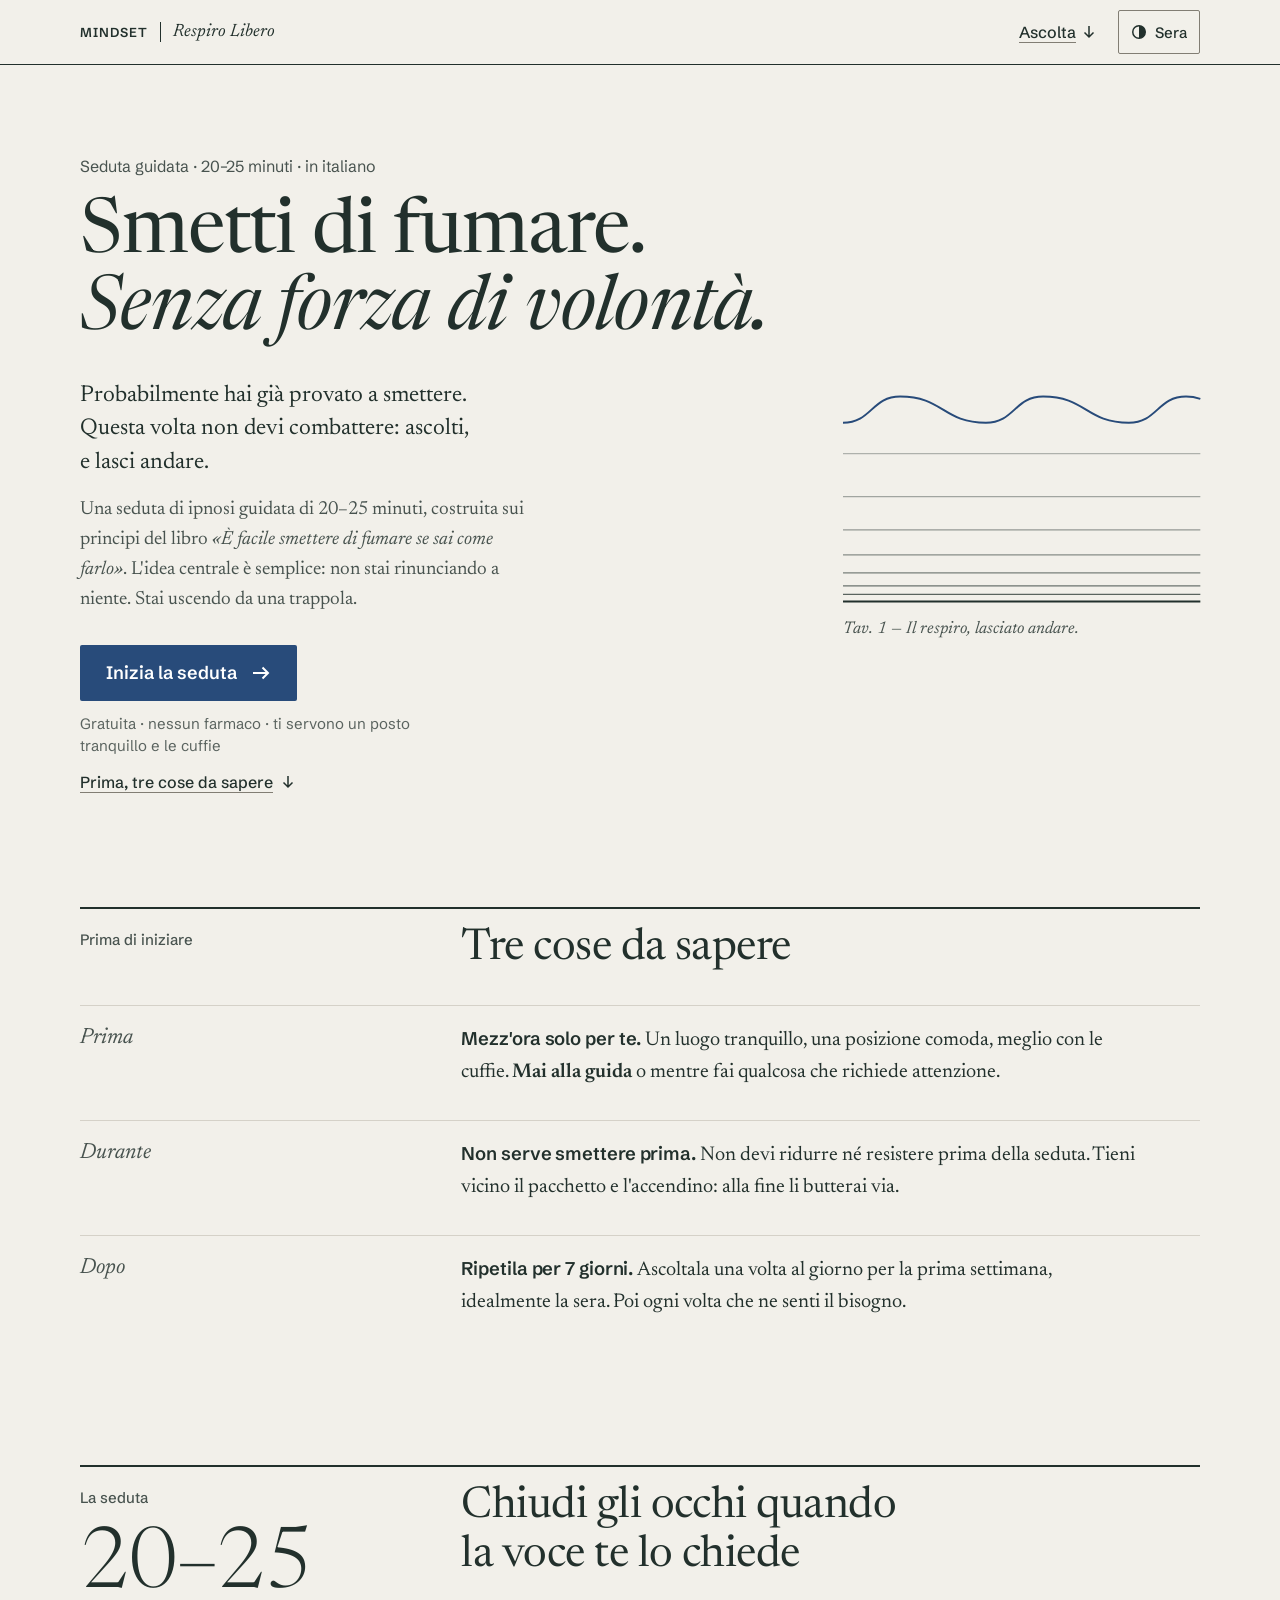
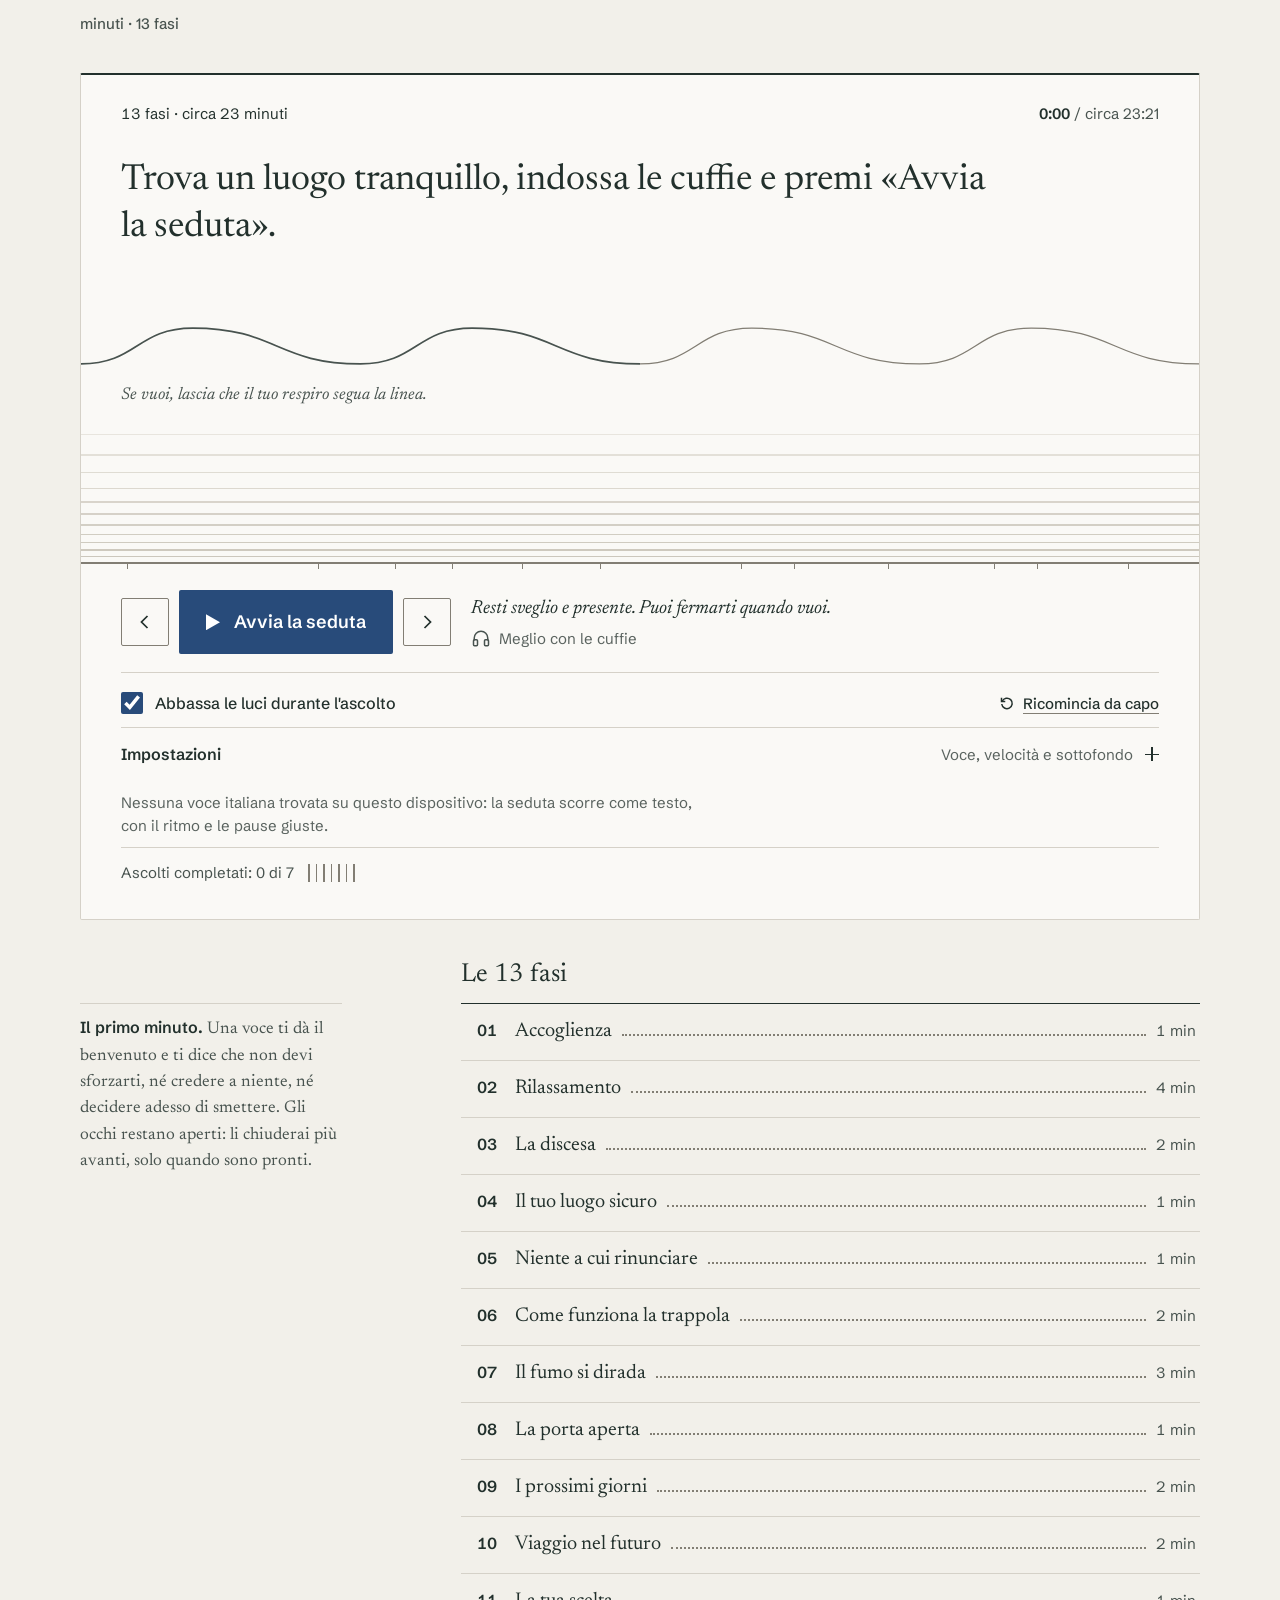
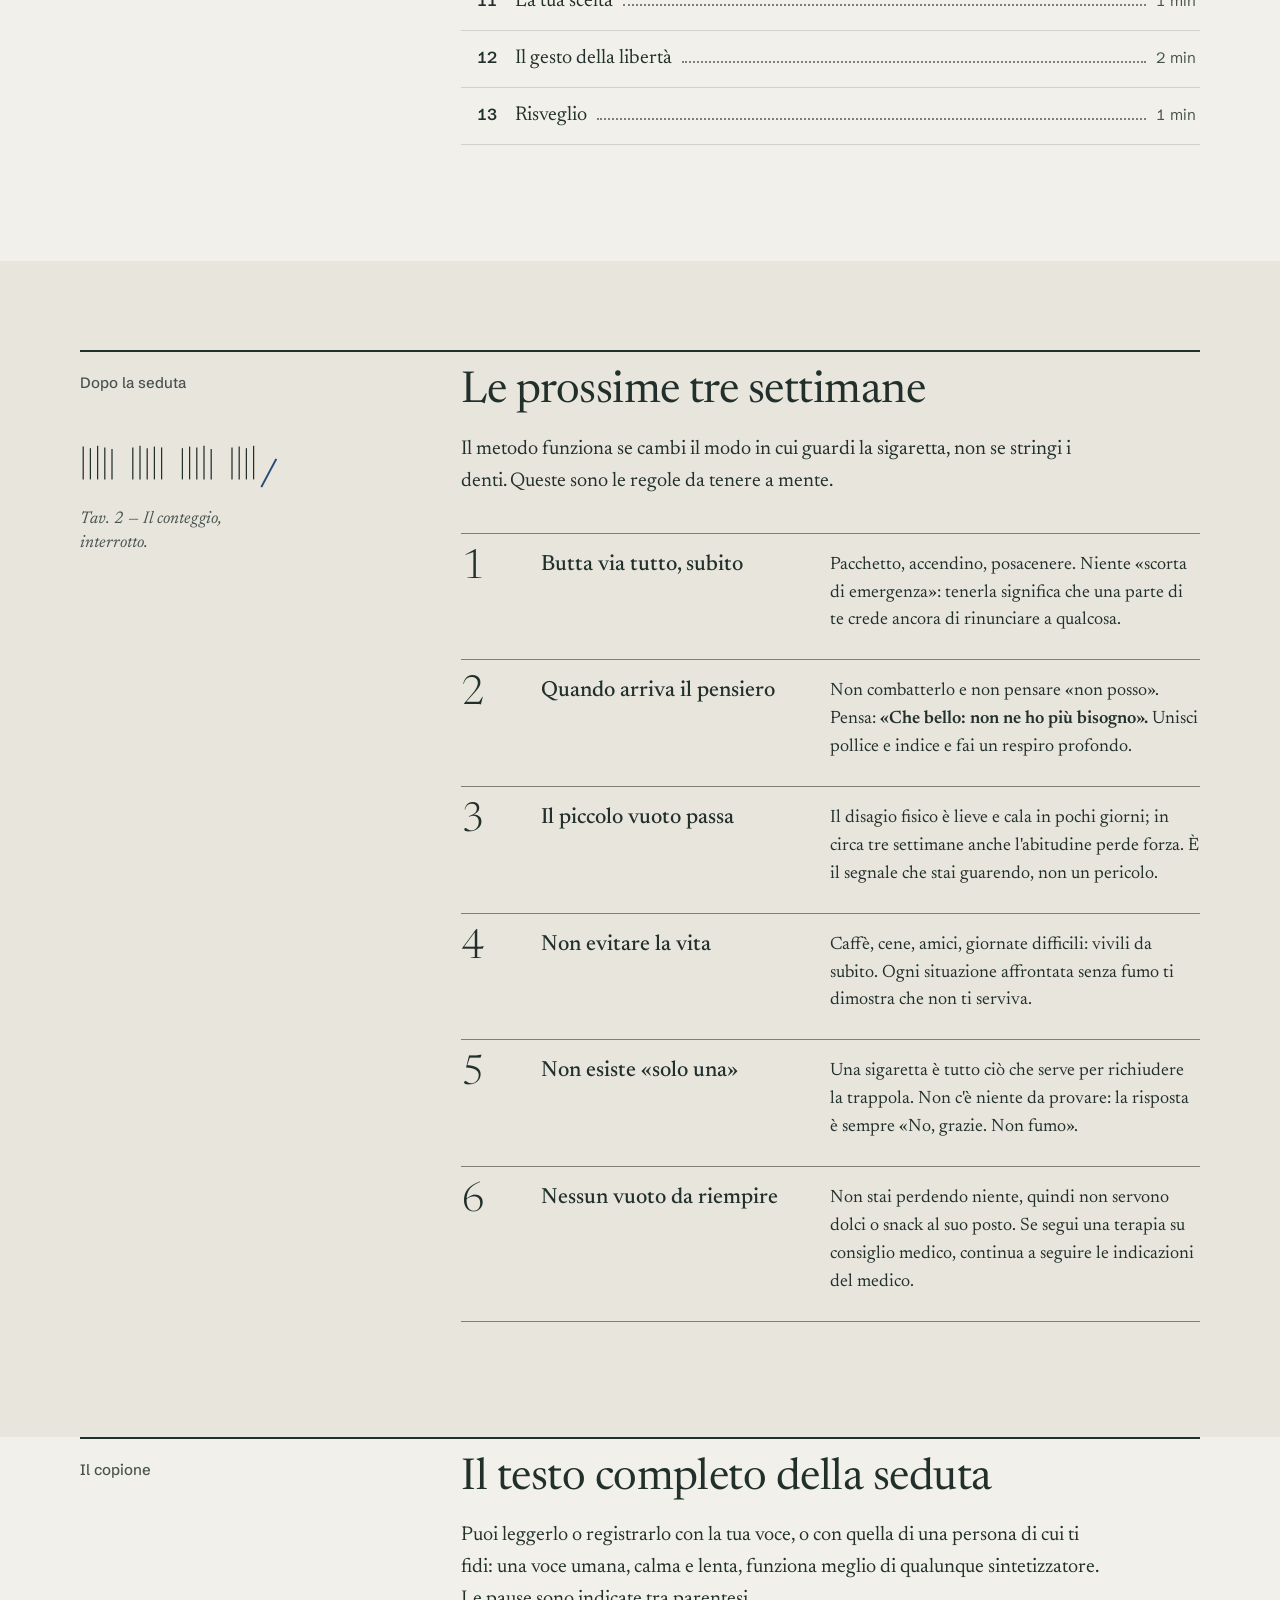
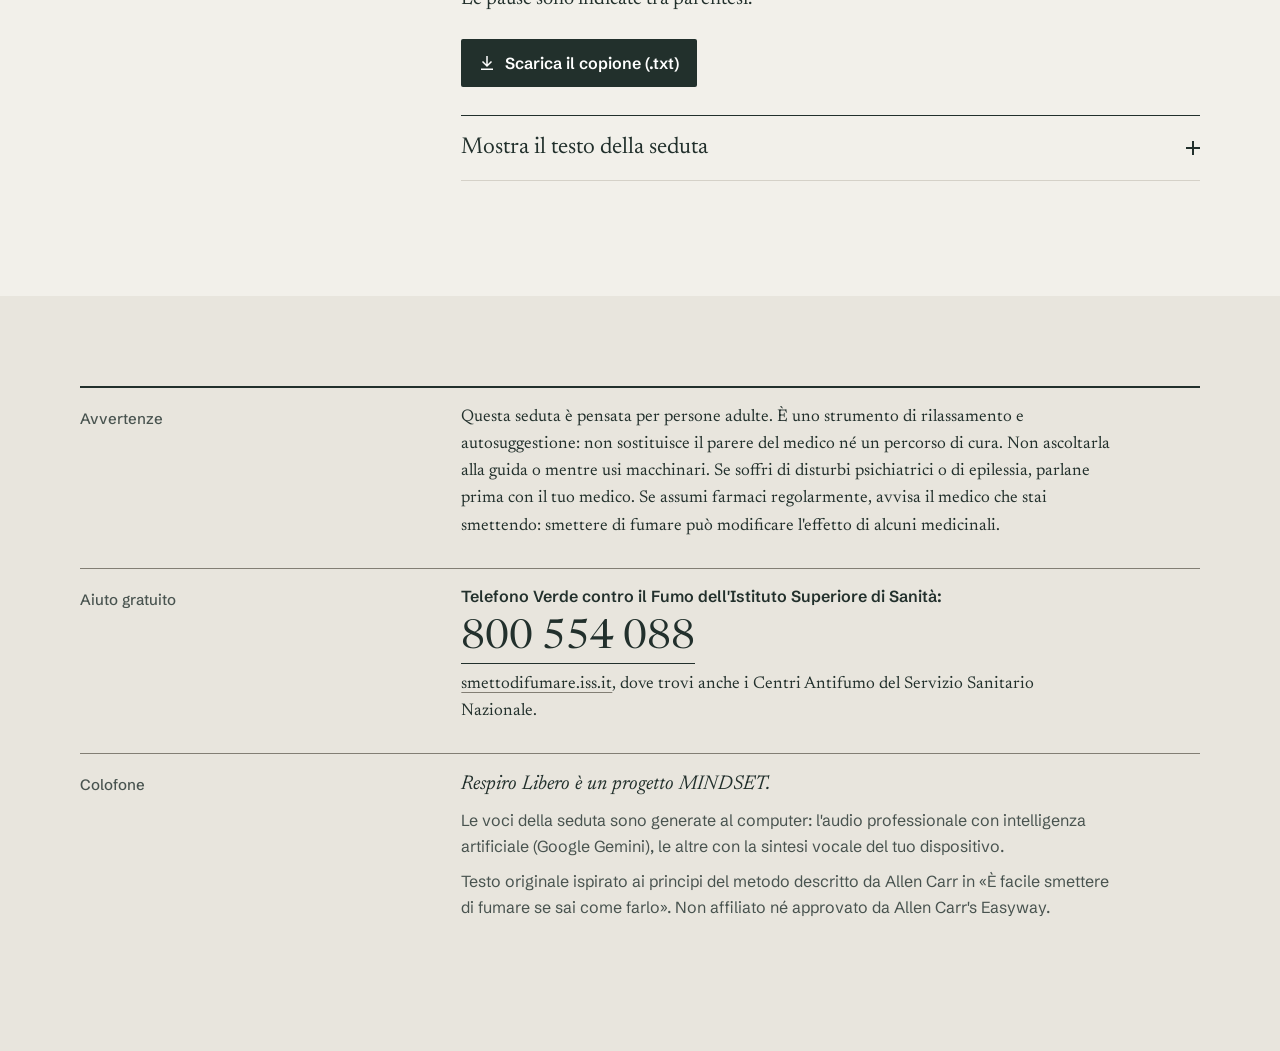
==== seduta-smettere-di-fumare.html @ fa769193 "Pagina: prime correzioni dalle verifiche del nuovo design (in corso) Co-Authored-By: Claude Opus 5.5" ====
<!DOCTYPE html>
<html lang="it">
<head>
  <meta charset="UTF-8">
  <meta name="viewport" content="width=device-width, initial-scale=1.0, viewport-fit=cover">
  <title>Respiro Libero | Seduta ipnotica per smettere di fumare · MINDSET LABS</title>
  <meta name="description" content="Seduta di ipnosi guidata di 20–25 minuti per smettere di fumare senza forza di volontà, ispirata ai principi del libro «È facile smettere di fumare se sai come farlo».">
  <meta name="color-scheme" content="light dark">
  <script>
    /* Tema della pagina prima del primo disegno: Carta o Sera scelti a mano,
       altrimenti segue il sistema (prefers-color-scheme). */
    (function () {
      var t = null;
      try { t = localStorage.getItem('respiroLibero.tema'); } catch (e) {}
      if (t === 'sera') document.documentElement.setAttribute('data-theme', 'dark');
      else if (t === 'carta') document.documentElement.setAttribute('data-theme', 'light');
    })();
  </script>

  <link rel="preconnect" href="https://fonts.googleapis.com">
  <link rel="preconnect" href="https://fonts.gstatic.com" crossorigin>
  <link href="https://fonts.googleapis.com/css2?family=Newsreader:ital,opsz,wght@0,6..72,300..600;1,6..72,400&family=Schibsted+Grotesk:wght@400..600&display=swap" rel="stylesheet">

  <style>
    /* ------------------------------------------------------------------
       RESPIRO LIBERO · il libretto
       Carta (chiaro) e Sera (scuro), tutto a token. Un solo accento: il blu
       inchiostro. Durante l'ascolto il riquadro della seduta diventa notte e
       il resto della pagina abbassa le luci. Niente gradienti, ombre o glow.
    ------------------------------------------------------------------ */
    /* I token sono registrati: così i cambi di luce (tema, notte, luci basse)
       sfumano in un secondo tutti insieme, senza transizioni elemento per elemento. */
    @property --paper { syntax: '<color>'; inherits: true; initial-value: #F2F0EA; }
    @property --surface { syntax: '<color>'; inherits: true; initial-value: #FAF9F6; }
    @property --band { syntax: '<color>'; inherits: true; initial-value: #E8E5DD; }
    @property --ink { syntax: '<color>'; inherits: true; initial-value: #22302C; }
    @property --ink-soft { syntax: '<color>'; inherits: true; initial-value: #48534F; }
    @property --muted { syntax: '<color>'; inherits: true; initial-value: #5A635F; }
    @property --accent { syntax: '<color>'; inherits: true; initial-value: #284B7A; }
    @property --accent-fill { syntax: '<color>'; inherits: true; initial-value: #284B7A; }
    @property --accent-fill-hover { syntax: '<color>'; inherits: true; initial-value: #1D3A61; }
    @property --on-accent { syntax: '<color>'; inherits: true; initial-value: #FFFFFF; }
    @property --on-ink { syntax: '<color>'; inherits: true; initial-value: #FFFFFF; }
    @property --line { syntax: '<color>'; inherits: true; initial-value: #D5D1C8; }
    @property --line-ui { syntax: '<color>'; inherits: true; initial-value: #827E74; }
    @property --sky-far { syntax: '<color>'; inherits: true; initial-value: #E9E6DF; }
    @property --sky-near { syntax: '<color>'; inherits: true; initial-value: #CBC6BB; }
    @property --dawn { syntax: '<color>'; inherits: true; initial-value: #B98A5E; }
    @property --st-bg { syntax: '<color>'; inherits: true; initial-value: transparent; }
    @property --st-text { syntax: '<color>'; inherits: true; initial-value: transparent; }
    @property --st-soft { syntax: '<color>'; inherits: true; initial-value: transparent; }
    @property --st-muted { syntax: '<color>'; inherits: true; initial-value: transparent; }
    @property --st-line { syntax: '<color>'; inherits: true; initial-value: transparent; }
    @property --st-line-ui { syntax: '<color>'; inherits: true; initial-value: transparent; }
    @property --st-accent { syntax: '<color>'; inherits: true; initial-value: transparent; }
    @property --st-play { syntax: '<color>'; inherits: true; initial-value: transparent; }
    @property --st-play-hover { syntax: '<color>'; inherits: true; initial-value: transparent; }
    @property --st-play-edge { syntax: '<color>'; inherits: true; initial-value: transparent; }
    @property --st-on-accent { syntax: '<color>'; inherits: true; initial-value: transparent; }
    @property --st-rule { syntax: '<color>'; inherits: true; initial-value: transparent; }
    @property --st-sky-far { syntax: '<color>'; inherits: true; initial-value: transparent; }
    @property --st-sky-near { syntax: '<color>'; inherits: true; initial-value: transparent; }
    @property --st-horizon { syntax: '<color>'; inherits: true; initial-value: transparent; }
    @property --st-dawn { syntax: '<color>'; inherits: true; initial-value: transparent; }
    @property --st-fill { syntax: '<color>'; inherits: true; initial-value: transparent; }
    @property --st-wave { syntax: '<color>'; inherits: true; initial-value: transparent; }
    @property --st-wave-next { syntax: '<color>'; inherits: true; initial-value: transparent; }
    @property --p { syntax: '<number>'; inherits: true; initial-value: 0; }

    :root {
      color-scheme: light;
      --paper: #F2F0EA;
      --surface: #FAF9F6;
      --band: #E8E5DD;
      --ink: #22302C;
      --ink-soft: #48534F;
      --muted: #5A635F;
      --accent: #284B7A;
      --accent-fill: #284B7A;
      --accent-fill-hover: #1D3A61;
      --on-accent: #FFFFFF;
      --on-ink: #FFFFFF;
      --line: #D5D1C8;
      --line-ui: #827E74;
      --sky-far: #E9E6DF;
      --sky-near: #CBC6BB;
      --dawn: #B98A5E;
      --serif: "Newsreader", Georgia, "Times New Roman", serif;
      --sans: "Schibsted Grotesk", system-ui, -apple-system, "Segoe UI", sans-serif;
      --gutter: 16px;
      --col-gap: 24px;
    }
    @media (prefers-color-scheme: dark) {
      :root:not([data-theme="light"]) {
        color-scheme: dark;
        --paper: #1A1916;
        --surface: #23211D;
        --band: #201E1B;
        --ink: #ECE7DE;
        --ink-soft: #C7C0B4;
        --muted: #A39C90;
        --accent: #A3BCE4;
        --accent-fill: #34578C;
        --accent-fill-hover: #3B5F96;
        --on-accent: #ECE7DE;
        --on-ink: #1A1916;
        --line: #393631;
        --line-ui: #78736B;
        --sky-far: #2B2924;
        --sky-near: #4A463F;
        --dawn: #C99B70;
      }
    }
    :root[data-theme="dark"] {
      color-scheme: dark;
      --paper: #1A1916;
      --surface: #23211D;
      --band: #201E1B;
      --ink: #ECE7DE;
      --ink-soft: #C7C0B4;
      --muted: #A39C90;
      --accent: #A3BCE4;
      --accent-fill: #34578C;
      --accent-fill-hover: #3B5F96;
      --on-accent: #ECE7DE;
      --on-ink: #1A1916;
      --line: #393631;
      --line-ui: #78736B;
      --sky-far: #2B2924;
      --sky-near: #4A463F;
      --dawn: #C99B70;
    }
    /* «Abbassa le luci durante l'ascolto»: la pagina passa a toni bassi e
       smorzati, sempre leggibili (inchiostro 6.9:1, testo secondario 5:1).
       Il palco notte (#0F151D, testo 14.7:1) resta più scuro e più nitido. */
    :root.luci-basse {
      color-scheme: dark;
      --paper: #1C1B18;
      --surface: #201F1B;
      --band: #1A1916;
      --ink: #A9A399;
      --ink-soft: #9A948A;
      --muted: #8F897F;
      --accent: #93AEDA;
      --accent-fill: #2E4A72;
      --accent-fill-hover: #33507A;
      --on-accent: #D4CFC5;
      --on-ink: #1C1B18;
      --line: #34322E;
      --line-ui: #7A766E;
      --sky-far: #262521;
      --sky-near: #3E3C37;
      --dawn: #C99B70;
    }
    @media (min-width: 600px) { :root { --gutter: 24px; } }
    @media (min-width: 900px) { :root { --gutter: 40px; } }

    /* ---------- Base ---------- */
    *, *::before, *::after { box-sizing: border-box; }
    [hidden] { display: none !important; }
    html { scroll-behavior: smooth; scroll-padding-top: 12px; -webkit-text-size-adjust: 100%; text-size-adjust: 100%; }
    body {
      margin: 0;
      background-color: var(--paper);
      color: var(--ink);
      font-family: var(--serif);
      font-size: 19px;
      line-height: 1.6;
      font-optical-sizing: auto;
      overflow-x: hidden;
    }
    @media (min-width: 600px) { body { font-size: 20px; } }
    p, ol, ul, h1, h2, h3, figure { margin: 0; }
    a { color: inherit; }
    a:hover { color: var(--accent); }
    button, input, select { font: inherit; color: inherit; }
    svg { display: block; }
    :focus-visible { outline: 2px solid var(--accent); outline-offset: 3px; }
    .vh { position: absolute !important; width: 1px; height: 1px; overflow: hidden; clip: rect(0 0 0 0); clip-path: inset(50%); white-space: nowrap; }
    .salta { position: absolute; left: 12px; top: -80px; z-index: 50; background: var(--ink); color: var(--on-ink); font: 600 16px/1 var(--sans); padding: 14px 16px; border-radius: 2px; text-decoration: none; }
    .salta:focus { top: 12px; color: var(--on-ink); }

    .wrap { width: min(1120px, 100% - 2 * var(--gutter)); margin-inline: auto; }
    .grid { display: grid; grid-template-columns: minmax(0, 1fr); }
    @media (min-width: 900px) {
      .grid { grid-template-columns: repeat(12, minmax(0, 1fr)); column-gap: var(--col-gap); }
      .lab { grid-column: 1 / span 3; }
      .cnt { grid-column: 5 / -1; }
    }
    .ui { font-family: var(--sans); }
    .sottolineato { text-decoration: underline; text-decoration-thickness: 1px; text-underline-offset: 4px; text-decoration-color: var(--line-ui); }
    .sottolineato:hover { text-decoration-color: currentColor; }

    /* La primitiva: ogni sezione si apre con un filetto d'inchiostro */
    .sez { padding-bottom: clamp(72px, 9vw, 128px); }
    .sez > .wrap { border-top: 2px solid var(--ink); padding-top: 16px; }
    .etichetta { font: 500 15px/1.4 var(--sans); color: var(--ink-soft); margin-bottom: 18px; }
    @media (min-width: 900px) { .etichetta { margin-bottom: 0; padding-top: 4px; } }
    h2 {
      font-family: var(--serif); font-weight: 400;
      font-size: clamp(1.875rem, 2.5vw + 1rem, 2.75rem);
      line-height: 1.1; letter-spacing: -0.012em;
      text-wrap: balance; max-width: 22ch;
    }
    .intro { margin-top: 16px; max-width: 58ch; text-wrap: pretty; }

    /* ---------- Testata ---------- */
    .testata { border-bottom: 1px solid var(--ink); }
    .testata-in { display: flex; align-items: center; justify-content: space-between; gap: 10px; min-height: 64px; }
    .marchio { display: inline-flex; align-items: center; gap: 10px; min-height: 44px; text-decoration: none; color: var(--ink); }
    .marchio:hover { color: var(--ink); }
    .m-casa { font: 600 13px/1 var(--sans); letter-spacing: 0.08em; }
    .m-sep { width: 1px; height: 20px; background: var(--ink); }
    .m-collana { font: italic 400 18px/1 var(--serif); white-space: nowrap; }
    .testata-az { display: flex; align-items: center; gap: 10px; }
    .ascolta { display: inline-flex; align-items: center; gap: 6px; min-height: 44px; padding: 0 2px; font: 500 16px/1 var(--sans); white-space: nowrap; }
    .ascolta svg, .link-giu svg { width: 14px; height: 14px; }
    .tema {
      display: inline-flex; align-items: center; justify-content: center; gap: 8px;
      min-height: 44px; min-width: 44px; padding: 0 12px;
      background: transparent; color: var(--ink);
      border: 1px solid var(--line-ui); border-radius: 2px;
      font: 500 15px/1 var(--sans); cursor: pointer;
    }
    .tema svg { width: 16px; height: 16px; flex: none; }
    .tema:hover { border-color: var(--ink); }
    .tema[aria-pressed="true"] { background: var(--ink); color: var(--on-ink); border-color: var(--ink); }
    @media (min-width: 600px) { .testata-az { gap: 20px; } .marchio { gap: 12px; } }
    @media (max-width: 479px) {
      .tema { width: 44px; padding: 0; }
      .tema-testo { position: absolute; width: 1px; height: 1px; overflow: hidden; clip-path: inset(50%); }
      .testata-in, .testata-az { gap: 8px; }
      .marchio { gap: 8px; }
      .ascolta { font-size: 15px; gap: 4px; }
    }
    @media (max-width: 379px) {
      .m-collana { font-size: 16px; }
      .marchio { gap: 6px; }
      .m-casa { letter-spacing: 0.06em; }
    }

    /* ---------- Apertura ---------- */
    .apertura { padding: clamp(40px, 7vw, 100px) 0 clamp(72px, 8vw, 116px); }
    .occhiello { font: 400 16px/1.45 var(--sans); color: var(--ink-soft); margin-bottom: 18px; }
    h1 {
      font-family: var(--serif); font-weight: 400;
      font-variation-settings: "opsz" 72;
      font-size: clamp(2.75rem, 5.5vw + 1rem, 4.75rem);
      line-height: 1.02; letter-spacing: -0.015em;
      margin-bottom: 28px;
    }
    h1 span { display: block; text-wrap: balance; }
    .h1-b { font-style: italic; letter-spacing: -0.01em; }
    .lede { font-size: 21px; line-height: 1.45; max-width: 34ch; text-wrap: pretty; }
    .lede-2 { font-size: 18px; line-height: 1.58; color: var(--ink-soft); max-width: 46ch; margin-top: 16px; text-wrap: pretty; }
    @media (min-width: 900px) { .lede { font-size: 23px; } .lede-2 { font-size: 19px; } }
    .cta-blocco { margin-top: 30px; }
    .cta {
      display: inline-flex; align-items: center; justify-content: center; gap: 14px;
      min-height: 56px; padding: 0 26px;
      background: var(--accent-fill); color: var(--on-accent);
      font: 600 18px/1 var(--sans); text-decoration: none; border-radius: 2px;
    }
    .cta:hover { background: var(--accent-fill-hover); color: var(--on-accent); }
    .cta svg { width: 20px; height: 20px; transition: transform .2s ease; }
    .cta:hover svg { transform: translateX(3px); }
    @media (max-width: 599px) { .cta { width: 100%; } }
    .micro { font: 400 15px/1.45 var(--sans); color: var(--muted); margin-top: 12px; max-width: 44ch; }
    .link-giu { display: inline-flex; align-items: center; gap: 8px; min-height: 44px; margin-top: 4px; font: 500 16px/1.3 var(--sans); }
    .tavola svg { width: 100%; height: auto; overflow: visible; }
    .tavola figcaption { font: italic 400 17px/1.4 var(--serif); color: var(--ink-soft); margin-top: 14px; }
    .tavola .ln { stroke: var(--ink); stroke-width: 1.25; fill: none; vector-effect: non-scaling-stroke; }
    .tavola .onda { stroke: var(--accent); stroke-width: 2; fill: none; vector-effect: non-scaling-stroke; }
    .tavola .ultima { stroke: var(--accent); stroke-width: 2; vector-effect: non-scaling-stroke; }
    .tavola .riga-cielo { stroke: var(--line-ui); stroke: color-mix(in oklab, var(--ink) var(--k), var(--paper)); stroke-width: 1.25; vector-effect: non-scaling-stroke; }
    .tavola .orizzonte { stroke: var(--ink); stroke-width: 2; vector-effect: non-scaling-stroke; }
    .tavola-respiro { margin-top: 48px; max-width: 300px; }
    @media (min-width: 900px) {
      .apertura .grid > .occhiello, .apertura .grid > h1 { grid-column: 1 / -1; }
      .apertura-testo { grid-column: 1 / span 7; }
      .tavola-respiro { grid-column: 9 / -1; margin-top: 8px; max-width: none; align-self: start; }
    }

    /* ---------- Tre cose ---------- */
    .cose { grid-column: 1 / -1; margin-top: 32px; }
    .cosa { border-top: 1px solid var(--line); padding: 16px 0 28px; }
    .margine { font: italic 400 22px/1.3 var(--serif); color: var(--ink-soft); margin-bottom: 6px; }
    .prosa { max-width: 62ch; text-wrap: pretty; }
    .prosa h3, .prosa p { display: inline; font: inherit; }
    .prosa h3 { font-family: var(--sans); font-weight: 600; font-size: 0.92em; letter-spacing: -0.005em; }
    .prosa strong { font-weight: 600; }
    @media (min-width: 900px) {
      .cosa { display: grid; grid-template-columns: repeat(12, minmax(0, 1fr)); column-gap: var(--col-gap); padding: 18px 0 32px; }
      .margine { grid-column: 1 / span 3; margin: 0; }
      .cosa .prosa { grid-column: 5 / -1; }
    }

    /* ---------- La seduta ---------- */
    .lab-seduta { display: flex; flex-wrap: wrap; align-items: baseline; justify-content: flex-start; gap: 6px 20px; margin-bottom: 18px; }
    .lab-seduta .etichetta { margin: 0; }
    .numerale { display: flex; align-items: baseline; gap: 8px; margin: 0; }
    .num-cifra { font-family: var(--serif); font-weight: 300; font-variation-settings: "opsz" 72; font-size: 48px; line-height: .8; letter-spacing: -0.02em; font-variant-numeric: lining-nums; white-space: nowrap; }
    .num-unita { font: 500 15px/1.3 var(--sans); color: var(--ink-soft); }
    @media (min-width: 900px) {
      .lab-seduta { display: block; grid-row: 1; margin: 0; }
      .testa-seduta { grid-row: 1; }
      .numerale { margin-top: 26px; flex-direction: column; align-items: flex-start; gap: 12px; }
      .num-cifra { font-size: 84px; }
    }
    .primo-minuto { margin-top: 32px; padding-top: 12px; border-top: 1px solid var(--line); font-size: 17px; line-height: 1.55; color: var(--ink-soft); max-width: 46ch; }
    .primo-minuto h3 { display: inline; font: 600 16px/1.4 var(--sans); color: var(--ink); }
    .primo-minuto p { display: inline; }
    @media (min-width: 900px) {
      .primo-minuto { grid-column: 1 / span 3; grid-row: 3; align-self: start; margin-top: calc(40px + 26px * 1.2 + 12px); }
      .indice { grid-row: 3; }
    }

    /* ---------- Il riquadro della seduta: carta a riposo, notte all'ascolto ---------- */
    .player {
      --st-bg: var(--surface);
      --st-text: var(--ink);
      --st-soft: var(--ink-soft);
      --st-muted: var(--muted);
      --st-line: var(--line);
      --st-line-ui: var(--line-ui);
      --st-accent: var(--accent);
      --st-play: var(--accent-fill);
      --st-play-hover: var(--accent-fill-hover);
      --st-play-edge: transparent;
      --st-on-accent: var(--on-accent);
      --st-rule: var(--ink);
      --st-sky-far: var(--sky-far);
      --st-sky-near: var(--sky-near);
      --st-horizon: var(--line-ui);
      --st-dawn: var(--dawn);
      --st-fill: var(--ink);
      --st-wave: var(--ink-soft);
      --st-wave-next: var(--line-ui);
      --st-pad: 20px;
      --p: 0;
      grid-column: 1 / -1;
      margin-top: 28px;
      padding: 22px var(--st-pad) 20px;
      background: var(--st-bg);
      color: var(--st-text);
      border: 1px solid var(--st-line);
      border-top: 2px solid var(--st-rule);
      border-radius: 2px;
      scroll-margin-top: 8px;
      overflow: hidden;
    }
    /* Notte: il tasto resta blu inchiostro (testo 6.6:1) con un bordo chiaro
       (9.9:1 sul palco); il filetto superiore resta visibile sulla pagina attenuata. */
    .player.notte {
      color-scheme: dark;
      --st-bg: #0F151D;
      --st-text: #EAE6DD;
      --st-soft: #BCC2CA;
      --st-muted: #9BA3AE;
      --st-line: #2E3A4B;
      --st-line-ui: #687485;
      --st-accent: #A8C0E6;
      --st-play: #33507A;
      --st-play-hover: #3D5E8E;
      --st-play-edge: #A8C0E6;
      --st-on-accent: #EAE6DD;
      --st-rule: #687485;
      --st-sky-far: #19212C;
      --st-sky-near: #3A4555;
      --st-horizon: #5C6777;
      --st-dawn: #E3B68C;
      --st-fill: #E3B68C;
      --st-wave: #C9CED6;
      --st-wave-next: #687485;
    }
    @media (max-width: 599px) {
      .player { margin-inline: calc(-1 * var(--gutter)); border-left: 0; border-right: 0; border-radius: 0; --st-pad: var(--gutter); }
    }
    @media (min-width: 900px) { .player { --st-pad: 40px; margin-top: 40px; padding-top: 28px; padding-bottom: 28px; } }

    .p-testa { display: flex; flex-wrap: wrap; justify-content: space-between; align-items: baseline; gap: 4px 16px; font: 400 15px/1.4 var(--sans); color: var(--st-soft); font-variant-numeric: tabular-nums; }
    .phase-label { min-height: 1.4em; color: var(--st-text); }
    .tempo { margin-left: auto; white-space: nowrap; font-variant-numeric: proportional-nums; }
    .tempo #tElapsed { display: inline-block; min-width: 3.2em; text-align: right; color: var(--st-text); font-weight: 600; }

    /* Sottotitolo: la frase intera, una dissolvenza di 450ms. Il riquadro tiene
       5 righe su telefono, 4 su tablet, 3 su desktop: non cresce mai. */
    .subtitle {
      margin: 26px 0 0;
      font-family: var(--serif); font-weight: 400;
      font-variation-settings: "opsz" 36;
      font-size: 26px; line-height: 1.3;
      min-height: calc(5 * 26px * 1.3);
      max-width: 24em;
      color: var(--st-text);
      text-wrap: pretty;
    }
    /* Un solo gradino: la frase che non sta nelle righe riservate (misurata in
       misuraFrase) scende di corpo; capita a meno di una frase su dieci. */
    .subtitle[data-lungo] { font-size: 20px; line-height: 1.25; max-width: calc(24 * 26px); }
    @media (max-width: 374px) { .subtitle[data-lungo] { font-size: 19px; } }
    @media (min-width: 600px) {
      .subtitle { font-size: 30px; min-height: calc(4 * 30px * 1.3); }
      .subtitle[data-lungo] { font-size: 25px; max-width: calc(24 * 30px); }
    }
    @media (min-width: 900px) {
      .subtitle { font-size: 36px; min-height: calc(3 * 36px * 1.3); margin-top: 34px; }
      .subtitle[data-lungo] { font-size: 28px; max-width: calc(28 * 36px); }
    }
    .subtitle.in { animation: frase .45s ease both; }
    @keyframes frase { from { opacity: 0; } to { opacity: 1; } }

    /* La linea del respiro: ampiezza costante, sale in 4 secondi e scende in 6 */
    .respiro { margin-top: 18px; }
    .respiro svg { width: calc(100% + 2 * var(--st-pad)); max-width: none; height: 52px; margin-inline: calc(-1 * var(--st-pad)); overflow: hidden; }
    @media (min-width: 900px) { .respiro svg { height: 60px; } }
    .onda-path { fill: none; vector-effect: non-scaling-stroke; stroke-linecap: round; }
    .onda-fatta .onda-path { stroke: var(--st-wave); stroke-width: 1.75; }
    .onda-dopo .onda-path { stroke: var(--st-wave-next); stroke-width: 1.25; }
    .onda-scorre { animation: onda 10s linear infinite; animation-play-state: paused; }
    .player.playing .onda-scorre { animation-play-state: running; }
    @keyframes onda { from { transform: translateX(0); } to { transform: translateX(-250px); } }
    .didascalia { margin-top: 8px; font: italic 400 17px/1.4 var(--serif); color: var(--st-soft); }

    /* Il cielo a righe e l'orizzonte che si scalda */
    .cielo { margin: 22px calc(-1 * var(--st-pad)) 0; }
    .cielo svg { width: 100%; height: 88px; }
    @media (min-width: 900px) { .cielo svg { height: 132px; } }
    .cielo line {
      --w: clamp(0, calc(1 - var(--h) / (var(--p) * 0.6 + 0.0001)), 1);
      stroke: var(--st-sky-far);
      stroke: color-mix(in oklab, var(--st-dawn) calc(var(--w) * 85%), color-mix(in oklab, var(--st-sky-near) calc((1 - var(--h)) * 100%), var(--st-sky-far)));
      stroke-width: 1;
      vector-effect: non-scaling-stroke;
      shape-rendering: crispEdges;
    }
    @media (max-resolution: 1.4dppx) { .cielo line { stroke-width: 1.5; } }
    .progress {
      position: relative; height: 2px;
      margin: 0 calc(-1 * var(--st-pad));
      background: var(--st-horizon);
      background: color-mix(in oklab, var(--st-dawn) calc(var(--p) * 60%), var(--st-horizon));
    }
    .bar { position: absolute; z-index: 1; left: 0; top: -1px; height: 4px; width: 0; background: var(--st-fill); transition: width 1s linear; }
    .tacche i { position: absolute; top: 2px; width: 1px; height: 5px; background: var(--st-line-ui); }

    /* Comandi */
    .controls { display: flex; flex-wrap: wrap; align-items: center; gap: 16px 20px; margin-top: 26px; }
    .trasporto { display: flex; align-items: center; gap: 10px; }
    .salto {
      width: 48px; height: 48px; display: grid; place-items: center; flex: none;
      background: transparent; color: var(--st-text);
      border: 1px solid var(--st-line-ui); border-radius: 2px; cursor: pointer;
    }
    .salto svg { width: 18px; height: 18px; }
    .salto:hover { border-color: var(--st-text); }
    .play {
      display: inline-flex; align-items: center; justify-content: center; gap: 14px;
      min-width: 200px; min-height: 64px; padding: 0 26px;
      background: var(--st-play); color: var(--st-on-accent);
      border: 1px solid var(--st-play-edge); border-radius: 2px; cursor: pointer;
      font: 600 18px/1 var(--sans);
    }
    .play:hover { background: var(--st-play-hover); }
    .play::before { content: ""; flex: none; width: 14px; height: 16px; background: currentColor; clip-path: polygon(0 0, 100% 50%, 0 100%); }
    .player.playing .play::before { width: 12px; background: transparent; border-left: 4px solid currentColor; border-right: 4px solid currentColor; clip-path: none; }
    .rassicura { flex: 1 1 260px; min-width: 0; }
    .r-1 { font: italic 400 19px/1.35 var(--serif); color: var(--st-text); text-wrap: pretty; }
    .r-2 { display: flex; align-items: center; gap: 8px; margin-top: 6px; font: 400 15px/1.4 var(--sans); color: var(--st-muted); }
    .r-2 svg { width: 20px; height: 20px; flex: none; color: var(--st-soft); }
    @media (max-width: 599px) {
      .trasporto { width: 100%; }
      .play { flex: 1; min-width: 0; padding: 0 16px; }
    }

    /* Opzioni sempre in vista */
    .p-opzioni { display: flex; flex-wrap: wrap; align-items: center; justify-content: space-between; gap: 4px 20px; margin-top: 18px; padding-top: 6px; border-top: 1px solid var(--st-line); }
    .scelta { display: inline-flex; align-items: center; gap: 12px; min-height: 48px; font: 500 16px/1.3 var(--sans); color: var(--st-text); cursor: pointer; }
    .scelta input { width: 22px; height: 22px; margin: 0; flex: none; accent-color: var(--st-accent); cursor: pointer; }
    .p-azioni { display: flex; flex-wrap: wrap; gap: 0 20px; }
    .link-btn {
      display: inline-flex; align-items: center; gap: 8px; min-height: 44px; padding: 0;
      background: none; border: 0; color: var(--st-text); cursor: pointer;
      font: 500 15px/1 var(--sans);
    }
    .link-btn svg { width: 16px; height: 16px; flex: none; }
    .link-btn:hover { color: var(--st-accent); }

    /* Impostazioni */
    .impostazioni { border-top: 1px solid var(--st-line); }
    .impostazioni > summary { display: flex; align-items: center; gap: 12px; min-height: 52px; font: 600 16px/1.3 var(--sans); cursor: pointer; list-style: none; }
    .impostazioni > summary::-webkit-details-marker { display: none; }
    .imp-sintesi { margin-left: auto; font: 400 15px/1.3 var(--sans); color: var(--st-muted); text-align: right; }
    @media (max-width: 479px) { .imp-sintesi { display: none; } .impostazioni > summary .piu { margin-left: auto; } }
    .piu { position: relative; flex: none; width: 14px; height: 14px; }
    .piu::before, .piu::after { content: ""; position: absolute; background: currentColor; }
    .piu::before { left: 0; right: 0; top: 6.25px; height: 1.5px; }
    .piu::after { top: 0; bottom: 0; left: 6.25px; width: 1.5px; transition: transform .2s ease; }
    details[open] > summary .piu::after { transform: scaleY(0); }
    .settings { padding-bottom: 6px; }
    .riga { display: grid; gap: 8px; padding: 12px 0; border-top: 1px solid var(--st-line); }
    @media (min-width: 600px) { .riga { grid-template-columns: 170px minmax(0, 1fr); align-items: center; gap: 16px; } }
    .riga-etich { font: 500 15px/1.4 var(--sans); color: var(--st-soft); }
    .riga.riga-sola { grid-template-columns: minmax(0, 1fr); }
    .sel { position: relative; display: inline-block; justify-self: start; max-width: 100%; }
    .sel::after { content: ""; position: absolute; right: 16px; top: 50%; width: 8px; height: 8px; margin-top: -6px; border-right: 1.5px solid var(--st-text); border-bottom: 1.5px solid var(--st-text); transform: rotate(45deg); pointer-events: none; }
    select {
      -webkit-appearance: none; appearance: none;
      max-width: 100%; min-height: 44px; padding: 0 44px 0 14px;
      background: var(--st-bg); color: var(--st-text);
      border: 1px solid var(--st-line-ui); border-radius: 2px;
      font: 500 16px/1.2 var(--sans); cursor: pointer;
    }
    select:hover { border-color: var(--st-text); }
    .vel { display: flex; align-items: center; gap: 14px; }
    output { font: 500 15px/1 var(--sans); font-variant-numeric: tabular-nums; color: var(--st-text); min-width: 3.4em; }
    input[type=range] {
      -webkit-appearance: none; appearance: none;
      width: min(240px, 100%); height: 44px; margin: 0;
      background: transparent; cursor: pointer;
    }
    input[type=range]::-webkit-slider-runnable-track { height: 2px; background: var(--st-line-ui); border: 0; }
    input[type=range]::-webkit-slider-thumb { -webkit-appearance: none; appearance: none; width: 16px; height: 16px; margin-top: -7px; background: var(--st-text); border: 0; border-radius: 0; }
    input[type=range]::-moz-range-track { height: 2px; background: var(--st-line-ui); border: 0; }
    input[type=range]::-moz-range-thumb { width: 16px; height: 16px; background: var(--st-text); border: 0; border-radius: 0; }
    input[type=range]:focus-visible { outline: 2px solid var(--st-accent); outline-offset: 2px; }
    .note { margin-top: 12px; font: 400 15px/1.5 var(--sans); color: var(--st-muted); max-width: 64ch; }
    .note:empty { display: none; }
    .streak { display: flex; flex-wrap: wrap; align-items: center; gap: 4px 14px; min-height: 44px; margin-top: 10px; padding-top: 6px; border-top: 1px solid var(--st-line); font: 400 15px/1.4 var(--sans); color: var(--st-soft); }
    .dots { display: inline-flex; gap: 6px; align-items: center; }
    .dots i { width: 1.5px; height: 18px; background: var(--st-line-ui); }
    .dots i.on { width: 2px; background: var(--st-text); }
    .player :focus-visible { outline-color: var(--st-accent); }

    /* Indice delle fasi: righe con i puntini di guida */
    .indice { margin-top: 40px; }
    .indice-tit { font: 400 26px/1.2 var(--serif); margin-bottom: 12px; }
    .chapters { list-style: none; padding: 0; border-top: 1px solid var(--ink); }
    .chapters li { border-bottom: 1px solid var(--line); }
    .chap {
      position: relative; width: 100%; min-height: 56px;
      display: flex; align-items: baseline;
      padding: 14px 4px 14px 16px;
      background: none; border: 0; text-align: left; cursor: pointer; color: var(--ink);
    }
    .chap:hover { background: var(--surface); }
    .chap:focus-visible { outline-offset: -2px; }
    .chap .n { order: 0; flex: none; width: 38px; font: 600 16px/1.5 var(--sans); font-variant-numeric: tabular-nums; }
    .chap .t { order: 1; font: 400 20px/1.3 var(--serif); }
    .chap::after { content: ""; order: 2; flex: 1 1 auto; min-width: 12px; margin: 0 10px; border-bottom: 2px dotted var(--line-ui); }
    .chap .m { order: 3; flex: none; font: 400 15px/1.5 var(--sans); font-variant-numeric: tabular-nums; color: var(--ink-soft); }
    .chap.fatta .n, .chap.fatta .t, .chap.fatta .m { color: var(--muted); }
    .chap.active::before { content: ""; position: absolute; left: 0; top: -1px; bottom: -1px; width: 3px; background: var(--accent); }
    .chap.active .t { font-weight: 500; }
    .player.playing ~ .indice .chap.active .m::before { content: "in ascolto · "; color: var(--accent); font-weight: 500; }
    .player.notte:not(.playing) ~ .indice .chap.active .m::before { content: "in pausa · "; color: var(--ink-soft); font-weight: 500; }
    @media (max-width: 479px) { .chap { padding-left: 12px; } .chap .n { width: 32px; } .chap .t { font-size: 19px; } .chap::after { margin: 0 8px; } }

    /* ---------- Le prossime tre settimane (fascia) ---------- */
    .sez-dopo { background: var(--band); padding-top: clamp(56px, 7vw, 96px); }
    .tavola-conteggio { max-width: 220px; margin: 4px 0 28px; }
    @media (min-width: 900px) { .tavola-conteggio { margin: 40px 0 0; max-width: 200px; } }
    .regole { list-style: none; padding: 0; margin-top: 36px; border-bottom: 1px solid var(--line-ui); }
    .regole li { display: grid; grid-template-columns: 40px minmax(0, 1fr); column-gap: 14px; padding: 18px 0 24px; border-top: 1px solid var(--line-ui); }
    .r-num { font-family: var(--serif); font-weight: 300; font-variation-settings: "opsz" 72; font-size: 40px; line-height: .85; font-variant-numeric: lining-nums; }
    .regole h3 { grid-column: 2; font: 500 22px/1.25 var(--serif); margin-bottom: 6px; text-wrap: balance; }
    .regole p { grid-column: 2; font-size: 18px; line-height: 1.55; text-wrap: pretty; }
    .r-num { grid-row: 1 / span 2; }
    .regole strong { font-weight: 600; }
    @media (min-width: 900px) {
      .regole li { grid-template-columns: 56px minmax(0, 5fr) minmax(0, 7fr); column-gap: var(--col-gap); }
      .regole h3 { margin: 0; }
      .regole p { grid-column: 3; grid-row: 1; }
      .r-num { grid-row: 1; }
    }

    /* ---------- Il copione ---------- */
    .btn-sec {
      display: inline-flex; align-items: center; gap: 10px; min-height: 48px; padding: 0 18px; margin-top: 24px;
      background: var(--ink); color: var(--on-ink); border: 0; border-radius: 2px; cursor: pointer;
      font: 600 16px/1 var(--sans);
    }
    .btn-sec svg { width: 16px; height: 16px; }
    .btn-sec:hover { background: var(--accent-fill); color: var(--on-accent); }
    .testo-completo { margin-top: 28px; border-top: 1px solid var(--ink); border-bottom: 1px solid var(--line); }
    .testo-completo > summary { display: flex; align-items: center; justify-content: space-between; gap: 16px; min-height: 64px; font: 400 23px/1.25 var(--serif); cursor: pointer; list-style: none; }
    .testo-completo > summary::-webkit-details-marker { display: none; }
    .script { max-width: 62ch; padding-bottom: 36px; }
    .script h3 { font: 400 26px/1.2 var(--serif); margin: 40px 0 14px; text-wrap: balance; }
    .script h3 span { display: block; margin-bottom: 4px; font: 500 15px/1.3 var(--sans); color: var(--ink-soft); font-variant-numeric: tabular-nums; }
    .script p { font-size: 19px; line-height: 1.65; margin-bottom: 10px; text-wrap: pretty; }
    .script .pausa { font-style: italic; color: var(--ink-soft); white-space: nowrap; margin-left: 6px; }

    /* ---------- Colofone (fascia) ---------- */
    .colofone { background: var(--band); padding: clamp(56px, 7vw, 96px) 0 clamp(64px, 8vw, 104px); }
    .colofone > .wrap { border-top: 2px solid var(--ink); }
    .blocco { padding: 16px 0 28px; }
    h2.etichetta { letter-spacing: normal; max-width: none; text-wrap: wrap; }
    .blocco + .blocco { border-top: 1px solid var(--line-ui); }
    @media (min-width: 900px) { .blocco { display: grid; grid-template-columns: repeat(12, minmax(0, 1fr)); column-gap: var(--col-gap); } }
    .avv { font-size: 17px; line-height: 1.6; max-width: 66ch; }
    .aiuto { font-size: 17px; line-height: 1.55; max-width: 60ch; }
    .aiuto-ente { display: block; font: 600 16px/1.4 var(--sans); }
    .aiuto-num { display: inline-block; margin: 10px 0 8px; padding-bottom: 2px; font: 400 40px/1.1 var(--serif); font-variation-settings: "opsz" 72; font-variant-numeric: lining-nums; text-decoration: none; border-bottom: 1px solid var(--ink); }
    .aiuto-num:hover { border-bottom-width: 2px; }
    .aiuto-sep { display: none; }
    .aiuto-resto { display: block; }
    .col-testo p { font: 400 16px/1.6 var(--sans); color: var(--ink-soft); max-width: 66ch; }
    .col-testo p + p { margin-top: 10px; }
    .col-testo .col-casa { font: italic 400 20px/1.4 var(--serif); color: var(--ink); }

    /* ---------- Contrasto maggiore: dopo tutti i token, vale anche in Sera e a luci basse ---------- */
    @media (prefers-contrast: more) {
      :root:root, :root[data-theme], :root.luci-basse { --line-ui: var(--ink-soft); --line: var(--ink-soft); }
      .player.notte { --st-line-ui: #9BA3AE; --st-line: #687485; }
    }

    /* ---------- Cambi di luce: un secondo, mai con prefers-reduced-motion ---------- */
    html.in-cambio { transition: --paper 1s ease, --surface 1s ease, --band 1s ease, --ink 1s ease, --ink-soft 1s ease, --muted 1s ease, --accent 1s ease, --accent-fill 1s ease, --accent-fill-hover 1s ease, --on-accent 1s ease, --on-ink 1s ease, --line 1s ease, --line-ui 1s ease, --sky-far 1s ease, --sky-near 1s ease, --dawn 1s ease; }
    .player { transition: --p 1s linear; }
    .player.in-cambio-notte { transition: --p 1s linear, --st-bg 1s ease, --st-text 1s ease, --st-soft 1s ease, --st-muted 1s ease, --st-line 1s ease, --st-line-ui 1s ease, --st-accent 1s ease, --st-play 1s ease, --st-play-hover 1s ease, --st-play-edge 1s ease, --st-on-accent 1s ease, --st-rule 1s ease, --st-sky-far 1s ease, --st-sky-near 1s ease, --st-horizon 1s ease, --st-dawn 1s ease, --st-fill 1s ease, --st-wave 1s ease, --st-wave-next 1s ease; }
    @media (prefers-reduced-motion: reduce) {
      html { scroll-behavior: auto; }
      *, *::before, *::after { animation: none !important; transition: none !important; }
    }
    @media (forced-colors: active) {
      .cta, .play, .btn-sec, .salto, .tema { border: 2px solid ButtonText; }
      .bar, .chap.active::before { background: Highlight; }
    }
  </style>
</head>
<body>
  <a class="salta" href="#seduta">Vai alla seduta</a>

  <header class="testata">
    <div class="wrap testata-in">
      <a class="marchio" href="index.html" aria-label="MINDSET, Respiro Libero: torna al sito MINDSET">
        <span class="m-casa">MINDSET</span><span class="m-sep" aria-hidden="true"></span><span class="m-collana">Respiro Libero</span>
      </a>
      <div class="testata-az">
        <a class="ascolta sottolineato" href="#seduta">Ascolta <svg viewBox="0 0 14 14" aria-hidden="true"><path d="M7 1v11M2.5 7.5 7 12l4.5-4.5" fill="none" stroke="currentColor" stroke-width="1.5"/></svg></a>
        <button class="tema" type="button" id="btnTema" aria-pressed="false" title="Tema della pagina: Carta o Sera">
          <svg viewBox="0 0 16 16" aria-hidden="true"><circle cx="8" cy="8" r="6.25" fill="none" stroke="currentColor" stroke-width="1.5"/><path d="M8 1.75a6.25 6.25 0 0 1 0 12.5z" fill="currentColor"/></svg>
          <span class="tema-testo">Sera</span>
        </button>
      </div>
    </div>
  </header>

  <main id="contenuto">

    <!-- APERTURA -->
    <section class="apertura" aria-labelledby="h-titolo">
      <div class="wrap grid">
        <p class="occhiello">Seduta guidata · <span data-durata="testo">20–25 minuti</span> · in italiano</p>
        <h1 id="h-titolo"><span class="h1-a">Smetti di fumare.</span> <span class="h1-b">Senza forza di volontà.</span></h1>
        <div class="apertura-testo">
          <p class="lede">Probabilmente hai già provato a smettere. Questa volta non devi combattere: ascolti, e&nbsp;lasci andare.</p>
          <p class="lede-2">
            Una seduta di ipnosi guidata di <span data-durata="testo">20–25 minuti</span>, costruita sui principi del libro
            <em>«È facile smettere di fumare se sai come farlo»</em>. L'idea centrale è semplice:
            non stai rinunciando a niente. Stai uscendo da una trappola.
          </p>
          <div class="cta-blocco">
            <a class="cta" id="ctaInizia" href="#seduta">Inizia la seduta <svg viewBox="0 0 20 20" aria-hidden="true"><path d="M2 10h15M11.5 4.5 17 10l-5.5 5.5" fill="none" stroke="currentColor" stroke-width="2"/></svg></a>
            <p class="micro">Gratuita · nessun farmaco · ti servono un posto tranquillo e le cuffie</p>
            <a class="link-giu sottolineato" href="#tre-cose">Prima, tre cose da sapere <svg viewBox="0 0 14 14" aria-hidden="true"><path d="M7 1v11M2.5 7.5 7 12l4.5-4.5" fill="none" stroke="currentColor" stroke-width="1.5"/></svg></a>
          </div>
        </div>
        <figure class="tavola tavola-respiro">
          <svg viewBox="0 0 300 182" role="img" aria-labelledby="tav1">
            <title id="tav1">Una linea che sale e scende piano, come un respiro, sopra un cielo di righe orizzontali che si infittiscono fino alla linea dell'orizzonte.</title>
            <path class="onda" d="M0 30 C24 30 24 8 48 8 C84 8 84 30 120 30 C144 30 144 8 168 8 C204 8 204 30 240 30 C264 30 264 8 288 8 C294 8 297 9 300 10"/>
            <line class="riga-cielo" x1="0" y1="56" x2="300" y2="56" style="--k:30%"/>
            <line class="riga-cielo" x1="0" y1="92" x2="300" y2="92" style="--k:36%"/>
            <line class="riga-cielo" x1="0" y1="120" x2="300" y2="120" style="--k:42%"/>
            <line class="riga-cielo" x1="0" y1="141" x2="300" y2="141" style="--k:48%"/>
            <line class="riga-cielo" x1="0" y1="156" x2="300" y2="156" style="--k:55%"/>
            <line class="riga-cielo" x1="0" y1="167" x2="300" y2="167" style="--k:62%"/>
            <line class="riga-cielo" x1="0" y1="174" x2="300" y2="174" style="--k:70%"/>
            <line class="orizzonte" x1="0" y1="180" x2="300" y2="180"/>
          </svg>
          <figcaption>Tav. 1 — Il respiro, lasciato andare.</figcaption>
        </figure>
      </div>
    </section>

    <!-- PRIMA DI INIZIARE -->
    <section class="sez" id="tre-cose" aria-labelledby="h-prima">
      <div class="wrap grid">
        <p class="etichetta lab">Prima di iniziare</p>
        <div class="cnt"><h2 id="h-prima">Tre cose da sapere</h2></div>
        <div class="cose">
          <div class="cosa">
            <p class="margine" aria-hidden="true">Prima</p>
            <div class="prosa"><h3>Mezz'ora solo per te.</h3> <p>Un luogo tranquillo, una posizione comoda, meglio con le cuffie. <strong>Mai alla guida</strong> o mentre fai qualcosa che richiede attenzione.</p></div>
          </div>
          <div class="cosa">
            <p class="margine" aria-hidden="true">Durante</p>
            <div class="prosa"><h3>Non serve smettere prima.</h3> <p>Non devi ridurre né resistere prima della seduta. Tieni vicino il pacchetto e l'accendino: alla fine li butterai via.</p></div>
          </div>
          <div class="cosa">
            <p class="margine" aria-hidden="true">Dopo</p>
            <div class="prosa"><h3>Ripetila per 7 giorni.</h3> <p>Ascoltala una volta al giorno per la prima settimana, idealmente la sera. Poi ogni volta che ne senti il bisogno.</p></div>
          </div>
        </div>
      </div>
    </section>

    <!-- LA SEDUTA -->
    <section id="seduta" class="sez" aria-labelledby="h-seduta">
      <div class="wrap grid">
        <div class="lab lab-seduta">
          <p class="etichetta">La seduta</p>
          <p class="numerale"><span class="num-cifra" data-durata="cifra" aria-hidden="true">20–25</span><span class="num-unita" aria-hidden="true">minuti · 13 fasi</span><span class="vh" data-durata="vh">20–25 minuti, 13 fasi</span></p>
        </div>
        <div class="cnt testa-seduta">
          <h2 id="h-seduta">Chiudi gli occhi quando la voce te lo chiede</h2>
        </div>

        <div class="player" id="player" role="region" aria-label="Player della seduta">
          <div class="p-testa">
            <p class="phase-label" id="phaseLabel"></p>
            <p class="tempo"><span id="tElapsed">0:00</span><span aria-hidden="true"> / </span><span id="tTotal"></span></p>
          </div>

          <p class="subtitle in" id="subtitle">Trova un luogo tranquillo, indossa le cuffie e premi «Avvia la seduta».</p>

          <div class="respiro">
            <svg viewBox="0 0 1000 60" preserveAspectRatio="xMidYMid slice" aria-hidden="true" focusable="false">
              <defs>
                <clipPath id="cpFatta"><rect x="-10" y="0" width="510" height="60"/></clipPath>
                <clipPath id="cpDopo"><rect x="500" y="0" width="510" height="60"/></clipPath>
              </defs>
              <g class="onda-fatta" clip-path="url(#cpFatta)"><g class="onda-scorre"><path class="onda-path" d="M0 46 C50 46 50 14 100 14 C175 14 175 46 250 46 C300 46 300 14 350 14 C425 14 425 46 500 46 C550 46 550 14 600 14 C675 14 675 46 750 46 C800 46 800 14 850 14 C925 14 925 46 1000 46 C1050 46 1050 14 1100 14 C1175 14 1175 46 1250 46 C1300 46 1300 14 1350 14 C1425 14 1425 46 1500 46"/></g></g>
              <g class="onda-dopo" clip-path="url(#cpDopo)"><g class="onda-scorre"><path class="onda-path" d="M0 46 C50 46 50 14 100 14 C175 14 175 46 250 46 C300 46 300 14 350 14 C425 14 425 46 500 46 C550 46 550 14 600 14 C675 14 675 46 750 46 C800 46 800 14 850 14 C925 14 925 46 1000 46 C1050 46 1050 14 1100 14 C1175 14 1175 46 1250 46 C1300 46 1300 14 1350 14 C1425 14 1425 46 1500 46"/></g></g>
            </svg>
            <p class="didascalia">Se vuoi, lascia che il tuo respiro segua la linea.</p>
          </div>

          <div class="cielo" aria-hidden="true">
            <svg viewBox="0 0 1000 100" preserveAspectRatio="none" focusable="false">
              <line x1="0" x2="1000" y1="95.7" y2="95.7" style="--h:0.043"/><line x1="0" x2="1000" y1="90.82" y2="90.82" style="--h:0.092"/><line x1="0" x2="1000" y1="85.28" y2="85.28" style="--h:0.147"/><line x1="0" x2="1000" y1="78.99" y2="78.99" style="--h:0.21"/><line x1="0" x2="1000" y1="71.86" y2="71.86" style="--h:0.281"/><line x1="0" x2="1000" y1="63.76" y2="63.76" style="--h:0.362"/><line x1="0" x2="1000" y1="54.56" y2="54.56" style="--h:0.454"/><line x1="0" x2="1000" y1="44.13" y2="44.13" style="--h:0.559"/><line x1="0" x2="1000" y1="32.29" y2="32.29" style="--h:0.677"/><line x1="0" x2="1000" y1="18.85" y2="18.85" style="--h:0.812"/><line x1="0" x2="1000" y1="3.59" y2="3.59" style="--h:0.964"/>
            </svg>
          </div>
          <div class="progress" aria-hidden="true"><div class="bar" id="bar"></div><span class="tacche" id="tacche"></span></div>

          <div class="controls">
            <div class="trasporto">
              <button class="salto" id="btnPrev" type="button" aria-label="Frase precedente" title="Frase precedente"><svg viewBox="0 0 18 18" aria-hidden="true"><path d="M11.5 3 5.5 9l6 6" fill="none" stroke="currentColor" stroke-width="1.75"/></svg></button>
              <button class="play" id="btnPlay" type="button">Avvia la seduta</button>
              <button class="salto" id="btnNext" type="button" aria-label="Frase successiva" title="Frase successiva"><svg viewBox="0 0 18 18" aria-hidden="true"><path d="M6.5 3l6 6-6 6" fill="none" stroke="currentColor" stroke-width="1.75"/></svg></button>
            </div>
            <div class="rassicura">
              <p class="r-1">Resti sveglio e presente. Puoi fermarti quando vuoi.</p>
              <p class="r-2"><svg viewBox="0 0 20 20" aria-hidden="true"><path d="M3.25 12.5V10a6.75 6.75 0 0 1 13.5 0v2.5" fill="none" stroke="currentColor" stroke-width="1.5"/><rect x="2.5" y="11.75" width="4" height="6" rx="1" fill="none" stroke="currentColor" stroke-width="1.5"/><rect x="13.5" y="11.75" width="4" height="6" rx="1" fill="none" stroke="currentColor" stroke-width="1.5"/></svg>Meglio con le cuffie</p>
            </div>
          </div>

          <div class="p-opzioni">
            <label class="scelta"><input type="checkbox" id="chkLuci" checked> Abbassa le luci durante l'ascolto</label>
            <div class="p-azioni">
              <button class="link-btn sottolineato" id="btnStop" type="button"><svg viewBox="0 0 16 16" aria-hidden="true"><path d="M3.2 6.2A5.25 5.25 0 1 1 2.75 9" fill="none" stroke="currentColor" stroke-width="1.5"/><path d="M2.5 2.75v3.75h3.75" fill="none" stroke="currentColor" stroke-width="1.5"/></svg>Ricomincia da capo</button>
              <a class="link-btn sottolineato" id="lnkAudio" download="respiro-libero.mp3" hidden><svg viewBox="0 0 16 16" aria-hidden="true"><path d="M8 1v10M3.5 6.5 8 11l4.5-4.5M2 14.25h12" fill="none" stroke="currentColor" stroke-width="1.5"/></svg>Scarica l'audio</a>
            </div>
          </div>
          <audio id="track" preload="metadata"></audio>

          <details class="impostazioni">
            <summary><span>Impostazioni</span><span class="imp-sintesi">Voce, velocità e sottofondo</span><span class="piu" aria-hidden="true"></span></summary>
            <div class="settings">
              <div class="riga">
                <label class="riga-etich" for="selVoice">Voce</label>
                <span class="sel"><select id="selVoice" aria-label="Voce"></select></span>
              </div>
              <div class="riga">
                <label class="riga-etich" for="rngRate">Velocità</label>
                <span class="vel"><input type="range" id="rngRate" min="0.7" max="1.1" step="0.05" value="0.85" aria-label="Velocità della voce"><output id="outRate" for="rngRate">0.85×</output></span>
              </div>
              <div class="riga riga-sola" id="rowAmbient">
                <label class="scelta"><input type="checkbox" id="chkAmbient"> Sottofondo di onde</label>
              </div>
            </div>
          </details>
          <p class="note" id="voiceNote"></p>

          <div class="streak">
            <span id="streakText">Ascolti completati: 0 di 7</span>
            <span class="dots" id="dots" aria-hidden="true"></span>
          </div>
        </div>

        <aside class="primo-minuto" aria-labelledby="h-primo-minuto">
          <h3 id="h-primo-minuto">Il primo minuto.</h3> <p>Una voce ti dà il benvenuto e ti dice che non devi sforzarti, né credere a niente, né decidere adesso di smettere. Gli occhi restano aperti: li chiuderai più avanti, solo quando sono pronti.</p>
        </aside>

        <div class="cnt indice">
          <h3 class="indice-tit">Le 13 fasi</h3>
          <ol class="chapters" id="chapters" role="list" aria-label="Fasi della seduta"></ol>
        </div>
      </div>
    </section>

    <!-- DOPO LA SEDUTA -->
    <section class="sez sez-dopo" id="dopo" aria-labelledby="h-dopo">
      <div class="wrap grid">
        <div class="lab">
          <p class="etichetta">Dopo la seduta</p>
          <figure class="tavola tavola-conteggio">
            <svg viewBox="0 0 250 76" role="img" aria-labelledby="tav2">
              <title id="tav2">Venti tacche verticali raggruppate a cinque, come un conteggio. L'ultima cade fuori dal gruppo.</title>
              <line class="ln" x1="4" y1="17" x2="4" y2="58"/><line class="ln" x1="13" y1="19" x2="13" y2="58"/><line class="ln" x1="22" y1="16" x2="22" y2="58"/><line class="ln" x1="31" y1="18" x2="31" y2="58"/><line class="ln" x1="40" y1="20" x2="40" y2="58"/>
              <line class="ln" x1="66" y1="18" x2="66" y2="58"/><line class="ln" x1="75" y1="16" x2="75" y2="58"/><line class="ln" x1="84" y1="19" x2="84" y2="58"/><line class="ln" x1="93" y1="17" x2="93" y2="58"/><line class="ln" x1="102" y1="18" x2="102" y2="58"/>
              <line class="ln" x1="128" y1="19" x2="128" y2="58"/><line class="ln" x1="137" y1="17" x2="137" y2="58"/><line class="ln" x1="146" y1="18" x2="146" y2="58"/><line class="ln" x1="155" y1="16" x2="155" y2="58"/><line class="ln" x1="164" y1="20" x2="164" y2="58"/>
              <line class="ln" x1="190" y1="18" x2="190" y2="58"/><line class="ln" x1="199" y1="17" x2="199" y2="58"/><line class="ln" x1="208" y1="19" x2="208" y2="58"/><line class="ln" x1="217" y1="16" x2="217" y2="58"/>
              <line class="ultima" x1="0" y1="-20" x2="0" y2="20" transform="translate(236 50) rotate(28)"/>
            </svg>
            <figcaption>Tav. 2 — Il conteggio, interrotto.</figcaption>
          </figure>
        </div>
        <div class="cnt">
          <h2 id="h-dopo">Le prossime tre settimane</h2>
          <p class="intro">Il metodo funziona se cambi il modo in cui guardi la sigaretta, non se stringi i denti. Queste sono le regole da tenere a mente.</p>
          <ol class="regole" role="list">
            <li><span class="r-num" aria-hidden="true">1</span><h3>Butta via tutto, subito</h3><p>Pacchetto, accendino, posacenere. Niente «scorta di emergenza»: tenerla significa che una parte di te crede ancora di rinunciare a qualcosa.</p></li>
            <li><span class="r-num" aria-hidden="true">2</span><h3>Quando arriva il pensiero</h3><p>Non combatterlo e non pensare «non posso». Pensa: <strong>«Che bello: non ne ho più bisogno».</strong> Unisci pollice e indice e fai un respiro profondo.</p></li>
            <li><span class="r-num" aria-hidden="true">3</span><h3>Il piccolo vuoto passa</h3><p>Il disagio fisico è lieve e cala in pochi giorni; in circa tre settimane anche l'abitudine perde forza. È il segnale che stai guarendo, non un pericolo.</p></li>
            <li><span class="r-num" aria-hidden="true">4</span><h3>Non evitare la vita</h3><p>Caffè, cene, amici, giornate difficili: vivili da subito. Ogni situazione affrontata senza fumo ti dimostra che non ti serviva.</p></li>
            <li><span class="r-num" aria-hidden="true">5</span><h3>Non esiste «solo una»</h3><p>Una sigaretta è tutto ciò che serve per richiudere la trappola. Non c'è niente da provare: la risposta è sempre «No, grazie. Non fumo».</p></li>
            <li><span class="r-num" aria-hidden="true">6</span><h3>Nessun vuoto da riempire</h3><p>Non stai perdendo niente, quindi non servono dolci o snack al suo posto. Se segui una terapia su consiglio medico, continua a seguire le indicazioni del medico.</p></li>
          </ol>
        </div>
      </div>
    </section>

    <!-- COPIONE -->
    <section id="copione" class="sez" aria-labelledby="h-copione">
      <div class="wrap grid">
        <p class="etichetta lab">Il copione</p>
        <div class="cnt">
          <h2 id="h-copione">Il testo completo della seduta</h2>
          <p class="intro">Puoi leggerlo o registrarlo con la tua voce, o con quella di una persona di cui ti fidi: una voce umana, calma e lenta, funziona meglio di qualunque sintetizzatore. Le pause sono indicate tra parentesi.</p>
          <button class="btn-sec" id="btnDownload" type="button"><svg viewBox="0 0 16 16" aria-hidden="true"><path d="M8 1v10M3.5 6.5 8 11l4.5-4.5M2 14.25h12" fill="none" stroke="currentColor" stroke-width="1.5"/></svg>Scarica il copione (.txt)</button>
          <details class="testo-completo">
            <summary>Mostra il testo della seduta<span class="piu" aria-hidden="true"></span></summary>
            <div class="script" id="scriptText"></div>
          </details>
        </div>
      </div>
    </section>
  </main>

  <!-- COLOFONE -->
  <footer class="colofone">
    <div class="wrap">
      <div class="blocco">
        <h2 class="etichetta lab">Avvertenze</h2>
        <div class="cnt"><p class="avv">Questa seduta è pensata per persone adulte. È uno strumento di rilassamento e autosuggestione: non sostituisce il parere del medico né un percorso di cura. Non ascoltarla alla guida o mentre usi macchinari. Se soffri di disturbi psichiatrici o di epilessia, parlane prima con il tuo medico. Se assumi farmaci regolarmente, avvisa il medico che stai smettendo: smettere di fumare può modificare l'effetto di alcuni medicinali.</p></div>
      </div>
      <div class="blocco">
        <h2 class="etichetta lab">Aiuto gratuito</h2>
        <div class="cnt"><p class="aiuto"><span class="aiuto-ente">Telefono Verde contro il Fumo dell'Istituto Superiore di Sanità:</span> <a class="aiuto-num" href="tel:800554088">800 554 088</a><span class="aiuto-sep"> · </span><span class="aiuto-resto"><a class="sottolineato" href="https://smettodifumare.iss.it" rel="noopener">smettodifumare.iss.it</a>, dove trovi anche i Centri Antifumo del Servizio Sanitario Nazionale.</span></p></div>
      </div>
      <div class="blocco">
        <h2 class="etichetta lab">Colofone</h2>
        <div class="cnt col-testo">
          <p class="col-casa">Respiro Libero è un progetto MINDSET.</p>
          <p>Le voci della seduta sono generate al computer: l'audio professionale con intelligenza artificiale (Google Gemini), le altre con la sintesi vocale del tuo dispositivo.</p>
          <p>Testo originale ispirato ai principi del metodo descritto da Allen Carr in «È facile smettere di fumare se sai come farlo». Non affiliato né approvato da Allen Carr's Easyway.</p>
        </div>
      </div>
    </div>
  </footer>

  <script src="audio/respiro-libero-tempi.js"></script>
  <script>
  /* ------------------------------------------------------------------
     COPIONE DELLA SEDUTA
     Una riga = una frase. {n} alla fine = pausa di n secondi dopo la frase
     (senza indicazione: 1,2 secondi). Il testo usa forme neutre, valide
     per chiunque ascolti.
  ------------------------------------------------------------------ */
  const FASI = [
    { titolo: 'Accoglienza', testo: `
Ciao. Ti do il benvenuto in questa seduta. {2}
Per i prossimi minuti non devi fare niente di speciale. {1.5}
Non devi sforzarti. Non devi credere a niente. Non devi nemmeno decidere adesso di smettere. {2.5}
Ti chiedo soltanto di ascoltare, con la stessa curiosità con cui si ascolta una bella storia. {2.5}
Se arriva un pensiero, va bene così. Lascialo passare, come una nuvola, e torna alla mia voce. {2.5}
E ricorda: sei tu ad avere il controllo, in ogni momento. Se ne hai bisogno, puoi aprire gli occhi e sarai subito vigile e presente. {3}
` },
    { titolo: 'Rilassamento', testo: `
Trova una posizione comoda, seduta o sdraiata, con la schiena ben sostenuta. {3}
Lascia che le mani si appoggino dove vogliono. {2.5}
Ora scegli un punto davanti a te, un po' più in alto dei tuoi occhi, e guardalo. {3}
Guardalo e basta, senza fare nient'altro. {4}
Mentre lo guardi, forse ti accorgi che le palpebre diventano un po' più pesanti… {3}
e quando sono pronte, possono chiudersi da sole. {5}
Bene. {2}
Fai un respiro lento e profondo. Dentro… {4}
e fuori, piano, lasciando andare tutta l'aria. {4}
Ancora una volta. Inspira… {4}
ed espira, ancora più lentamente. {5}
Un'ultima volta. Riempi i polmoni di aria pulita… {4}
e mentre l'aria esce, lascia uscire con lei anche un po' di tensione. {5}
Ora lascia che il respiro trovi da solo il suo ritmo. Non devi controllarlo: il tuo corpo sa respirare da sé. {4}
Porta l'attenzione alla fronte, e lascia che si distenda, come se una mano gentile la lisciasse. {4}
Gli occhi e le palpebre diventano morbidi, pesanti, in pace. {4}
La mascella si scioglie. I denti si separano appena. La lingua riposa. {4}
La calma scende nel collo… nelle spalle… e le spalle si abbassano, libere da un peso che non serve più portare. {5}
Scende lungo le braccia, fino alle mani, fino alla punta delle dita. Forse le senti calde, o leggere, o pesanti. Qualunque sensazione va bene. {5}
Il petto si muove piano, insieme al respiro. E ogni respiro ti porta un po' più giù, in una calma sempre più profonda. {5}
La pancia si rilassa. La schiena si abbandona al suo appoggio. {4}
La calma scende nelle gambe… nelle ginocchia… nei polpacci… fino ai piedi. {5}
Ora tutto il corpo riposa, dalla testa ai piedi. {4}
E ogni suono intorno a te, ogni rumore lontano, può soltanto aiutarti ad andare ancora più in profondità. {5}
` },
    { titolo: 'La discesa', testo: `
Ora immagina di trovarti in cima a una scala. Una scala morbida, sicura, con dieci gradini che scendono verso un luogo di quiete. {4}
Tra poco conterò da dieci a uno. A ogni numero scenderai un gradino, e a ogni gradino la calma diventerà più profonda. {4}
Dieci… il primo passo. {3}
Nove… sempre più giù. {3}
Otto… il corpo pesante e comodo. {3}
Sette… la mente si fa quieta. {3}
Sei… lasci andare ogni preoccupazione. {3}
Cinque… a metà strada, e sempre più in profondità. {3}
Quattro… {3}
Tre… la mia voce ti accompagna. {3}
Due… quasi in fondo… {3}
Uno. {3}
Sei in fondo alla scala, in uno stato di rilassamento profondo, piacevole, sicuro. {5}
` },
    { titolo: 'Il tuo luogo sicuro', testo: `
Davanti a te si apre un luogo in cui ti senti completamente al sicuro. Può essere una spiaggia, un bosco, una montagna, una stanza che conosci. Lascia che appaia da solo. {6}
Guardati intorno. Nota i colori… la luce… {4}
Ascolta i suoni di questo posto. {4}
Senti la temperatura dell'aria sulla pelle. {4}
E respira. Qui l'aria è limpida, fresca, pulita. Entra nei polmoni fino in fondo, e ogni respiro è un piacere. {6}
Questo è il tuo posto. Qui puoi guardare la verità con calma, senza nessuna paura. {5}
` },
    { titolo: 'Niente a cui rinunciare', testo: `
Mentre il corpo riposa, la parte più profonda e saggia di te può ascoltare alcune cose semplici. Cose che, in fondo, hai sempre saputo. {5}
Per anni ti hanno fatto credere che smettere di fumare fosse difficile. Che servisse una forza di volontà enorme. Che avresti dovuto rinunciare a qualcosa di prezioso. {4}
Ma questa idea nasce da un errore. {3}
Non si può rinunciare a qualcosa che non ti ha mai dato niente. {5}
Pensaci. Prima della tua primissima sigaretta stavi benissimo senza. Non ti mancava. Non ti serviva per rilassarti, né per concentrarti, né per goderti un caffè. {5}
E ricordi il sapore di quella prima sigaretta? Il fumo che graffiava la gola. Forse la tosse, forse un po' di nausea. Il tuo corpo, saggio, ti stava dicendo la verità. {6}
` },
    { titolo: 'Come funziona la trappola', testo: `
Ecco come funziona davvero la trappola. {3}
La nicotina lascia il corpo in fretta. E quando se ne va, lascia dietro di sé una sensazione leggera: un piccolo vuoto, un'inquietudine, come un prurito che chiede di essere grattato. {5}
È quello che possiamo chiamare il piccolo mostro. {3}
Accendi una sigaretta, e quel vuoto si chiude. E per un attimo ti sembra di provare piacere. {4}
Ma quel piacere è soltanto la fine di un fastidio. Un fastidio che era stata la sigaretta precedente a creare. {5}
È come mettersi un sassolino nella scarpa, solo per il sollievo di toglierlo. {5}
Ogni sigaretta non fa che riportarti, per qualche minuto, a come si sente sempre una persona che non fuma. {5}
Chi non fuma vive in quella calma tutto il giorno. E non paga niente. {5}
` },
    { titolo: 'Il fumo si dirada', testo: `
Allora perché sembra così difficile smettere? {3}
Non per la nicotina. Quel vuoto fisico è debolissimo: così debole che ogni notte dormi per ore, senza che ti svegli. {5}
La vera catena è un'altra. Sono le idee che ti hanno messo in testa. È il grande mostro. {4}
L'idea che la sigaretta ti calmi. Che ti aiuti a concentrarti. Che riempia la noia. Che renda migliore un caffè, un pasto, una serata con gli amici. {5}
Ascolta bene, adesso. {2}
La sigaretta non toglie lo stress: ne aggiunge un po', ogni volta che il suo effetto svanisce. {4}
Non ti aiuta a concentrarti: toglie soltanto la distrazione di quel vuoto che lei stessa ha creato. {4}
E nelle pause, non è la sigaretta a farti bene. È la pausa stessa. Il respiro profondo. Il momento per te. E tutto questo puoi averlo, sempre, senza fumo. {5}
Il caffè resta buono. Il pasto resta buono. Gli amici restano gli amici. Anzi: tutto ha più sapore, più profumo, più vita. {6}
Ora, nel tuo luogo sicuro, immagina davanti a te una nuvola di fumo grigio. Dentro ci sono tutte le vecchie convinzioni: «mi rilassa», «mi aiuta», «senza non ce la faccio». {6}
E adesso arriva un vento fresco, pulito. {3}
Guarda il vento che spinge via il fumo, pezzo dopo pezzo… {4}
il grigio si dirada… {3}
e dietro appare un cielo limpido, luminoso. {4}
Quello che rimane è la verità: non ti serve. Non ti è mai servita. {6}
` },
    { titolo: 'La porta aperta', testo: `
Ora immagina una gabbia. Per anni ci hai vissuto dentro, credendo che la porta fosse chiusa a chiave. {4}
Guarda bene quella porta. Non c'è nessuna serratura. Non c'è mai stata. {4}
Allunga la mano. Spingi. {3}
La porta si apre, senza nessuno sforzo. {3}
Esci. {4}
Senti l'aria sul viso. Lo spazio intorno a te. La leggerezza. {5}
Non hai dovuto lottare. Non hai usato la forza di volontà. Hai soltanto visto la verità, e la verità ha aperto la porta. {6}
` },
    { titolo: 'I prossimi giorni', testo: `
Nei prossimi giorni il tuo corpo eliminerà gli ultimi residui di nicotina. {3}
Forse, ogni tanto, sentirai ancora quel piccolo vuoto. Quella vocina che dice: «una sigaretta». {4}
Quando succede, non è un pericolo. È il segnale che stai guarendo. {4}
È il piccolo mostro che si sta spegnendo, perché non lo nutri più. {4}
Puoi osservarlo con un sorriso, come si guarda una candela che si consuma. {4}
E dentro di te puoi dire: «Che bello: non ne ho più bisogno». {5}
In pochi giorni quella vocina diventa più debole. Poi un sussurro. Poi silenzio. {5}
E sai anche un'altra cosa, con assoluta chiarezza: non esiste «una sigaretta sola». {4}
Una sola sigaretta è proprio il modo in cui la trappola si richiude. È così che ti ha trattenuto per tutto questo tempo. {4}
Così, se un giorno qualcuno ti offrirà una sigaretta, o un pensiero ti suggerirà «solo questa», sorriderai, perché conosci la verità. E dirai, con leggerezza: «No, grazie. Non fumo». {6}
` },
    { titolo: 'Viaggio nel futuro', testo: `
Ora lascia che la mente faccia un piccolo viaggio nel futuro. {3}
È mattina. Ti svegli e respiri più a fondo. Bevi il caffè, e il suo aroma è più ricco che mai. Lo gusti, così com'è. {6}
Ora è la fine di un buon pasto. Ti appoggi allo schienale con soddisfazione. Il pasto è completo così. Non manca niente. {6}
Ora arriva un momento di stress: una scadenza, una discussione, un imprevisto. Fai un respiro profondo, la mente è lucida, e lo affronti meglio di come avresti fatto fumando. Perché adesso hai un problema in meno, non uno in più. {7}
Ora sei in compagnia: amici, un bicchiere, risate. Qualcuno accende una sigaretta. Lo guardi senza invidia, anzi, con un po' di tenerezza. E ti godi la serata, completamente presente. {7}
Ora è un momento di attesa, di noia. E ti accorgi che le mani sono tranquille, il respiro è calmo, e va bene così. {5}
E intanto, giorno dopo giorno, il tuo corpo si ripulisce. Il sangue porta più ossigeno. Il respiro si allunga. Il gusto e l'olfatto si risvegliano. L'energia ritorna. {6}
Ogni cellula del tuo corpo ti ringrazia. {5}
` },
    { titolo: 'La tua scelta', testo: `
E adesso, nel tuo luogo sicuro, è il momento di una scelta semplice. Non un sacrificio: una liberazione. {4}
Se senti che è giusto per te, ripeti dentro di te, con calma e con gioia: «Da adesso, non fumo più». {6}
«Non rinuncio a niente. Mi riprendo tutto». {6}
Senti la gioia che arriva? Non devi aspettare settimane per sentirti una persona libera. Lo sei già, da questo momento. {6}
` },
    { titolo: 'Il gesto della libertà', testo: `
Ora fissiamo questa sensazione, così potrai ritrovarla quando vuoi. {3}
Unisci delicatamente la punta del pollice e dell'indice di una mano. {4}
Mentre le dita si toccano, senti tutta la leggerezza, la gioia, la libertà di questo momento… e lasciala crescere. {6}
Fai un respiro profondo, e ripeti dentro di te: «Che bello: non ne ho più bisogno». {6}
Bene. Ora puoi lasciare andare le dita. {3}
Da adesso, ogni volta che unirai pollice e indice e farai un respiro profondo, questa sensazione tornerà, rapida e chiara. {5}
Tutto quello che hai ascoltato oggi resta con te, e diventa ogni giorno più forte, anche quando non ci pensi. {4}
Ogni volta che ti verrà in mente la sigaretta, non penserai «non posso». Penserai: «Che bello: non ne ho più bisogno». E sentirai sollievo. {5}
Ogni respiro pulito ti ricorderà la tua scelta. E ogni giorno sarà più naturale, più facile, finché un giorno ti accorgerai di non pensarci più. {5}
` },
    { titolo: 'Risveglio', testo: `
Ora è il momento di tornare, portando con te tutto quello che hai scoperto. {3}
Conterò da uno a cinque. Al cinque aprirai gli occhi, con la mente lucida, piena di energia e di buon umore. {3}
Uno… inizi a risalire, lentamente. {3}
Due… senti di nuovo il peso del corpo, il contatto con la sedia o con il letto. {3}
Tre… muovi un po' le dita delle mani e dei piedi. Il respiro si fa più vivace. {3}
Quattro… l'energia sale, come in una mattina di sole. {3}
Cinque. Apri gli occhi. Fai un bel respiro… ed eccoti qui. {3}
Se hai vicino il pacchetto, prendilo e buttalo via, insieme all'accendino. Non con tristezza: con il sollievo di chi si toglie finalmente un sassolino dalla scarpa. {4}
Questa è la tua nuova vita. Goditela. {2}
` }
  ];

  /* ---------------- Preparazione dei segmenti ---------------- */
  const SEG = [];
  FASI.forEach((f, fi) => {
    f.inizio = SEG.length;
    f.testo.trim().split('\n').forEach(riga => {
      riga = riga.trim();
      if (!riga) return;
      const m = riga.match(/^(.*?)\s*\{(\d+(?:\.\d+)?)\}$/);
      SEG.push({ f: fi, t: m ? m[1] : riga, p: m ? parseFloat(m[2]) : 1.2 });
    });
    f.fine = SEG.length;
  });

  /* ---------------- Stato e preferenze ---------------- */
  const $ = id => document.getElementById(id);
  const player = $('player'), subtitle = $('subtitle'), phaseLabel = $('phaseLabel');
  const bar = $('bar'), tElapsed = $('tElapsed'), tTotal = $('tTotal');
  const btnPlay = $('btnPlay'), btnPrev = $('btnPrev'), btnNext = $('btnNext'), btnStop = $('btnStop');
  const selVoice = $('selVoice'), rngRate = $('rngRate'), outRate = $('outRate'), chkAmbient = $('chkAmbient');
  const voiceNote = $('voiceNote'), track = $('track'), lnkAudio = $('lnkAudio'), rowAmbient = $('rowAmbient');
  const INTRO = 'Trova un luogo tranquillo, indossa le cuffie e premi «Avvia la seduta».';

  const STORE = 'respiroLibero.v1';
  let prefs = {};
  try { prefs = JSON.parse(localStorage.getItem(STORE)) || {}; } catch (e) { prefs = {}; }
  if (!Array.isArray(prefs.days)) prefs.days = [];
  function savePrefs() { try { localStorage.setItem(STORE, JSON.stringify(prefs)); } catch (e) {} }

  /* Audio professionale (audio/respiro-libero-tempi.js): lo uso solo se è stato
     prodotto da questo esatto copione, altrimenti i sottotitoli non sarebbero allineati. */
  function fnv(str) {
    const bytes = new TextEncoder().encode(str);
    let h = 0x811c9dc5;
    for (const b of bytes) { h ^= b; h = Math.imul(h, 0x01000193) >>> 0; }
    return h.toString(16).padStart(8, '0');
  }
  const AUDIO = (() => {
    const a = window.RESPIRO_AUDIO;
    if (!a || !Array.isArray(a.segmenti) || a.n !== SEG.length || a.segmenti.length !== SEG.length) return null;
    return a.firma === fnv(SEG.map(s => s.t).join('\n')) ? a : null;
  })();
  if (AUDIO && !prefs.proSeen) { prefs.voice = 'pro'; prefs.proSeen = true; savePrefs(); }

  const synth = ('speechSynthesis' in window) ? window.speechSynthesis : null;
  let voices = [], voice = null;
  let mode = (AUDIO && (prefs.voice === 'pro' || !prefs.voice)) ? 'audio' : 'tts';
  let audioFailed = false;
  let rate = 1;
  let idx = 0, shown = -1, playing = false, timer = null, watchdog = null, currentU = null, wakeLock = null;
  let cum = [];
  const isAudio = () => mode === 'audio';
  const validRate = (r, lo, hi) => (typeof r === 'number' && r >= lo && r <= hi) ? r : 0;

  /* ---------------- Tempi ---------------- */
  function speechSec(s) {
    const words = s.t.split(/\s+/).length;
    return words / (2.6 * rate) + 0.5;
  }
  function recomputeTimes() {
    cum = [0];
    if (isAudio()) {
      SEG.forEach((s, i) => { cum[i + 1] = i + 1 < SEG.length ? AUDIO.segmenti[i + 1][0] : AUDIO.durata; });
    } else {
      SEG.forEach((s, i) => { cum[i + 1] = cum[i] + speechSec(s) + s.p; });
    }
  }
  function fmt(sec) {
    sec = Math.max(0, Math.round(sec));
    return Math.floor(sec / 60) + ':' + String(sec % 60).padStart(2, '0');
  }

  /* ---------------- Capitoli ---------------- */
  const chapters = $('chapters');
  function buildChapters() {
    chapters.innerHTML = '';
    FASI.forEach((f, fi) => {
      const li = document.createElement('li');
      const b = document.createElement('button');
      b.type = 'button';
      b.className = 'chap';
      b.dataset.f = fi;
      const min = Math.max(1, Math.round((cum[f.fine] - cum[f.inizio]) / 60));
      b.innerHTML = '<span class="n">' + String(fi + 1).padStart(2, '0') + '</span><span class="t"></span><span class="m">' + min + ' min</span>';
      b.querySelector('.t').textContent = f.titolo;
      b.addEventListener('click', () => jump(f.inizio));
      li.appendChild(b);
      chapters.appendChild(li);
    });
  }

  /* ---------------- Visualizzazione ---------------- */
  function show(text) {
    subtitle.classList.remove('in');
    void subtitle.offsetWidth;
    subtitle.textContent = text;
    subtitle.classList.add('in');
  }
  function totalTime() { return isAudio() ? AUDIO.durata : cum[SEG.length]; }
  function nowTime() {
    if (idx >= SEG.length) return totalTime();
    return isAudio() ? (track.currentTime || 0) : cum[idx];
  }
  function started() { return playing || idx > 0 || (isAudio() && track.currentTime > 0.5); }
  function updateProgress() {
    const total = totalTime();
    const t = nowTime();
    bar.style.width = (100 * Math.min(1, t / total)).toFixed(2) + '%';
    tElapsed.textContent = fmt(t);
    tTotal.textContent = (isAudio() ? '' : 'circa ') + fmt(total);
    const fi = idx < SEG.length ? SEG[idx].f : FASI.length - 1;
    phaseLabel.textContent = !started()
      ? FASI.length + ' fasi · ' + (isAudio() ? '' : 'circa ') + Math.round(total / 60) + ' minuti'
      : 'Fase ' + (fi + 1) + ' di ' + FASI.length + ' · ' + FASI[fi].titolo;
    chapters.querySelectorAll('.chap').forEach(c => c.classList.toggle('active', Number(c.dataset.f) === fi && started()));
    aspetto();
  }
  function ui() {
    player.classList.toggle('playing', playing);
    if (playing) btnPlay.textContent = 'Pausa';
    else if (started() && idx < SEG.length) btnPlay.textContent = 'Riprendi';
    else btnPlay.textContent = 'Avvia la seduta';
    updateProgress();
  }

  /* ---------------- Riproduzione ---------------- */
  function useVoice() { return !!(synth && voice); }
  function clearTimers() { clearTimeout(timer); clearTimeout(watchdog); timer = watchdog = null; }

  // Voce del dispositivo: una frase alla volta, con le pause del copione.
  function runCurrent() {
    clearTimers();
    if (idx >= SEG.length) return finish();
    const s = SEG[idx];
    show(s.t);
    updateProgress();
    if (useVoice()) {
      if (synth.speaking || synth.pending) synth.cancel();
      const u = new SpeechSynthesisUtterance(s.t);
      u.voice = voice;
      u.lang = voice.lang;
      u.rate = rate;
      u.pitch = 0.95;
      const done = () => {
        if (currentU !== u) return;
        currentU = null;
        clearTimeout(watchdog);
        afterSpeech(s);
      };
      u.onend = done;
      u.onerror = e => { if (e.error === 'interrupted' || e.error === 'canceled') return; done(); };
      currentU = u;
      synth.speak(u);
      // Rete di sicurezza: alcuni browser non segnalano la fine della frase.
      watchdog = setTimeout(done, (speechSec(s) * 2 + 6) * 1000);
    } else {
      timer = setTimeout(() => afterSpeech(s), speechSec(s) * 1000);
    }
  }
  function afterSpeech(s) {
    if (!playing) return;
    timer = setTimeout(() => {
      if (!playing) return;
      idx++;
      runCurrent();
    }, s.p * 1000);
  }
  function play() {
    if (idx >= SEG.length) {
      idx = 0;
      shown = -1;
      if (isAudio()) track.currentTime = 0;
    }
    playing = true;
    ui();
    if (isAudio()) {
      if (shown < 0) show('La seduta sta per iniziare…');
      track.playbackRate = rate;
      const p = track.play();
      if (p && p.catch) p.catch(() => { playing = false; ui(); });
      return;
    }
    requestWake();
    if (chkAmbient.checked) startAmbient();
    runCurrent();
  }
  function pause() {
    playing = false;
    if (isAudio()) {
      track.pause();
      ui();
      return;
    }
    clearTimers();
    currentU = null;
    if (synth) synth.cancel();
    releaseWake();
    stopAmbient();
    ui();
  }
  function jump(i) {
    idx = Math.max(0, Math.min(SEG.length - 1, i));
    if (isAudio()) {
      track.currentTime = Math.max(0, AUDIO.segmenti[idx][0] - 0.05);
      shown = idx;
      show(SEG[idx].t);
      ui();
      return;
    }
    if (playing) {
      currentU = null;
      if (synth) synth.cancel();
      runCurrent();
    } else {
      show(SEG[idx].t);
      ui();
    }
  }
  function restart() {
    pause();
    idx = 0;
    shown = -1;
    if (isAudio()) track.currentTime = 0;
    show(INTRO);
    ui();
  }
  function finish() {
    playing = false;
    clearTimers();
    idx = SEG.length;
    releaseWake();
    stopAmbient();
    const d = new Date();
    const key = d.getFullYear() + '-' + (d.getMonth() + 1) + '-' + d.getDate();
    if (!prefs.days.includes(key)) { prefs.days.push(key); savePrefs(); }
    renderStreak();
    show('Seduta completata. Butta via pacchetto e accendino: da adesso sei fuori dalla trappola.');
    ui();
    phaseLabel.textContent = 'Seduta completata';
  }

  btnPlay.addEventListener('click', () => (playing ? pause() : play()));
  btnPrev.addEventListener('click', () => jump(idx - 1));
  btnNext.addEventListener('click', () => jump(idx + 1));
  btnStop.addEventListener('click', restart);

  /* ---------------- Audio professionale ---------------- */
  function segmentAt(t) {
    let lo = 0, hi = SEG.length - 1, k = -1;
    while (lo <= hi) {
      const m = (lo + hi) >> 1;
      if (AUDIO.segmenti[m][0] <= t) { k = m; lo = m + 1; } else hi = m - 1;
    }
    return k;
  }
  track.addEventListener('timeupdate', () => {
    if (!isAudio() || idx >= SEG.length) return;
    const k = segmentAt(track.currentTime + 0.08);
    if (k >= 0 && k !== shown) { shown = k; idx = k; show(SEG[k].t); }
    updateProgress();
  });
  track.addEventListener('ended', () => { if (isAudio()) finish(); });
  track.addEventListener('pause', () => { if (isAudio() && playing && !track.ended) { playing = false; ui(); } });
  track.addEventListener('play', () => { if (isAudio() && !playing) { playing = true; ui(); } });
  track.addEventListener('error', () => {
    if (!AUDIO || audioFailed) return;
    audioFailed = true;
    if (isAudio()) { prefs.voice = ''; setMode('tts'); }
    renderVoiceSelect();
  });
  if (AUDIO) {
    track.src = AUDIO.src;
    lnkAudio.href = AUDIO.src;
  }
  if (AUDIO && 'mediaSession' in navigator) {
    try {
      const ms = navigator.mediaSession;
      ms.metadata = new MediaMetadata({ title: 'Respiro Libero', artist: 'MINDSET LABS', album: 'Seduta per smettere di fumare' });
      const curF = () => SEG[Math.min(idx, SEG.length - 1)].f;
      ms.setActionHandler('play', () => { if (isAudio()) play(); });
      ms.setActionHandler('pause', () => { if (isAudio()) pause(); });
      ms.setActionHandler('seekbackward', () => { if (isAudio()) track.currentTime = Math.max(0, track.currentTime - 15); });
      ms.setActionHandler('seekforward', () => { if (isAudio()) track.currentTime = Math.min(AUDIO.durata, track.currentTime + 15); });
      ms.setActionHandler('previoustrack', () => { if (isAudio()) jump(FASI[Math.max(0, curF() - 1)].inizio); });
      ms.setActionHandler('nexttrack', () => { if (isAudio() && curF() + 1 < FASI.length) jump(FASI[curF() + 1].inizio); });
    } catch (e) {}
  }

  function setMode(m) {
    if (playing) pause();
    mode = m;
    rate = isAudio() ? (validRate(prefs.audioRate, 0.8, 1.15) || 1) : (validRate(prefs.rate, 0.7, 1.1) || 0.85);
    rngRate.min = isAudio() ? '0.8' : '0.7';
    rngRate.max = isAudio() ? '1.15' : '1.1';
    rngRate.value = String(rate);
    outRate.textContent = rate.toFixed(2) + '×';
    rowAmbient.hidden = isAudio();
    lnkAudio.hidden = !isAudio();
    if (isAudio()) {
      track.playbackRate = rate;
      if (idx > 0 && idx < SEG.length) { track.currentTime = AUDIO.segmenti[idx][0]; shown = idx; }
    }
    recomputeTimes();
    buildChapters();
    renderVoiceNote();
    ui();
  }

  /* ---------------- Voci ---------------- */
  function voiceScore(v) {
    let s = 0;
    if (/natural|neural|online/i.test(v.name)) s += 4;
    if (/enhanced|premium|siri/i.test(v.name)) s += 3;
    if (/google/i.test(v.name)) s += 2;
    return s;
  }
  function populateVoices() {
    if (!synth) return renderVoiceSelect();
    voices = synth.getVoices()
      .filter(v => /^it([-_]|$)/i.test(v.lang))
      .sort((a, b) => voiceScore(b) - voiceScore(a));
    renderVoiceSelect();
  }
  function renderVoiceSelect() {
    selVoice.innerHTML = '';
    if (AUDIO && !audioFailed) {
      const pro = document.createElement('option');
      pro.value = 'pro';
      pro.textContent = 'Voce professionale (consigliata)';
      selVoice.appendChild(pro);
    }
    voices.forEach((v, i) => {
      const o = document.createElement('option');
      o.value = String(i);
      o.textContent = 'Dispositivo: ' + v.name.replace(/^Microsoft\s+/, '').replace(/\s*-\s*Italian.*$/i, '');
      selVoice.appendChild(o);
    });
    const none = document.createElement('option');
    none.value = 'none';
    none.textContent = 'Solo testo (leggo io ad alta voce)';
    selVoice.appendChild(none);

    if (isAudio()) {
      selVoice.value = 'pro';
    } else if (prefs.voice === 'none' || !voices.length) {
      selVoice.value = 'none';
      voice = null;
    } else {
      const saved = voices.findIndex(v => v.name === prefs.voice);
      const i = saved >= 0 ? saved : 0;
      selVoice.value = String(i);
      voice = voices[i];
    }
    renderVoiceNote();
  }
  function renderVoiceNote() {
    const pre = audioFailed ? 'Audio professionale non raggiungibile, uso un\'alternativa. ' : '';
    voiceNote.textContent = pre + voiceNoteText();
  }
  function voiceNoteText() {
    if (isAudio()) {
      return 'Voce narrante generata con intelligenza artificiale, con sottofondo musicale e pause calibrate. Puoi bloccare lo schermo: la seduta continua.';
    } else if (!synth) {
      return 'Questo browser non supporta la sintesi vocale: la seduta scorre come testo, con il ritmo e le pause giuste, così puoi leggerla ad alta voce o farla leggere a qualcuno.';
    } else if (!voices.length) {
      return 'Nessuna voce italiana trovata su questo dispositivo: la seduta scorre come testo, con il ritmo e le pause giuste.';
    } else if (!voice) {
      return 'Modalità solo testo: le frasi scorrono con il ritmo e le pause giuste, così puoi leggerle ad alta voce a te o a un\'altra persona.';
    } else {
      return 'Voce del dispositivo: tieni lo schermo acceso e la pagina aperta fino alla fine.';
    }
  }
  selVoice.addEventListener('change', () => {
    const v = selVoice.value;
    if (v === 'pro') {
      prefs.voice = 'pro';
      savePrefs();
      setMode('audio');
      return;
    }
    if (v === 'none') { voice = null; prefs.voice = 'none'; }
    else { voice = voices[Number(v)]; prefs.voice = voice.name; }
    savePrefs();
    if (isAudio()) setMode('tts'); else renderVoiceNote();
  });
  if (synth) {
    if ('onvoiceschanged' in synth) synth.addEventListener('voiceschanged', populateVoices);
    [300, 1200, 3000].forEach(ms => setTimeout(() => { if (!voices.length) populateVoices(); }, ms));
  }
  populateVoices();

  /* ---------------- Velocità ---------------- */
  rngRate.addEventListener('input', () => {
    rate = parseFloat(rngRate.value);
    outRate.textContent = rate.toFixed(2) + '×';
    if (isAudio()) {
      prefs.audioRate = rate;
      track.playbackRate = rate;
    } else {
      prefs.rate = rate;
      recomputeTimes();
      buildChapters();
    }
    savePrefs();
    updateProgress();
  });

  /* ---------------- Sottofondo di onde (solo voce del dispositivo) ---------------- */
  let actx = null, ambGain = null;
  function buildAmbient() {
    const AC = window.AudioContext || window.webkitAudioContext;
    if (!AC) return false;
    actx = new AC();
    const len = actx.sampleRate * 8;
    const buf = actx.createBuffer(2, len, actx.sampleRate);
    for (let ch = 0; ch < 2; ch++) {
      const d = buf.getChannelData(ch);
      let last = 0;
      for (let i = 0; i < len; i++) {
        last = (last + 0.02 * (Math.random() * 2 - 1)) / 1.02;
        d[i] = last * 3.5;
      }
      // Raccorda inizio e fine del ciclo per evitare scatti nel loop.
      const drift = d[len - 1] - d[0];
      for (let i = 0; i < len; i++) d[i] -= drift * i / (len - 1);
    }
    const src = actx.createBufferSource();
    src.buffer = buf;
    src.loop = true;
    const lp = actx.createBiquadFilter();
    lp.type = 'lowpass';
    lp.frequency.value = 520;
    const waves = actx.createGain();
    waves.gain.value = 0.6;
    const lfo = actx.createOscillator();
    lfo.frequency.value = 0.09;
    const lfoAmt = actx.createGain();
    lfoAmt.gain.value = 0.4;
    lfo.connect(lfoAmt).connect(waves.gain);
    ambGain = actx.createGain();
    ambGain.gain.value = 0;
    src.connect(lp).connect(waves).connect(ambGain).connect(actx.destination);
    src.start();
    lfo.start();
    return true;
  }
  function startAmbient() {
    try {
      if (!actx && !buildAmbient()) return;
      actx.resume();
      ambGain.gain.setTargetAtTime(0.12, actx.currentTime, 1.5);
    } catch (e) {}
  }
  function stopAmbient() {
    try { if (actx && ambGain) ambGain.gain.setTargetAtTime(0, actx.currentTime, 0.6); } catch (e) {}
  }
  chkAmbient.checked = !!prefs.ambient;
  chkAmbient.addEventListener('change', () => {
    prefs.ambient = chkAmbient.checked;
    savePrefs();
    if (chkAmbient.checked && playing && !isAudio()) startAmbient(); else stopAmbient();
  });

  /* ---------------- Schermo sempre acceso (solo voce del dispositivo) ---------------- */
  async function requestWake() {
    try {
      if ('wakeLock' in navigator && !wakeLock) {
        wakeLock = await navigator.wakeLock.request('screen');
        wakeLock.addEventListener('release', () => { wakeLock = null; });
      }
    } catch (e) { wakeLock = null; }
  }
  function releaseWake() {
    try { if (wakeLock) wakeLock.release(); } catch (e) {}
    wakeLock = null;
  }
  document.addEventListener('visibilitychange', () => {
    if (document.visibilityState === 'visible' && playing && !isAudio()) requestWake();
  });

  /* ---------------- Ascolti completati ---------------- */
  function renderStreak() {
    const n = prefs.days.length;
    $('streakText').textContent = n >= 7
      ? 'Prima settimana completata. Da ora ascoltala quando vuoi.'
      : 'Ascolti completati: ' + n + ' di 7';
    const dots = $('dots');
    dots.innerHTML = '';
    for (let i = 0; i < 7; i++) {
      const el = document.createElement('i');
      if (i < n) el.className = 'on';
      dots.appendChild(el);
    }
  }

  /* ---------------- Copione: testo e download ---------------- */
  function renderScript() {
    const box = $('scriptText');
    FASI.forEach((f, fi) => {
      const h = document.createElement('h3');
      h.innerHTML = '<span>' + String(fi + 1).padStart(2, '0') + '</span>';
      h.appendChild(document.createTextNode(f.titolo));
      box.appendChild(h);
      SEG.slice(f.inizio, f.fine).forEach(s => {
        const p = document.createElement('p');
        p.textContent = s.t;
        if (s.p >= 3) {
          const sp = document.createElement('span');
          sp.className = 'pausa';
          sp.textContent = '(pausa ' + Math.round(s.p) + ' s)';
          p.appendChild(sp);
        }
        box.appendChild(p);
      });
    });
  }
  function scriptTxt() {
    let out = 'RESPIRO LIBERO\nSeduta ipnotica per smettere di fumare\n';
    out += 'Ispirata ai principi del libro «È facile smettere di fumare se sai come farlo».\n\n';
    out += 'Come registrarla: voce calma e lenta, tono basso, sorriso nella voce.\n';
    out += 'Rispetta le pause indicate tra parentesi; dove non ci sono, lascia un secondo di silenzio.\n';
    FASI.forEach((f, fi) => {
      out += '\n\n' + (fi + 1) + '. ' + f.titolo.toUpperCase() + '\n\n';
      SEG.slice(f.inizio, f.fine).forEach(s => {
        out += s.t + (s.p >= 3 ? '   (pausa ' + Math.round(s.p) + ' s)' : '') + '\n';
      });
    });
    out += '\n\n---\nNon ascoltare alla guida o mentre usi macchinari. Non sostituisce il parere del medico.\n';
    out += 'Telefono Verde contro il Fumo (ISS): 800 554 088 · smettodifumare.iss.it\n';
    return out;
  }
  $('btnDownload').addEventListener('click', () => {
    const blob = new Blob(['﻿' + scriptTxt()], { type: 'text/plain;charset=utf-8' });
    const a = document.createElement('a');
    a.href = URL.createObjectURL(blob);
    a.download = 'respiro-libero-copione.txt';
    document.body.appendChild(a);
    a.click();
    a.remove();
    setTimeout(() => URL.revokeObjectURL(a.href), 2000);
  });

  /* ---------------- Aspetto: notte, luci basse, alba, fasi ----------------
     Solo stato visivo: legge lo stato della riproduzione e non lo modifica.
     Chiamato alla fine di updateProgress(), quindi a ogni play, pausa,
     cambio di frase e avanzamento dell'audio. */
  const radice = document.documentElement;
  const mqRidotto = window.matchMedia ? window.matchMedia('(prefers-reduced-motion: reduce)') : { matches: false };
  const mqScuro = window.matchMedia ? window.matchMedia('(prefers-color-scheme: dark)') : { matches: false };
  const chkLuci = $('chkLuci'), tacche = $('tacche'), btnTema = $('btnTema');
  let suonato = false, statoNotte = null, statoLuci = null, chiaveTacche = '', chiaveDurata = '';
  const luciAttive = () => prefs.luciBasse !== false;

  // Sfuma per un secondo i token della pagina (radice) o quelli del riquadro (notte).
  function cambioMorbido(el = radice, cls = 'in-cambio') {
    if (mqRidotto.matches) return;
    el.classList.add(cls);
    clearTimeout(el['t_' + cls]);
    el['t_' + cls] = setTimeout(() => el.classList.remove(cls), 1100);
  }
  function aggiornaDurata() {
    const m = (AUDIO && !audioFailed && AUDIO.durata > 0) ? Math.round(AUDIO.durata / 60) : 0;
    if (String(m) === chiaveDurata) return;
    chiaveDurata = String(m);
    const cifra = m ? String(m) : '20–25';
    document.querySelectorAll('[data-durata]').forEach(el => {
      const tipo = el.dataset.durata;
      el.textContent = tipo === 'cifra' ? cifra
        : tipo === 'vh' ? cifra + ' minuti, ' + FASI.length + ' fasi'
        : cifra + ' minuti';
    });
  }
  function aspetto() {
    // L'alba: --p va da 0 a 1 con l'ascolto e scalda orizzonte e righe del cielo.
    const total = totalTime(), t = nowTime();
    const p = total > 0 ? Math.min(1, Math.max(0, t / total)) : 0;
    player.style.setProperty('--p', p.toFixed(4));

    // Notte quando si ascolta (e in pausa a metà seduta); luci basse solo durante l'ascolto.
    if (playing) suonato = true;
    else if (!started() || idx >= SEG.length) suonato = false;
    const notte = playing || (suonato && idx < SEG.length);
    const luci = playing && luciAttive();
    if (statoNotte !== null && notte !== statoNotte) cambioMorbido(player, 'in-cambio-notte');
    if (statoLuci !== null && luci !== statoLuci) cambioMorbido();
    if (notte !== statoNotte || luci !== statoLuci) {
      statoNotte = notte;
      statoLuci = luci;
      player.classList.toggle('notte', notte);
      radice.classList.toggle('luci-basse', luci);
    }

    // Indice: fasi già ascoltate e fase in corso.
    const fi = idx < SEG.length ? SEG[idx].f : FASI.length - 1;
    const avviata = started();
    chapters.querySelectorAll('.chap').forEach(c => {
      const f = Number(c.dataset.f);
      if (idx >= SEG.length) c.classList.remove('active');
      c.classList.toggle('fatta', avviata && (f < fi || idx >= SEG.length));
      if (c.classList.contains('active')) c.setAttribute('aria-current', 'step');
      else c.removeAttribute('aria-current');
    });

    // Tacche delle fasi sull'orizzonte, proporzionali alle durate reali.
    const chiave = mode + '|' + total.toFixed(1);
    if (chiave !== chiaveTacche && total > 0 && cum.length > SEG.length) {
      chiaveTacche = chiave;
      tacche.textContent = '';
      FASI.forEach((f, k) => {
        if (!k) return;
        const i = document.createElement('i');
        i.style.left = (100 * cum[f.inizio] / total).toFixed(3) + '%';
        tacche.appendChild(i);
      });
    }
    aggiornaDurata();
  }

  // La frase che non sta nelle righe riservate scende di un solo gradino di corpo,
  // così il riquadro non salta. Misura prima del disegno (nessun lampo).
  function misuraFrase() {
    delete subtitle.dataset.lungo;
    const minH = parseFloat(getComputedStyle(subtitle).minHeight) || 0;
    if (subtitle.getBoundingClientRect().height > minH + 1) subtitle.dataset.lungo = '1';
  }
  if ('MutationObserver' in window) new MutationObserver(misuraFrase).observe(subtitle, { childList: true, characterData: true, subtree: true });
  let misuraRaf = 0;
  window.addEventListener('resize', () => { cancelAnimationFrame(misuraRaf); misuraRaf = requestAnimationFrame(misuraFrase); });
  if (document.fonts && document.fonts.ready) document.fonts.ready.then(misuraFrase);
  misuraFrase();

  // «Abbassa le luci durante l'ascolto»: attivo di predefinito, un tocco per spegnerlo.
  chkLuci.checked = luciAttive();
  chkLuci.addEventListener('change', () => {
    prefs.luciBasse = chkLuci.checked;
    savePrefs();
    aspetto();
  });

  // Tema della pagina: Carta o Sera (senza scelta segue il sistema).
  function temaScuro() {
    const t = radice.getAttribute('data-theme');
    return t ? t === 'dark' : mqScuro.matches;
  }
  function segnaTema() {
    const s = temaScuro();
    btnTema.setAttribute('aria-pressed', String(s));
    btnTema.title = s ? 'Tema Sera attivo: premi per tornare a Carta' : 'Tema Carta attivo: premi per passare a Sera';
  }
  btnTema.addEventListener('click', () => {
    const sera = !temaScuro();
    cambioMorbido();
    radice.setAttribute('data-theme', sera ? 'dark' : 'light');
    try { localStorage.setItem('respiroLibero.tema', sera ? 'sera' : 'carta'); } catch (e) {}
    segnaTema();
  });
  if (mqScuro.addEventListener) mqScuro.addEventListener('change', segnaTema);
  segnaTema();

  // «Inizia la seduta»: avvia subito (come il tasto play) e porta il riquadro in vista.
  $('ctaInizia').addEventListener('click', e => {
    e.preventDefault();
    player.scrollIntoView({ behavior: mqRidotto.matches ? 'auto' : 'smooth', block: 'start' });
    if (!playing) play();
    btnPlay.focus({ preventScroll: true });
    try { history.replaceState(null, '', '#seduta'); } catch (err) {}
  });

  /* ---------------- Avvio ---------------- */
  renderScript();
  renderStreak();
  setMode(mode);
  </script>
</body>
</html>
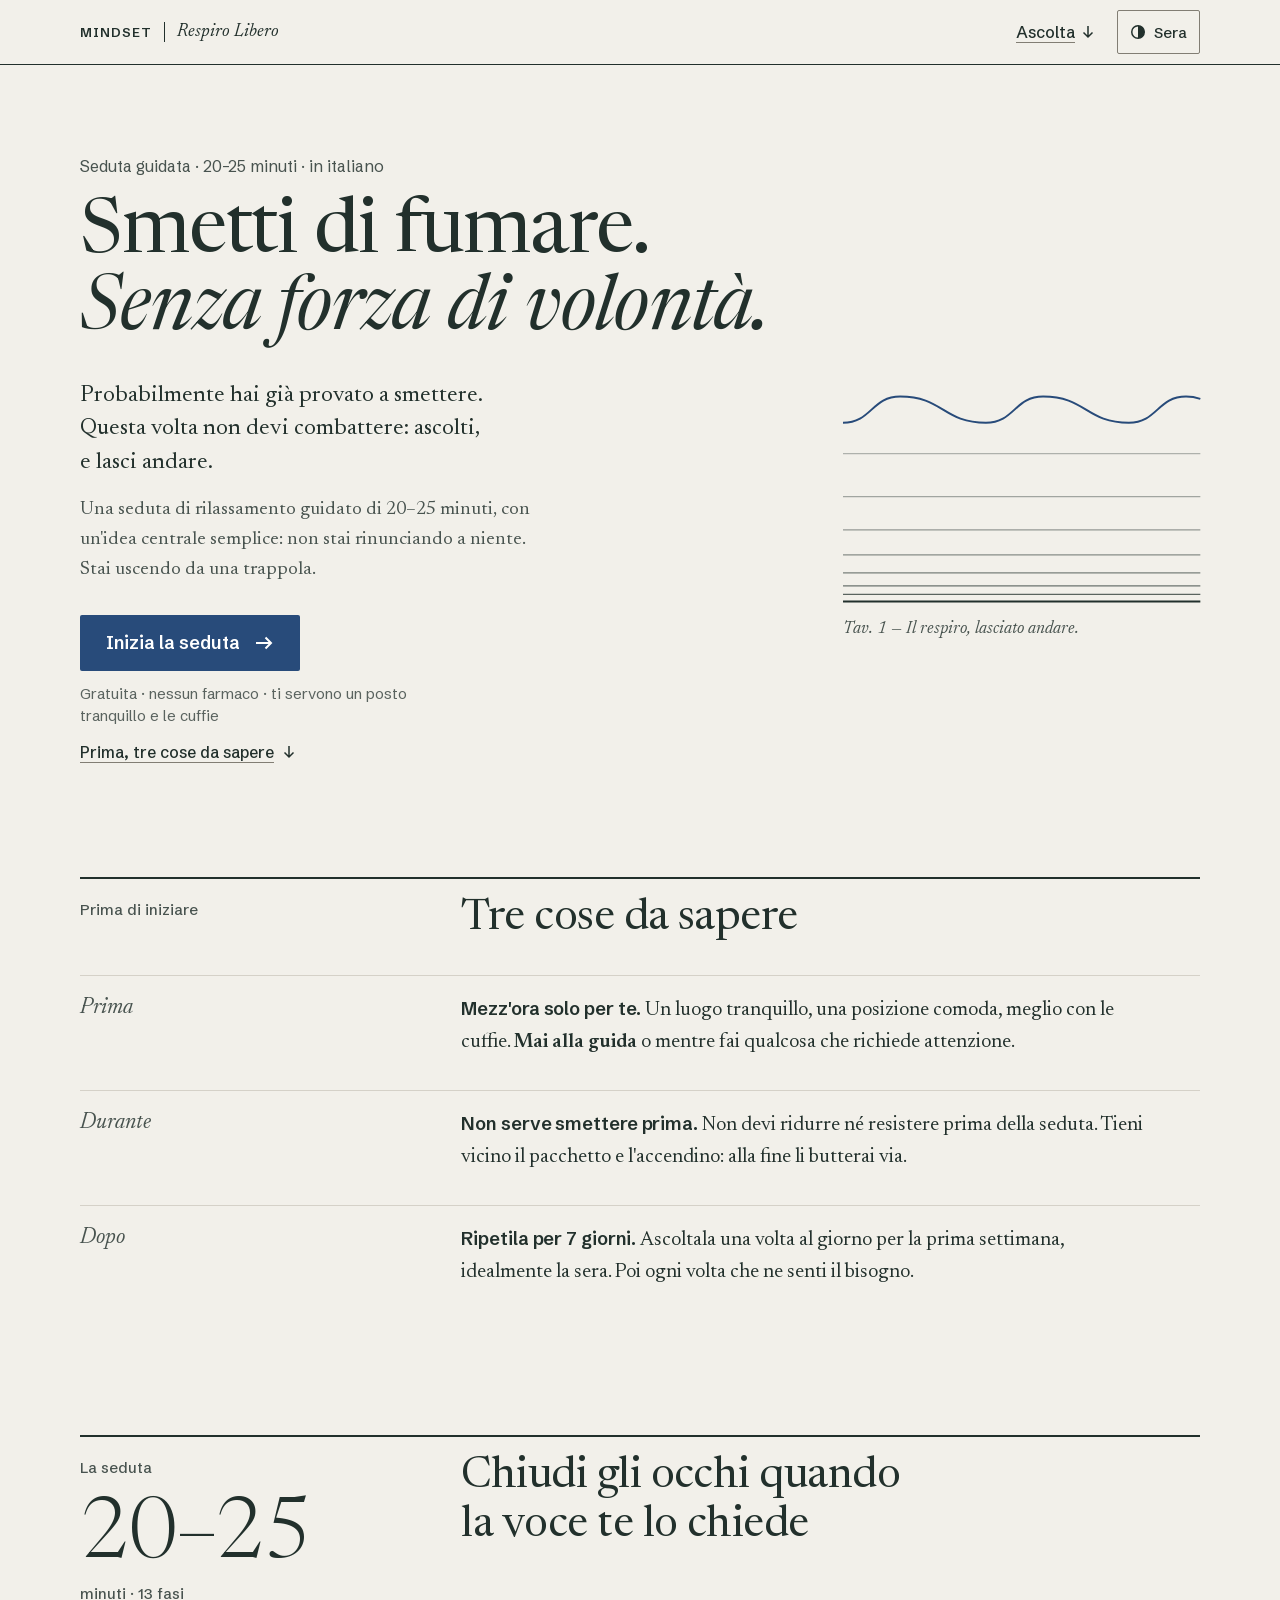
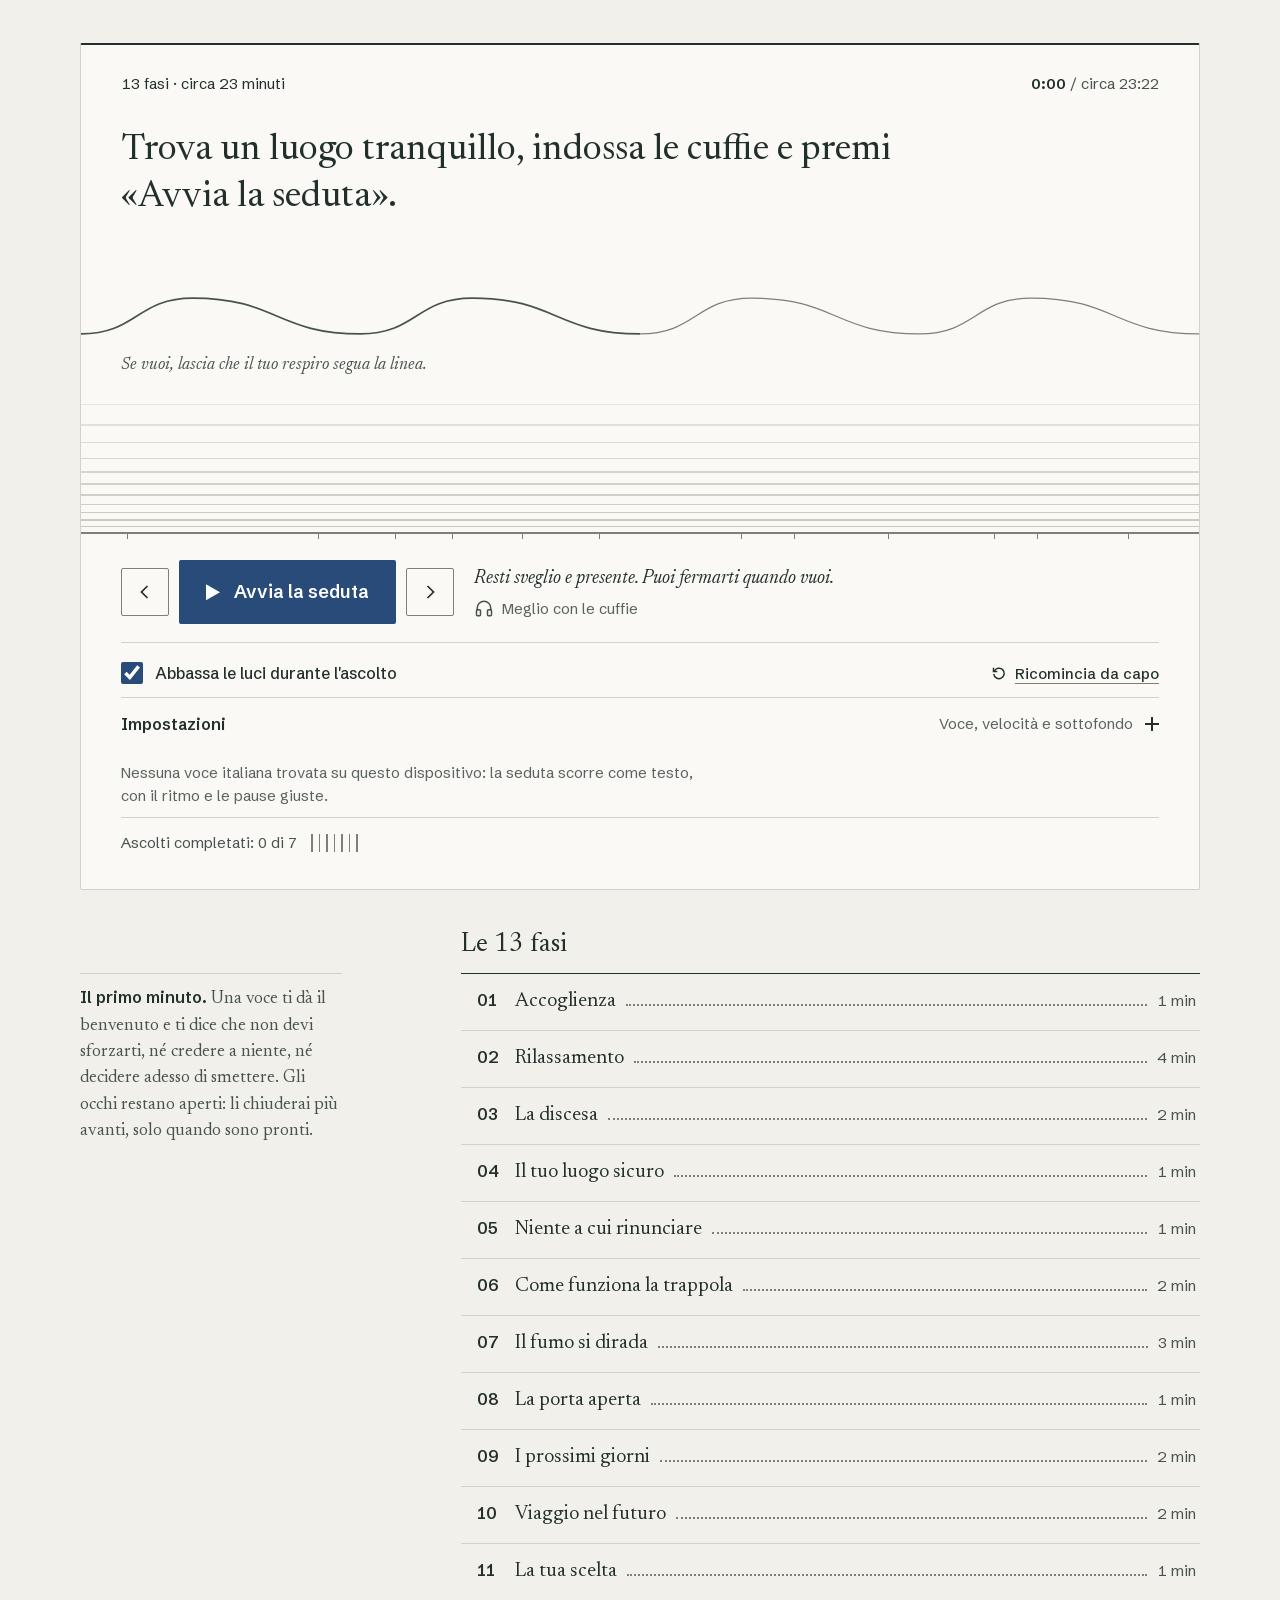
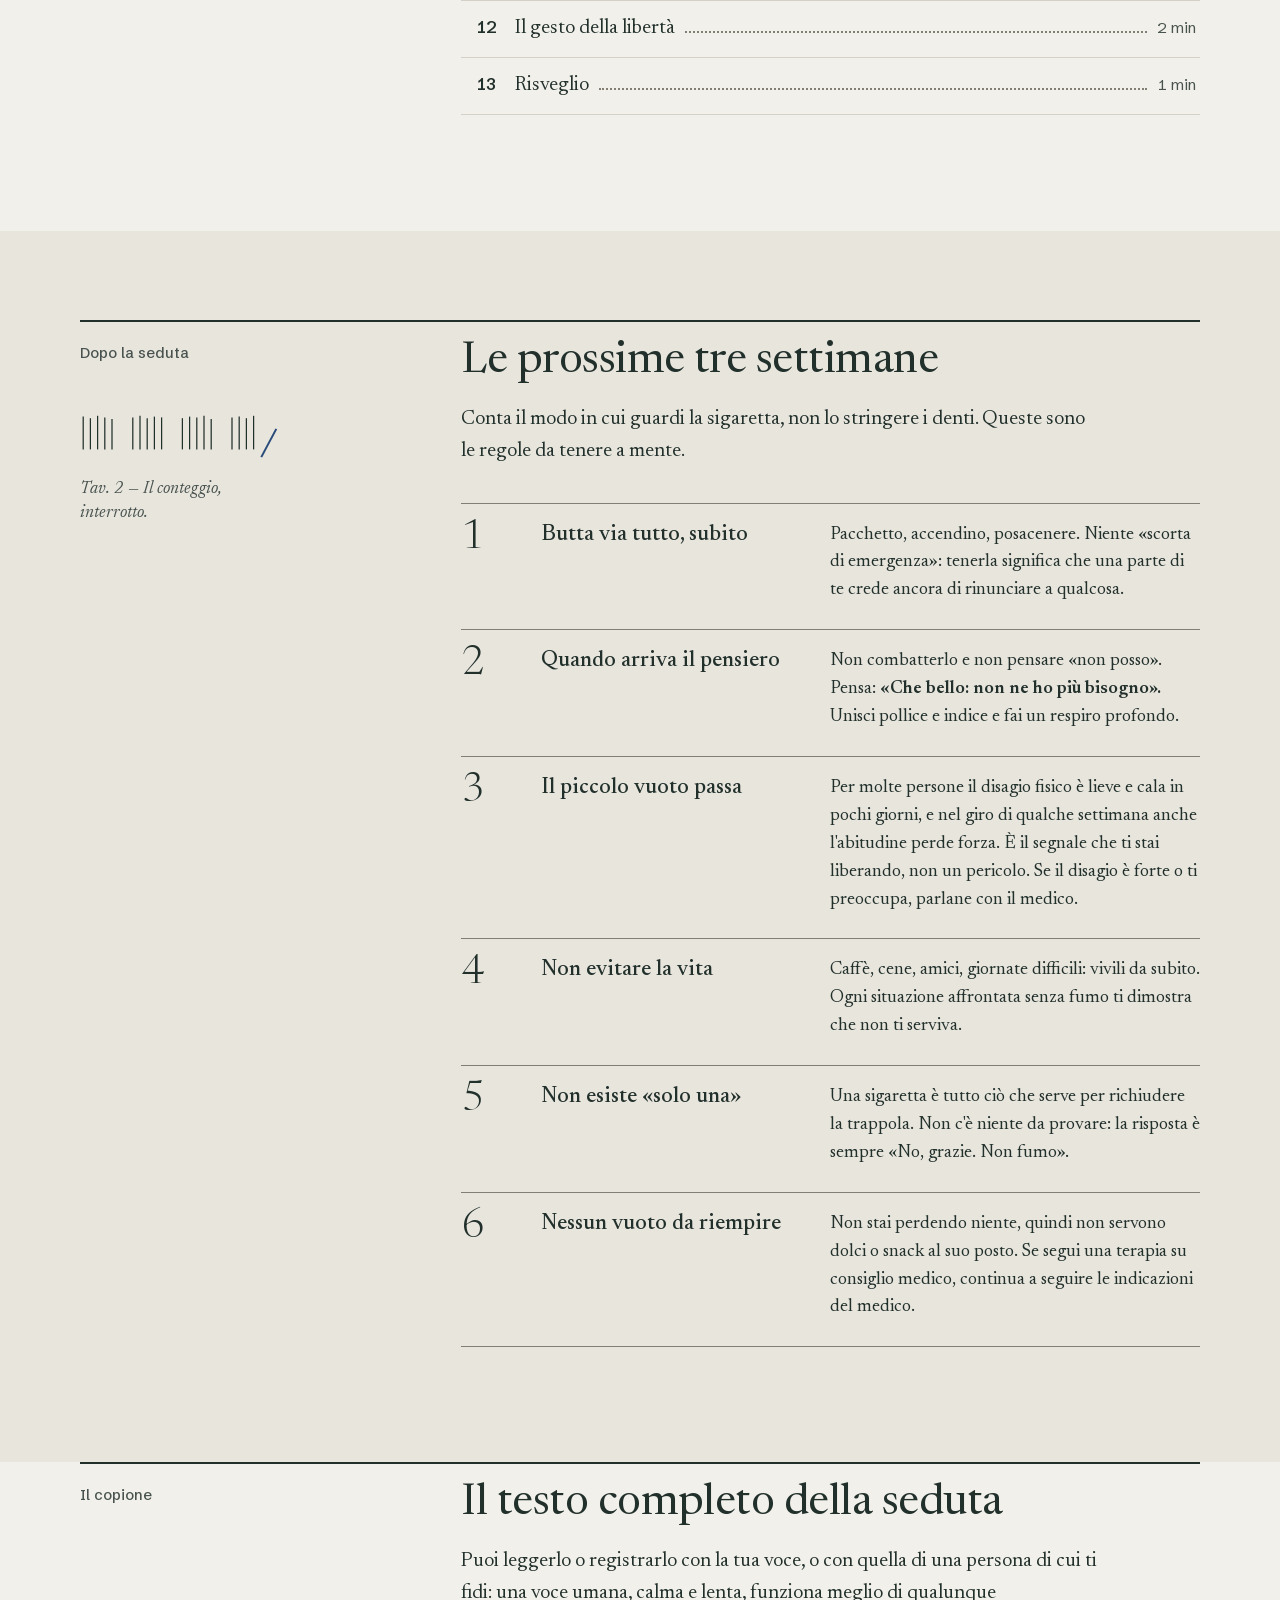
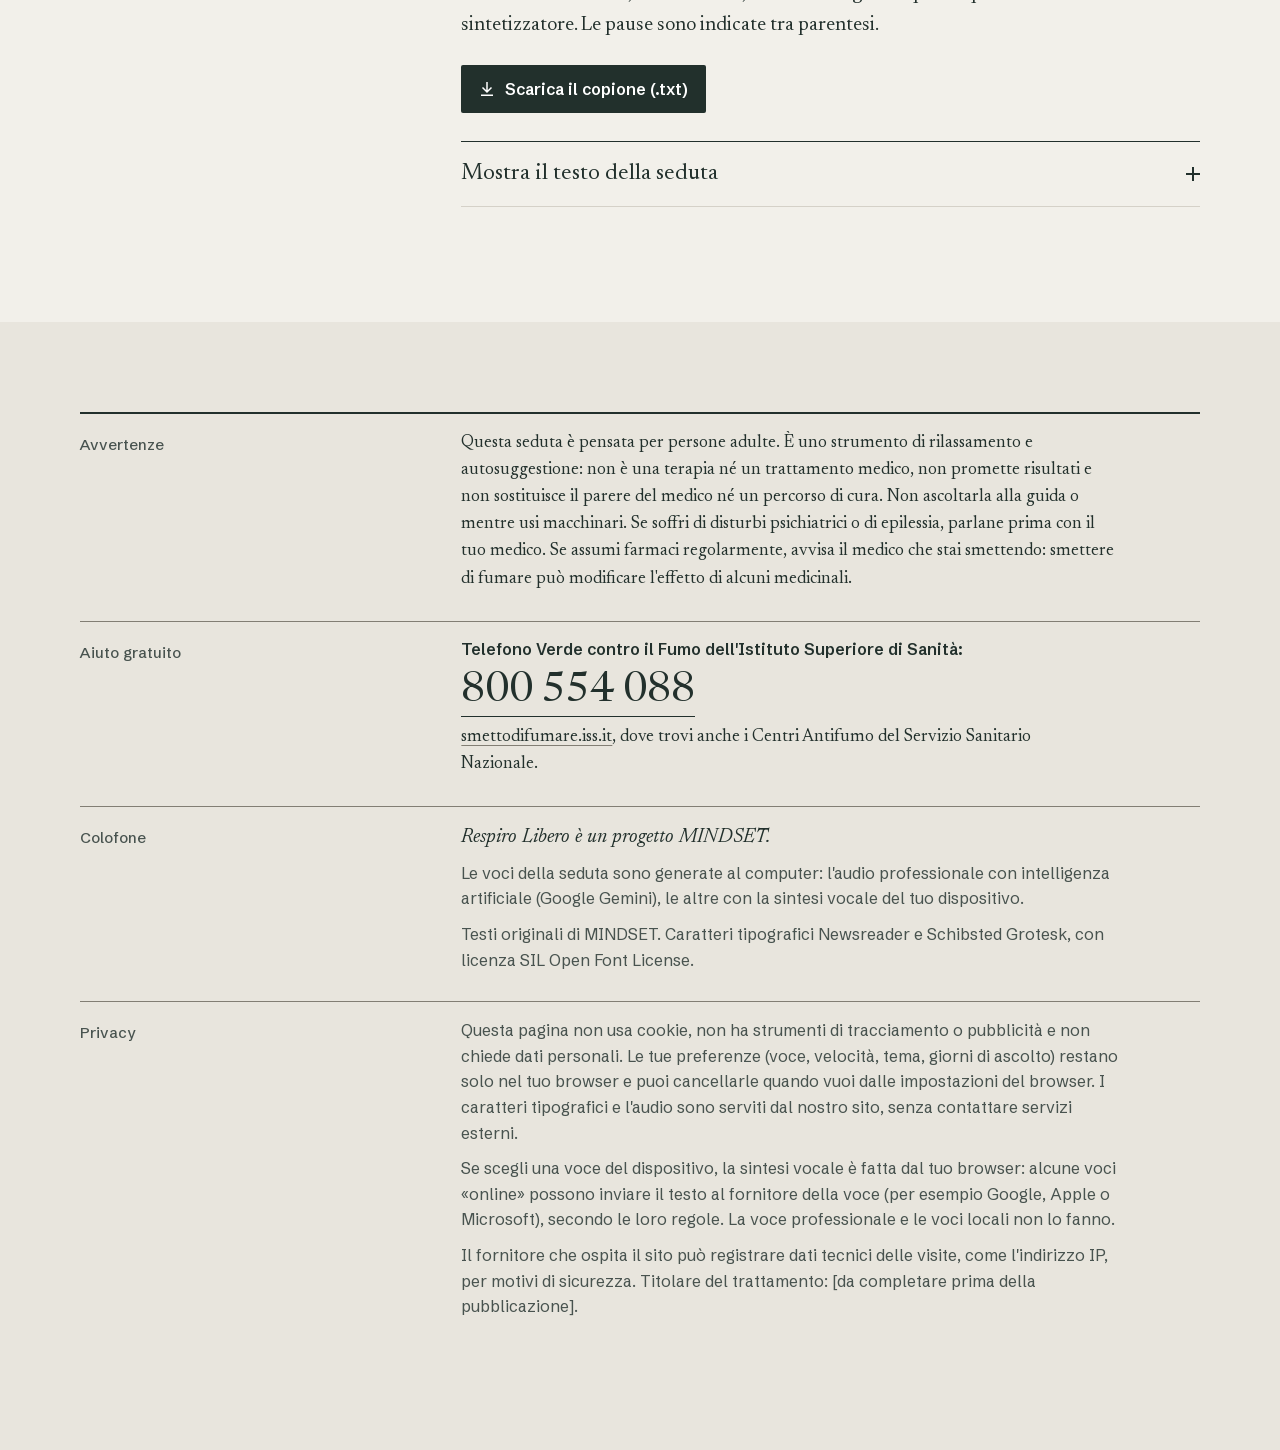
==== commit 98ebedec: "Pagina: correzioni prudenziali per la pubblicazione - tolti il nome di Allen Carr e il titolo del li" ====
--- a/seduta-smettere-di-fumare.html
+++ b/seduta-smettere-di-fumare.html
@@ -3,8 +3,8 @@
 <head>
   <meta charset="UTF-8">
   <meta name="viewport" content="width=device-width, initial-scale=1.0, viewport-fit=cover">
-  <title>Respiro Libero | Seduta ipnotica per smettere di fumare · MINDSET LABS</title>
-  <meta name="description" content="Seduta di ipnosi guidata di 20–25 minuti per smettere di fumare senza forza di volontà, ispirata ai principi del libro «È facile smettere di fumare se sai come farlo».">
+  <title>Respiro Libero | Seduta di rilassamento guidato per chi vuole smettere di fumare · MINDSET</title>
+  <meta name="description" content="Seduta di rilassamento guidato di 20–25 minuti, in italiano, per chi vuole smettere di fumare: ascolti, ti rilassi e guardi la sigaretta con occhi nuovi.">
   <meta name="color-scheme" content="light dark">
   <script>
     /* Tema della pagina prima del primo disegno: Carta o Sera scelti a mano,
@@ -17,9 +17,8 @@
     })();
   </script>
 
-  <link rel="preconnect" href="https://fonts.googleapis.com">
-  <link rel="preconnect" href="https://fonts.gstatic.com" crossorigin>
-  <link href="https://fonts.googleapis.com/css2?family=Newsreader:ital,opsz,wght@0,6..72,300..600;1,6..72,400&family=Schibsted+Grotesk:wght@400..600&display=swap" rel="stylesheet">
+  <!-- Caratteri ospitati sul nostro server: il browser non contatta servizi esterni. -->
+  <link href="fonts/fonts.css" rel="stylesheet">
 
   <style>
     /* ------------------------------------------------------------------
@@ -657,9 +656,8 @@
         <div class="apertura-testo">
           <p class="lede">Probabilmente hai già provato a smettere. Questa volta non devi combattere: ascolti, e&nbsp;lasci andare.</p>
           <p class="lede-2">
-            Una seduta di ipnosi guidata di <span data-durata="testo">20–25 minuti</span>, costruita sui principi del libro
-            <em>«È facile smettere di fumare se sai come farlo»</em>. L'idea centrale è semplice:
-            non stai rinunciando a niente. Stai uscendo da una trappola.
+            Una seduta di rilassamento guidato di <span data-durata="testo">20–25 minuti</span>, con un'idea
+            centrale semplice: non stai rinunciando a niente. Stai uscendo da una trappola.
           </p>
           <div class="cta-blocco">
             <a class="cta" id="ctaInizia" href="#seduta">Inizia la seduta <svg viewBox="0 0 20 20" aria-hidden="true"><path d="M2 10h15M11.5 4.5 17 10l-5.5 5.5" fill="none" stroke="currentColor" stroke-width="2"/></svg></a>
@@ -820,11 +818,11 @@
         </div>
         <div class="cnt">
           <h2 id="h-dopo">Le prossime tre settimane</h2>
-          <p class="intro">Il metodo funziona se cambi il modo in cui guardi la sigaretta, non se stringi i denti. Queste sono le regole da tenere a mente.</p>
+          <p class="intro">Conta il modo in cui guardi la sigaretta, non lo stringere i denti. Queste sono le regole da tenere a mente.</p>
           <ol class="regole" role="list">
             <li><span class="r-num" aria-hidden="true">1</span><h3>Butta via tutto, subito</h3><p>Pacchetto, accendino, posacenere. Niente «scorta di emergenza»: tenerla significa che una parte di te crede ancora di rinunciare a qualcosa.</p></li>
             <li><span class="r-num" aria-hidden="true">2</span><h3>Quando arriva il pensiero</h3><p>Non combatterlo e non pensare «non posso». Pensa: <strong>«Che bello: non ne ho più bisogno».</strong> Unisci pollice e indice e fai un respiro profondo.</p></li>
-            <li><span class="r-num" aria-hidden="true">3</span><h3>Il piccolo vuoto passa</h3><p>Il disagio fisico è lieve e cala in pochi giorni; in circa tre settimane anche l'abitudine perde forza. È il segnale che stai guarendo, non un pericolo.</p></li>
+            <li><span class="r-num" aria-hidden="true">3</span><h3>Il piccolo vuoto passa</h3><p>Per molte persone il disagio fisico è lieve e cala in pochi giorni, e nel giro di qualche settimana anche l'abitudine perde forza. È il segnale che ti stai liberando, non un pericolo. Se il disagio è forte o ti preoccupa, parlane con il medico.</p></li>
             <li><span class="r-num" aria-hidden="true">4</span><h3>Non evitare la vita</h3><p>Caffè, cene, amici, giornate difficili: vivili da subito. Ogni situazione affrontata senza fumo ti dimostra che non ti serviva.</p></li>
             <li><span class="r-num" aria-hidden="true">5</span><h3>Non esiste «solo una»</h3><p>Una sigaretta è tutto ciò che serve per richiudere la trappola. Non c'è niente da provare: la risposta è sempre «No, grazie. Non fumo».</p></li>
             <li><span class="r-num" aria-hidden="true">6</span><h3>Nessun vuoto da riempire</h3><p>Non stai perdendo niente, quindi non servono dolci o snack al suo posto. Se segui una terapia su consiglio medico, continua a seguire le indicazioni del medico.</p></li>
@@ -855,7 +853,7 @@
     <div class="wrap">
       <div class="blocco">
         <h2 class="etichetta lab">Avvertenze</h2>
-        <div class="cnt"><p class="avv">Questa seduta è pensata per persone adulte. È uno strumento di rilassamento e autosuggestione: non sostituisce il parere del medico né un percorso di cura. Non ascoltarla alla guida o mentre usi macchinari. Se soffri di disturbi psichiatrici o di epilessia, parlane prima con il tuo medico. Se assumi farmaci regolarmente, avvisa il medico che stai smettendo: smettere di fumare può modificare l'effetto di alcuni medicinali.</p></div>
+        <div class="cnt"><p class="avv">Questa seduta è pensata per persone adulte. È uno strumento di rilassamento e autosuggestione: non è una terapia né un trattamento medico, non promette risultati e non sostituisce il parere del medico né un percorso di cura. Non ascoltarla alla guida o mentre usi macchinari. Se soffri di disturbi psichiatrici o di epilessia, parlane prima con il tuo medico. Se assumi farmaci regolarmente, avvisa il medico che stai smettendo: smettere di fumare può modificare l'effetto di alcuni medicinali.</p></div>
       </div>
       <div class="blocco">
         <h2 class="etichetta lab">Aiuto gratuito</h2>
@@ -866,7 +864,15 @@
         <div class="cnt col-testo">
           <p class="col-casa">Respiro Libero è un progetto MINDSET.</p>
           <p>Le voci della seduta sono generate al computer: l'audio professionale con intelligenza artificiale (Google Gemini), le altre con la sintesi vocale del tuo dispositivo.</p>
-          <p>Testo originale ispirato ai principi del metodo descritto da Allen Carr in «È facile smettere di fumare se sai come farlo». Non affiliato né approvato da Allen Carr's Easyway.</p>
+          <p>Testi originali di MINDSET. Caratteri tipografici Newsreader e Schibsted Grotesk, con licenza SIL Open Font License.</p>
+        </div>
+      </div>
+      <div class="blocco">
+        <h2 class="etichetta lab" id="privacy">Privacy</h2>
+        <div class="cnt col-testo">
+          <p>Questa pagina non usa cookie, non ha strumenti di tracciamento o pubblicità e non chiede dati personali. Le tue preferenze (voce, velocità, tema, giorni di ascolto) restano solo nel tuo browser e puoi cancellarle quando vuoi dalle impostazioni del browser. I caratteri tipografici e l'audio sono serviti dal nostro sito, senza contattare servizi esterni.</p>
+          <p>Se scegli una voce del dispositivo, la sintesi vocale è fatta dal tuo browser: alcune voci «online» possono inviare il testo al fornitore della voce (per esempio Google, Apple o Microsoft), secondo le loro regole. La voce professionale e le voci locali non lo fanno.</p>
+          <p>Il fornitore che ospita il sito può registrare dati tecnici delle visite, come l'indirizzo IP, per motivi di sicurezza. Titolare del trattamento: <!-- DA COMPLETARE prima della pubblicazione: nome e contatto del titolare -->[da completare prima della pubblicazione].</p>
         </div>
       </div>
     </div>
@@ -985,7 +991,7 @@
     { titolo: 'I prossimi giorni', testo: `
 Nei prossimi giorni il tuo corpo eliminerà gli ultimi residui di nicotina. {3}
 Forse, ogni tanto, sentirai ancora quel piccolo vuoto. Quella vocina che dice: «una sigaretta». {4}
-Quando succede, non è un pericolo. È il segnale che stai guarendo. {4}
+Quando succede, non è un pericolo. È il segnale che ti stai liberando. {4}
 È il piccolo mostro che si sta spegnendo, perché non lo nutri più. {4}
 Puoi osservarlo con un sorriso, come si guarda una candela che si consuma. {4}
 E dentro di te puoi dire: «Che bello: non ne ho più bisogno». {5}
@@ -1550,8 +1556,8 @@
     });
   }
   function scriptTxt() {
-    let out = 'RESPIRO LIBERO\nSeduta ipnotica per smettere di fumare\n';
-    out += 'Ispirata ai principi del libro «È facile smettere di fumare se sai come farlo».\n\n';
+    let out = 'RESPIRO LIBERO\nSeduta di rilassamento guidato per chi vuole smettere di fumare\n';
+    out += 'Testo originale di MINDSET.\n\n';
     out += 'Come registrarla: voce calma e lenta, tono basso, sorriso nella voce.\n';
     out += 'Rispetta le pause indicate tra parentesi; dove non ci sono, lascia un secondo di silenzio.\n';
     FASI.forEach((f, fi) => {
@@ -1560,7 +1566,8 @@
         out += s.t + (s.p >= 3 ? '   (pausa ' + Math.round(s.p) + ' s)' : '') + '\n';
       });
     });
-    out += '\n\n---\nNon ascoltare alla guida o mentre usi macchinari. Non sostituisce il parere del medico.\n';
+    out += '\n\n---\nPer persone adulte. È uno strumento di rilassamento e autosuggestione: non è una terapia né un trattamento medico, non promette risultati e non sostituisce il parere del medico.\n';
+    out += 'Non ascoltare alla guida o mentre usi macchinari.\n';
     out += 'Telefono Verde contro il Fumo (ISS): 800 554 088 · smettodifumare.iss.it\n';
     return out;
   }
--- a/fonts/fonts.css
+++ b/fonts/fonts.css
@@ -0,0 +1,55 @@
+/* Caratteri ospitati localmente (SIL Open Font License 1.1, vedi fonts/OFL.txt) */
+/* latin-ext */
+@font-face {
+  font-family: 'Newsreader';
+  font-style: italic;
+  font-weight: 400;
+  font-display: swap;
+  src: url('newsreader-italic-latin-ext.woff2') format('woff2');
+  unicode-range: U+0100-02BA, U+02BD-02C5, U+02C7-02CC, U+02CE-02D7, U+02DD-02FF, U+0304, U+0308, U+0329, U+1D00-1DBF, U+1E00-1E9F, U+1EF2-1EFF, U+2020, U+20A0-20AB, U+20AD-20C4, U+2113, U+2C60-2C7F, U+A720-A7FF;
+}
+/* latin */
+@font-face {
+  font-family: 'Newsreader';
+  font-style: italic;
+  font-weight: 400;
+  font-display: swap;
+  src: url('newsreader-italic-latin.woff2') format('woff2');
+  unicode-range: U+0000-00FF, U+0131, U+0152-0153, U+02BB-02BC, U+02C6, U+02DA, U+02DC, U+0304, U+0308, U+0329, U+2000-206F, U+20AC, U+2122, U+2191, U+2193, U+2212, U+2215, U+FEFF, U+FFFD;
+}
+/* latin-ext */
+@font-face {
+  font-family: 'Newsreader';
+  font-style: normal;
+  font-weight: 300 600;
+  font-display: swap;
+  src: url('newsreader-normal-latin-ext.woff2') format('woff2');
+  unicode-range: U+0100-02BA, U+02BD-02C5, U+02C7-02CC, U+02CE-02D7, U+02DD-02FF, U+0304, U+0308, U+0329, U+1D00-1DBF, U+1E00-1E9F, U+1EF2-1EFF, U+2020, U+20A0-20AB, U+20AD-20C4, U+2113, U+2C60-2C7F, U+A720-A7FF;
+}
+/* latin */
+@font-face {
+  font-family: 'Newsreader';
+  font-style: normal;
+  font-weight: 300 600;
+  font-display: swap;
+  src: url('newsreader-normal-latin.woff2') format('woff2');
+  unicode-range: U+0000-00FF, U+0131, U+0152-0153, U+02BB-02BC, U+02C6, U+02DA, U+02DC, U+0304, U+0308, U+0329, U+2000-206F, U+20AC, U+2122, U+2191, U+2193, U+2212, U+2215, U+FEFF, U+FFFD;
+}
+/* latin-ext */
+@font-face {
+  font-family: 'Schibsted Grotesk';
+  font-style: normal;
+  font-weight: 400 600;
+  font-display: swap;
+  src: url('schibsted-grotesk-normal-latin-ext.woff2') format('woff2');
+  unicode-range: U+0100-02BA, U+02BD-02C5, U+02C7-02CC, U+02CE-02D7, U+02DD-02FF, U+0304, U+0308, U+0329, U+1D00-1DBF, U+1E00-1E9F, U+1EF2-1EFF, U+2020, U+20A0-20AB, U+20AD-20C4, U+2113, U+2C60-2C7F, U+A720-A7FF;
+}
+/* latin */
+@font-face {
+  font-family: 'Schibsted Grotesk';
+  font-style: normal;
+  font-weight: 400 600;
+  font-display: swap;
+  src: url('schibsted-grotesk-normal-latin.woff2') format('woff2');
+  unicode-range: U+0000-00FF, U+0131, U+0152-0153, U+02BB-02BC, U+02C6, U+02DA, U+02DC, U+0304, U+0308, U+0329, U+2000-206F, U+20AC, U+2122, U+2191, U+2193, U+2212, U+2215, U+FEFF, U+FFFD;
+}
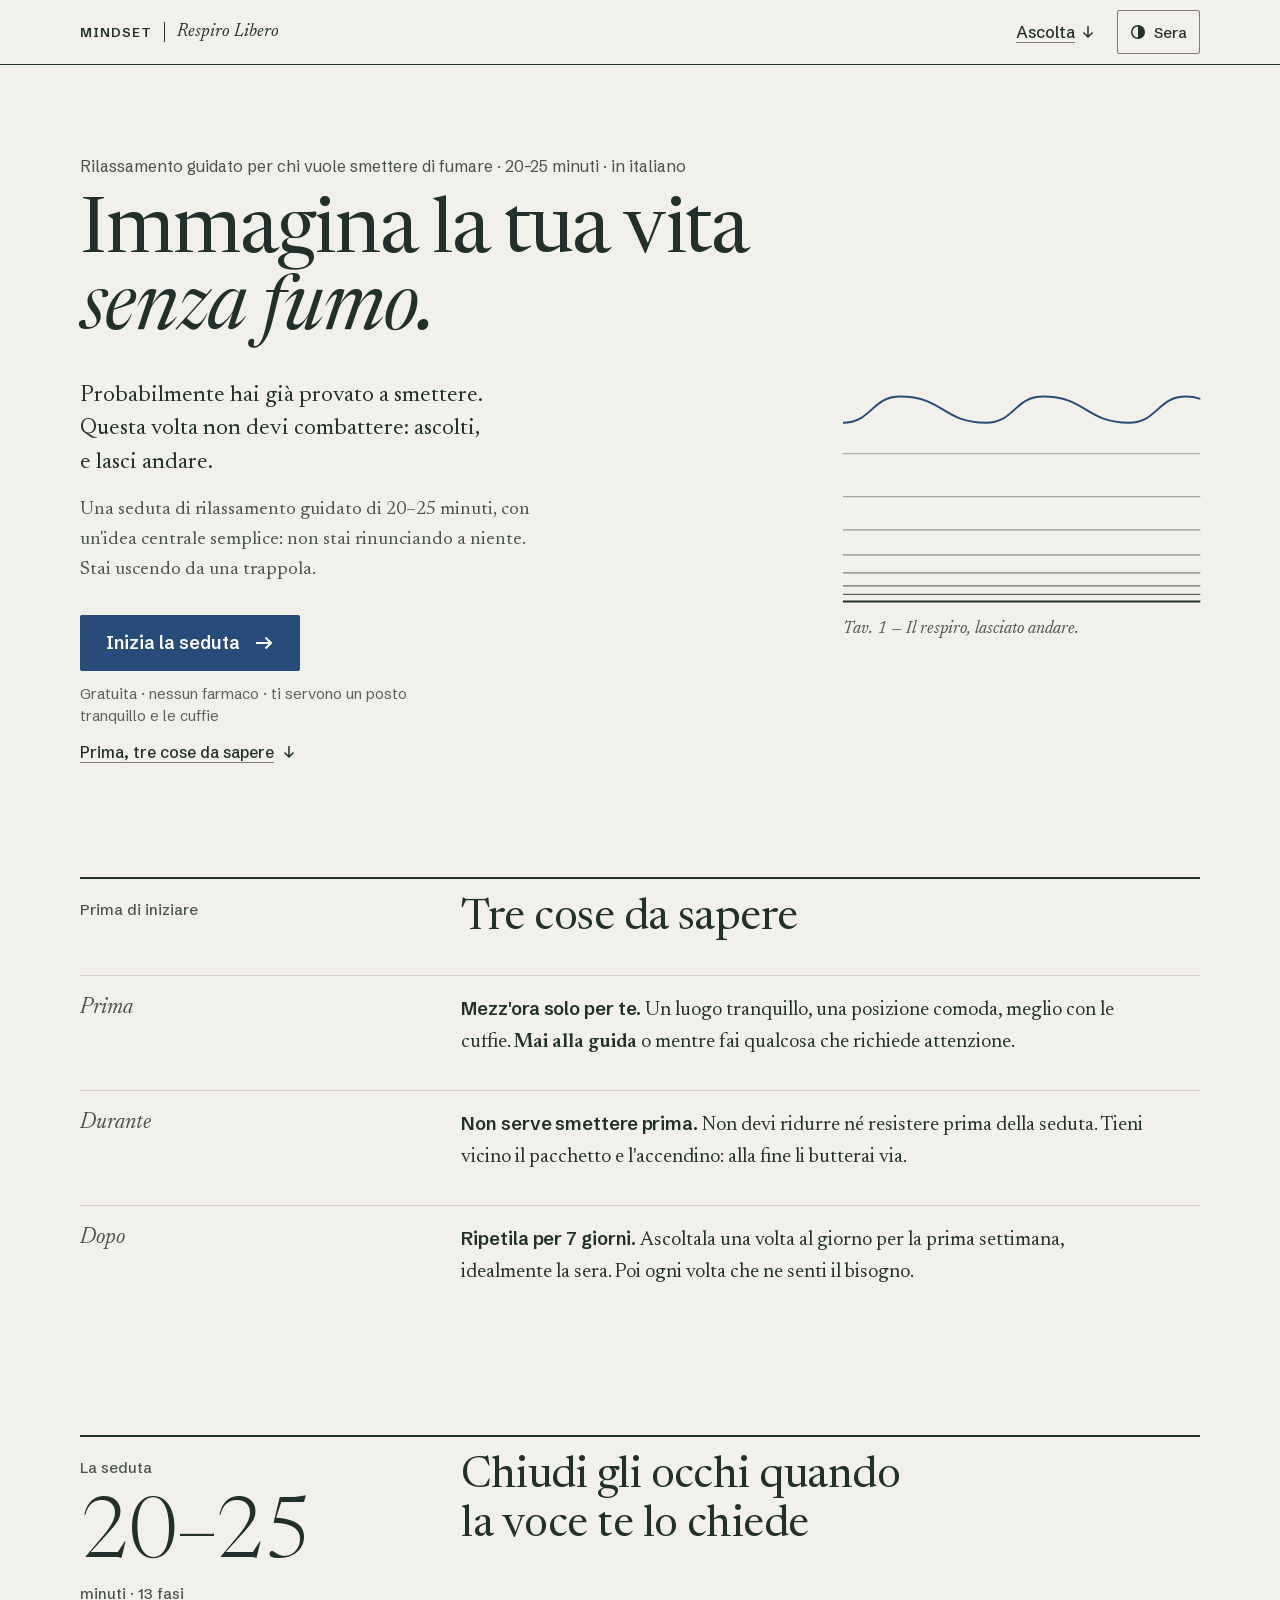
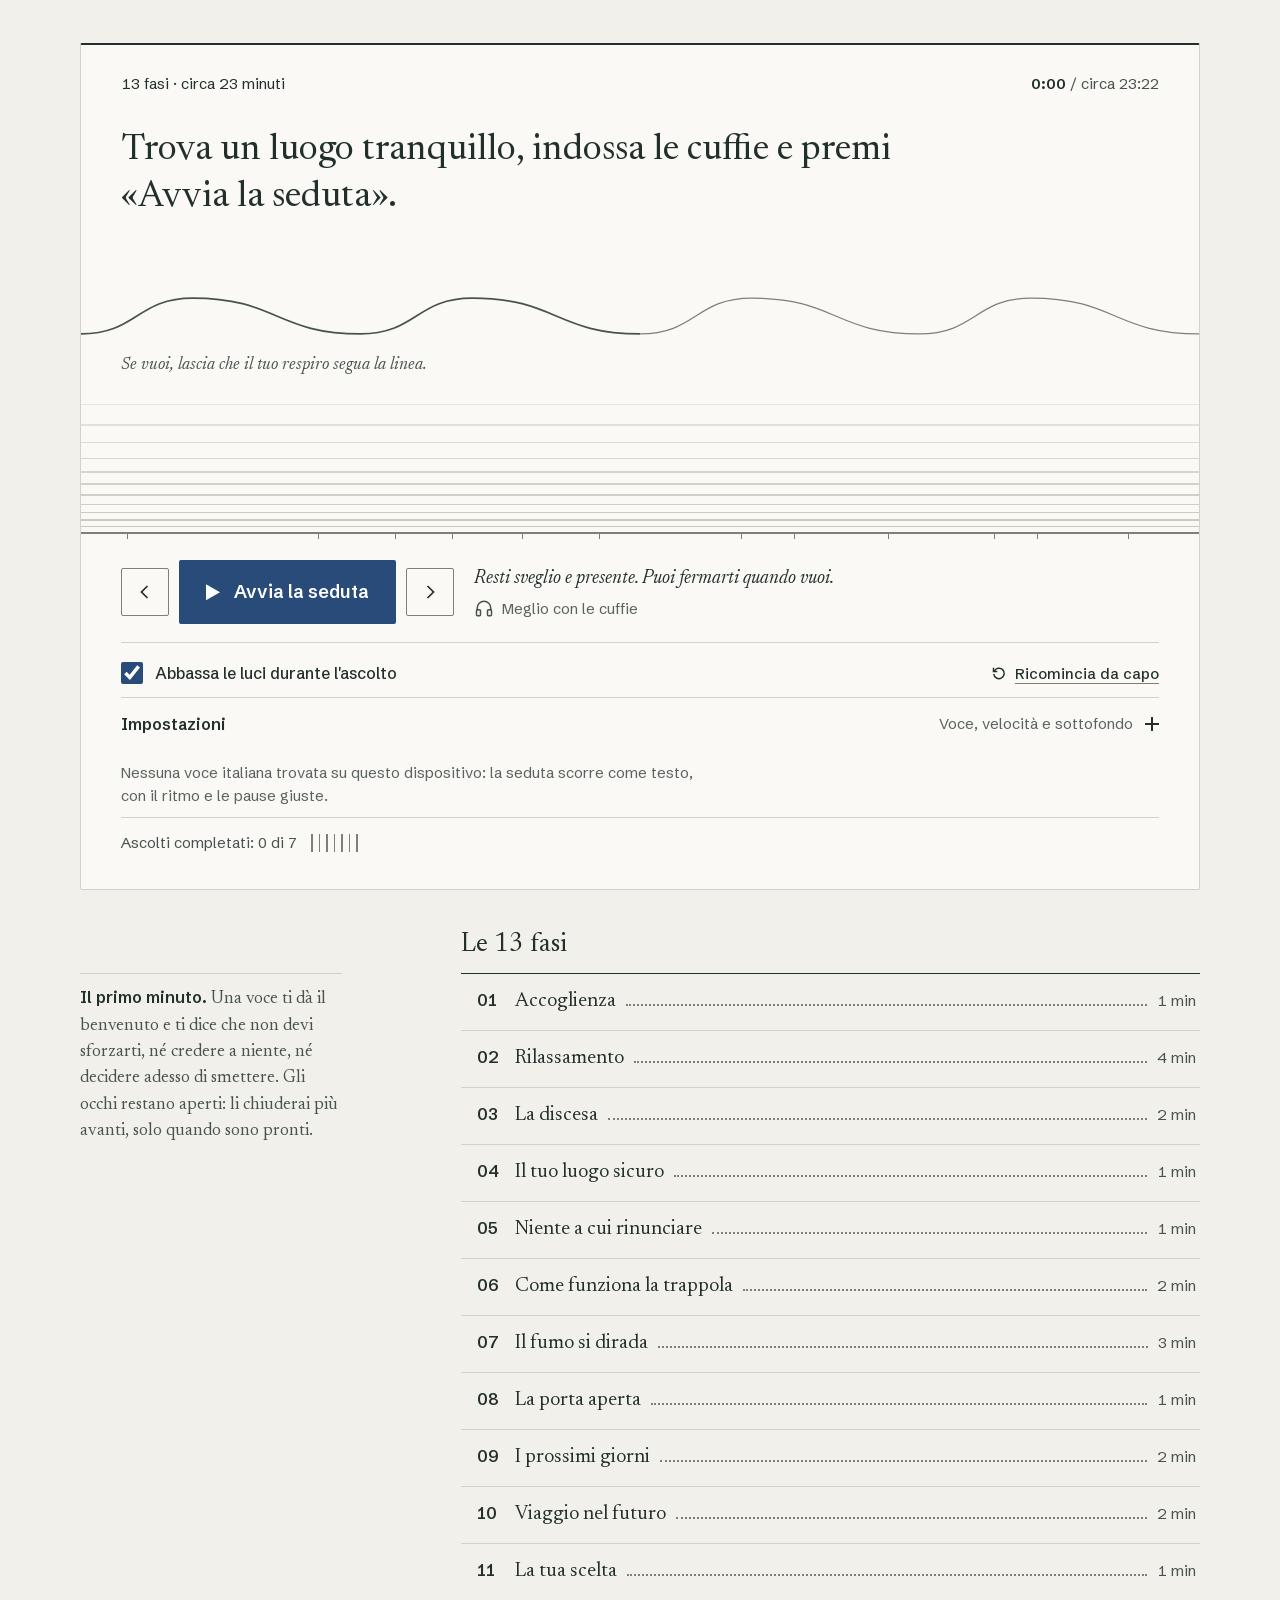
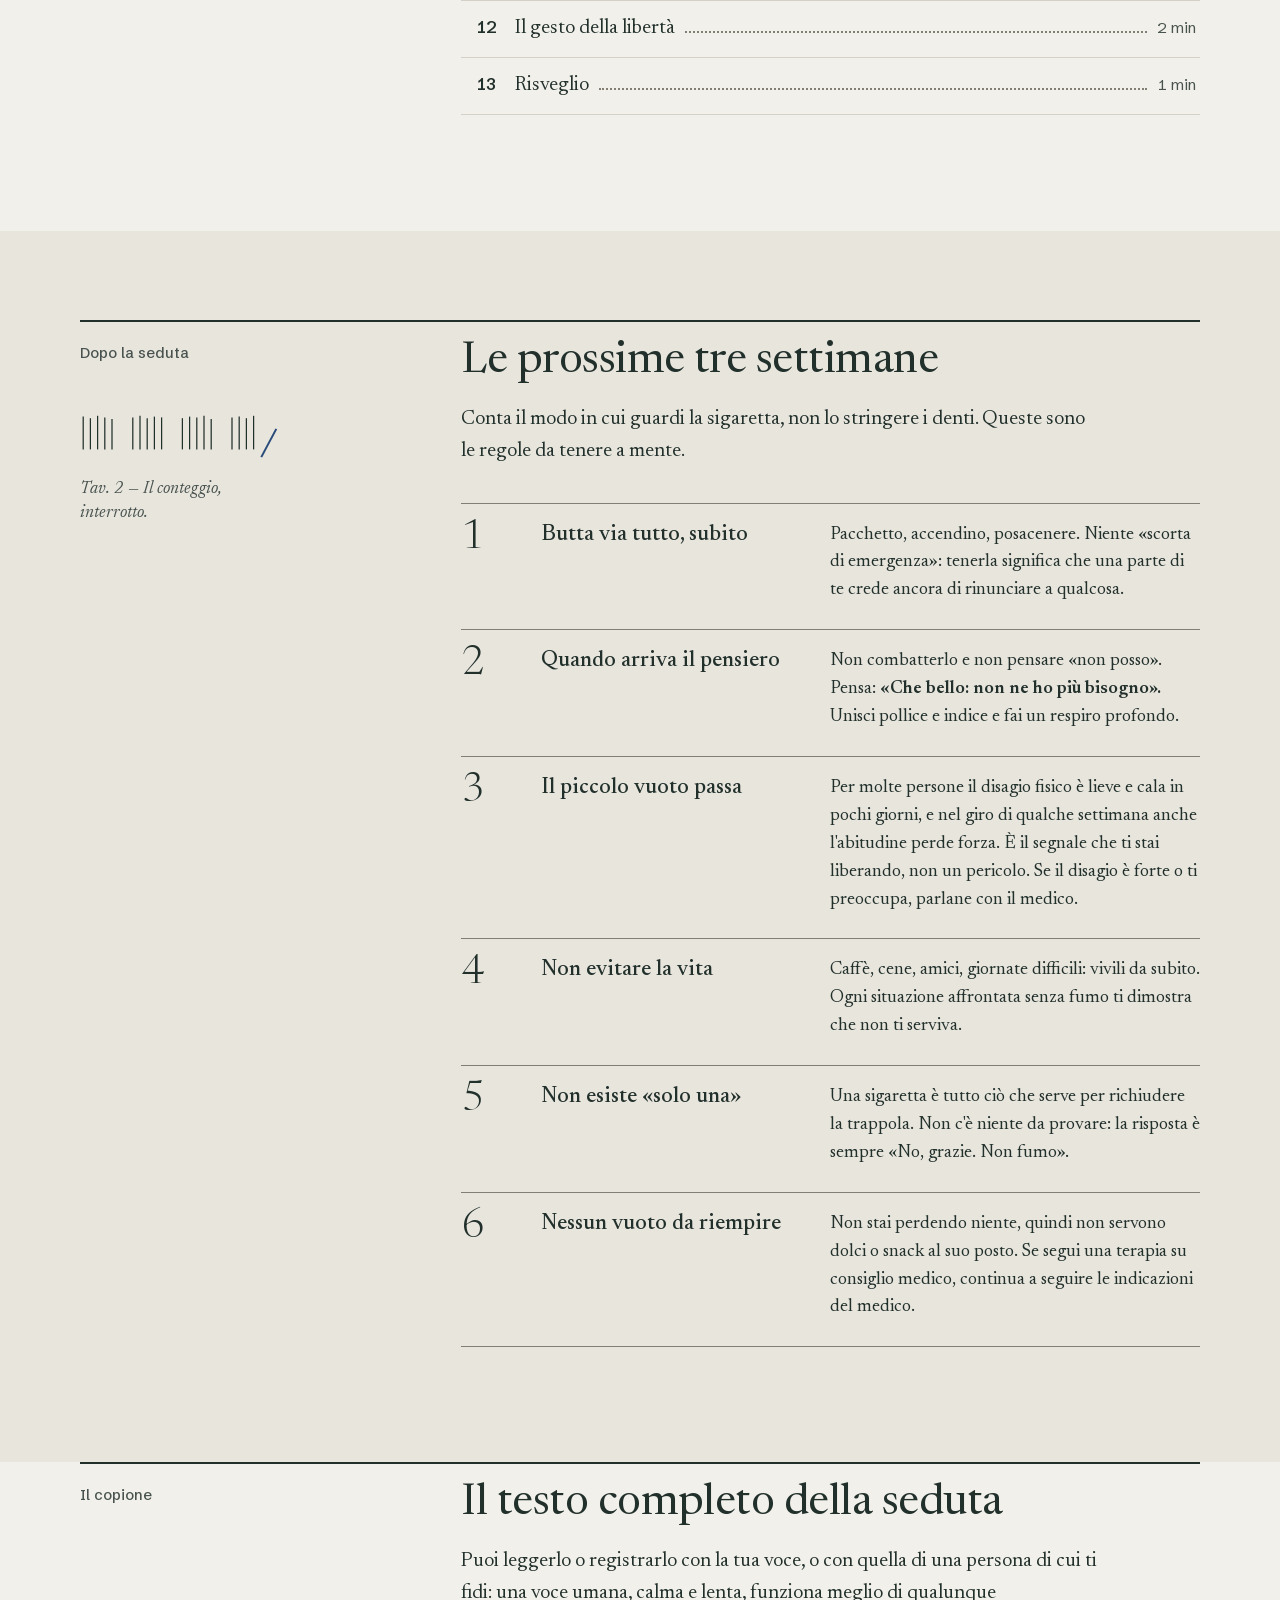
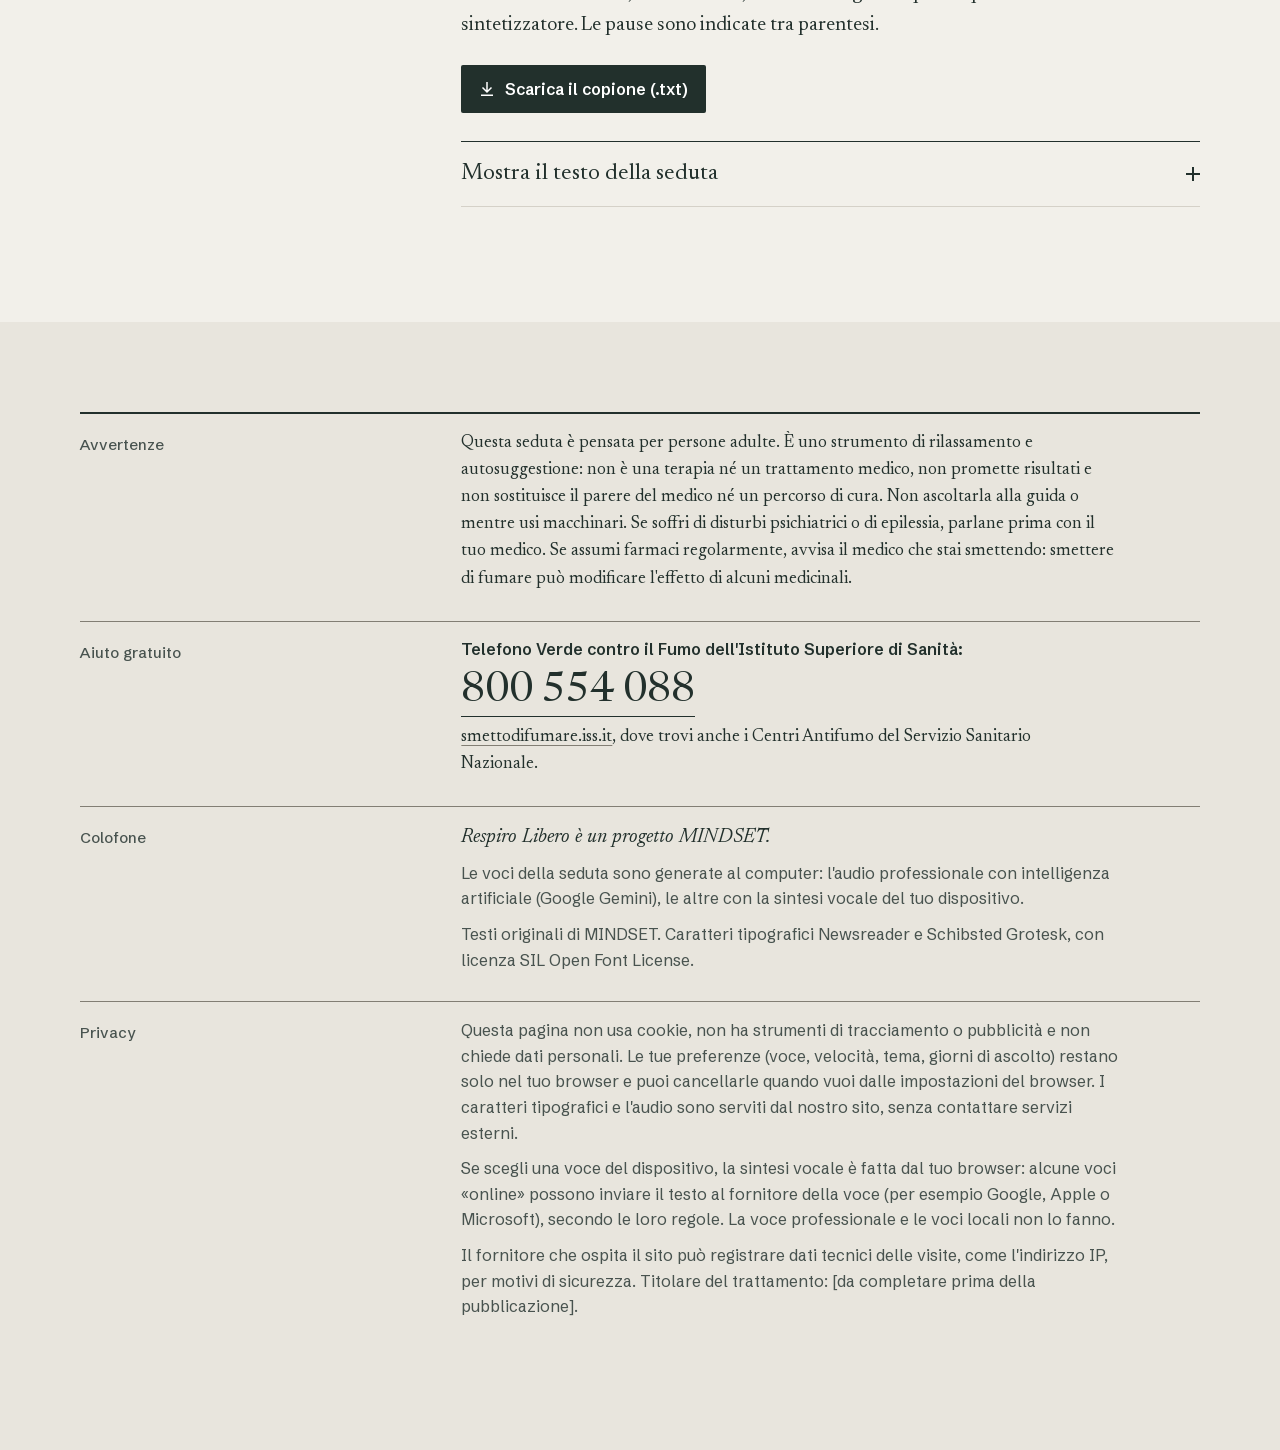
==== commit 146ab7c5: "Pagina: titolo «Immagina la tua vita senza fumo» Il titolo non promette più un risultato («Smetti di" ====
--- a/seduta-smettere-di-fumare.html
+++ b/seduta-smettere-di-fumare.html
@@ -651,8 +651,8 @@
     <!-- APERTURA -->
     <section class="apertura" aria-labelledby="h-titolo">
       <div class="wrap grid">
-        <p class="occhiello">Seduta guidata · <span data-durata="testo">20–25 minuti</span> · in italiano</p>
-        <h1 id="h-titolo"><span class="h1-a">Smetti di fumare.</span> <span class="h1-b">Senza forza di volontà.</span></h1>
+        <p class="occhiello">Rilassamento guidato per chi vuole smettere di fumare · <span data-durata="testo">20–25 minuti</span> · in italiano</p>
+        <h1 id="h-titolo"><span class="h1-a">Immagina la tua vita</span> <span class="h1-b">senza fumo.</span></h1>
         <div class="apertura-testo">
           <p class="lede">Probabilmente hai già provato a smettere. Questa volta non devi combattere: ascolti, e&nbsp;lasci andare.</p>
           <p class="lede-2">
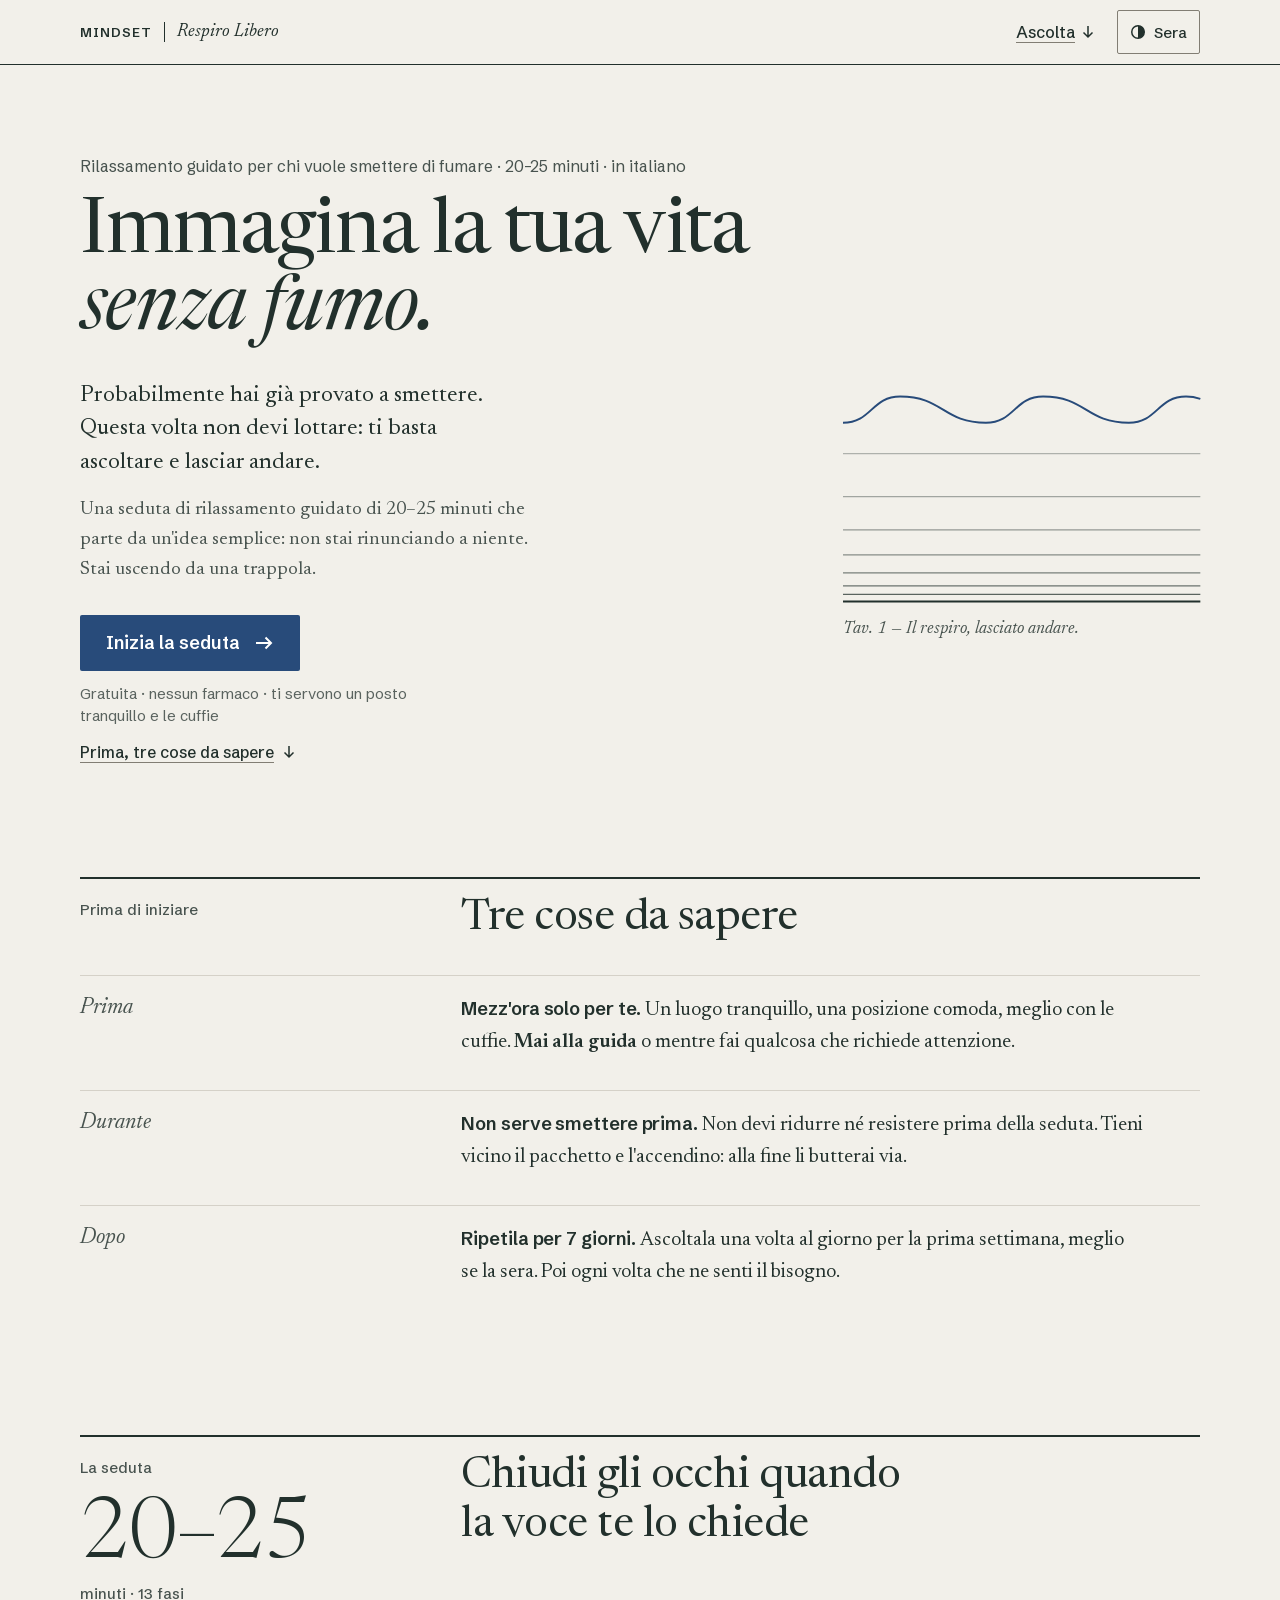
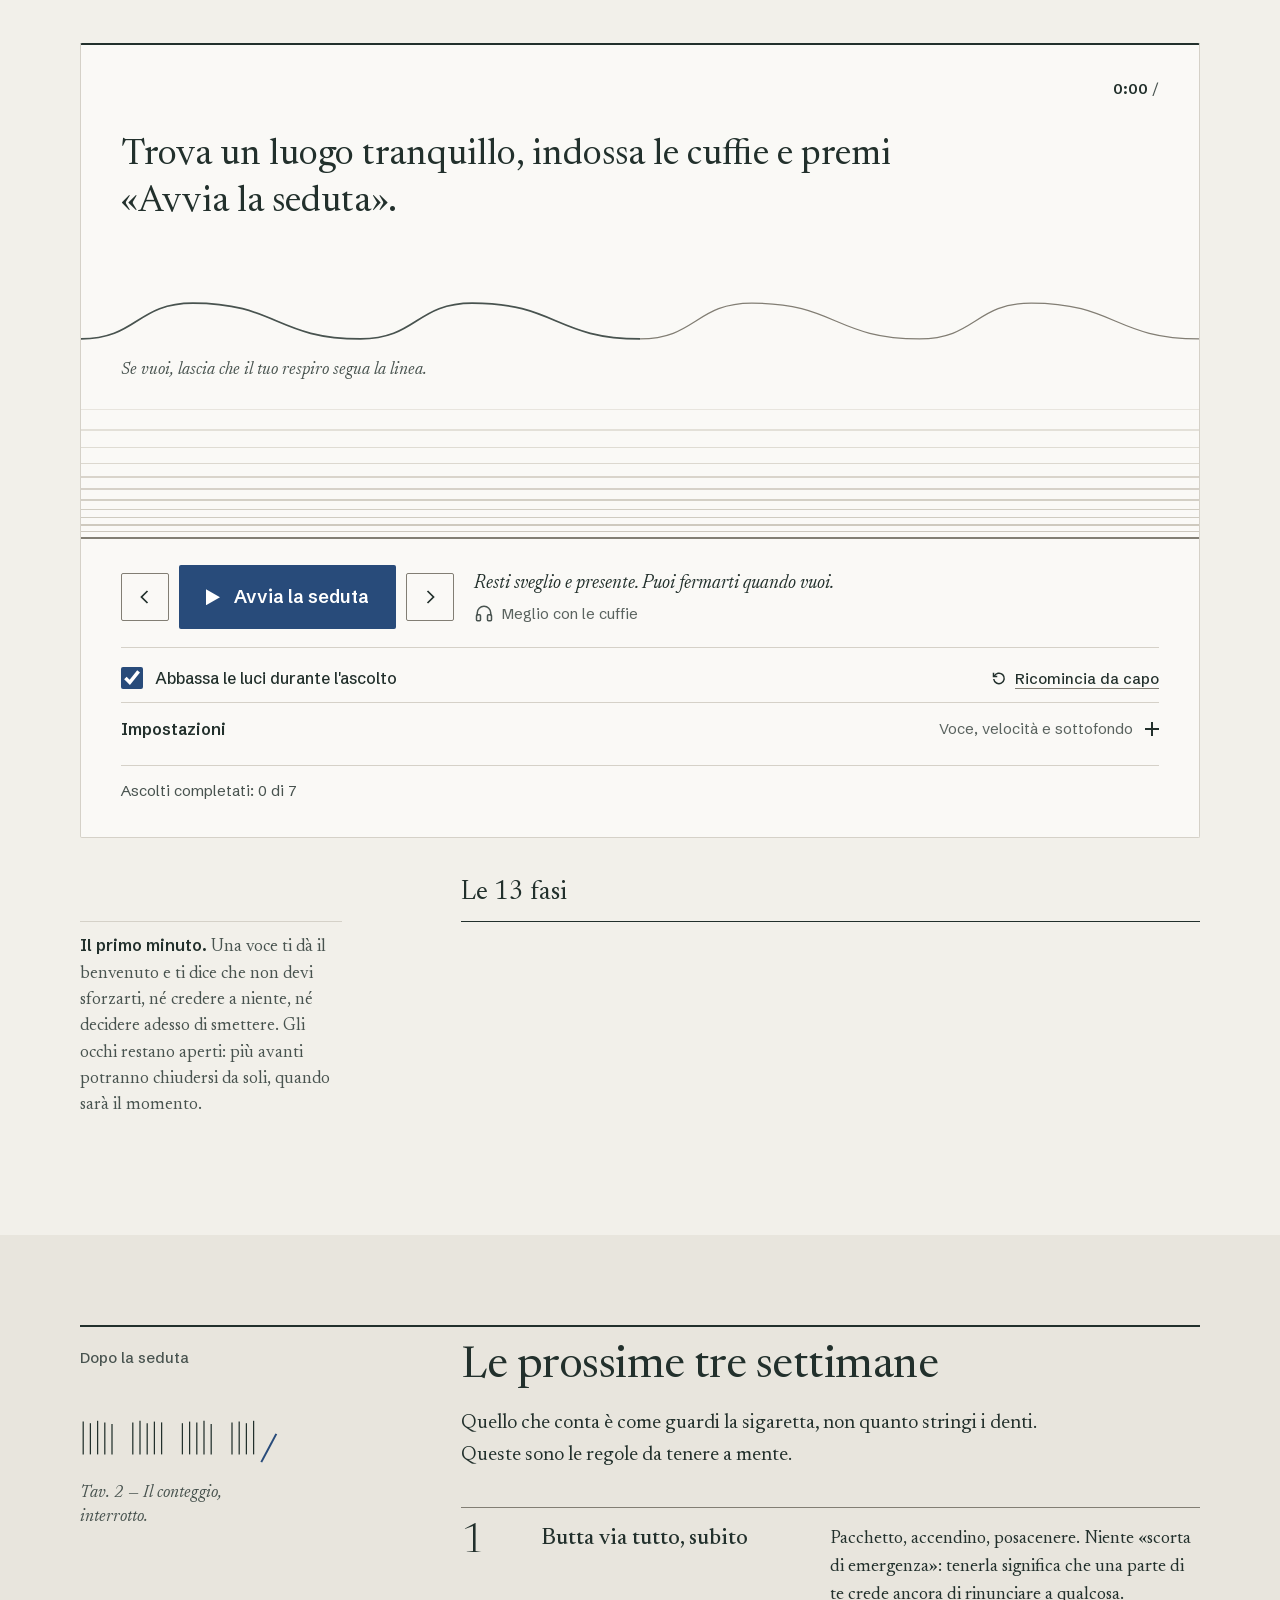
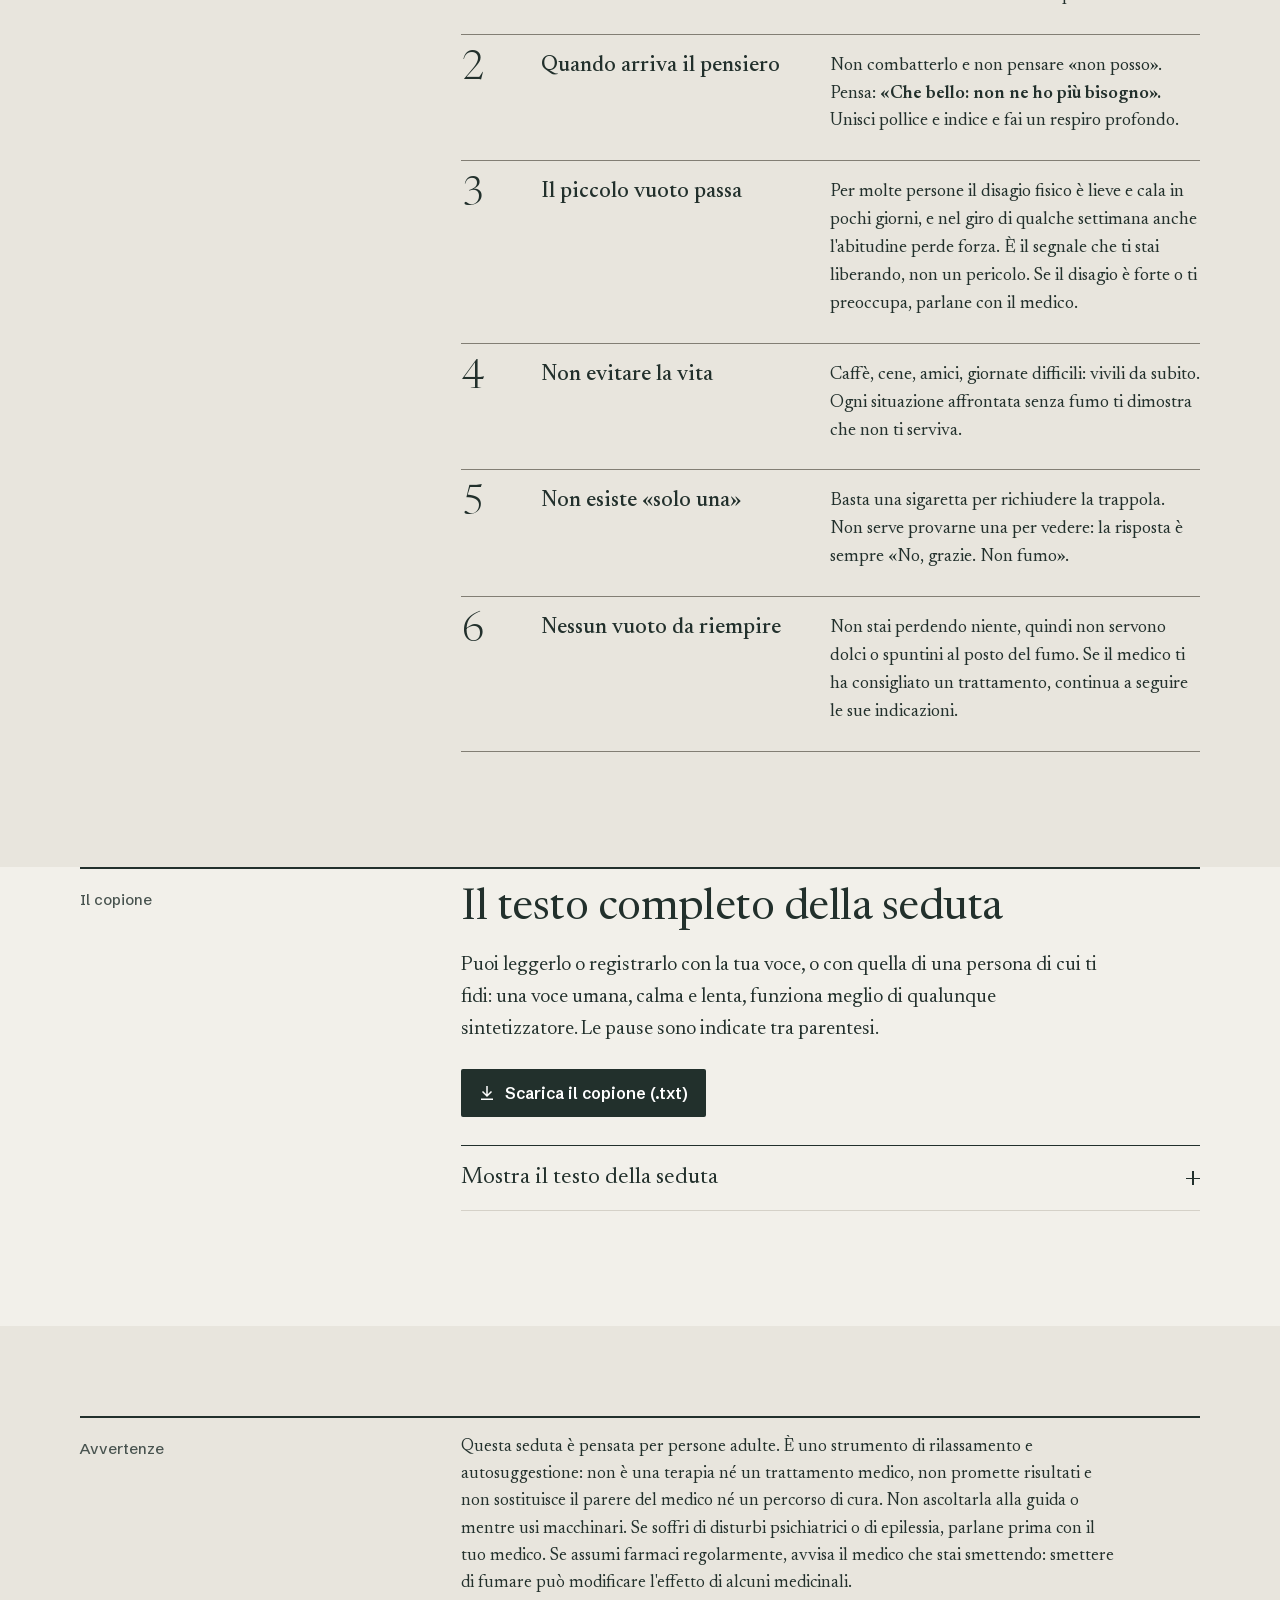
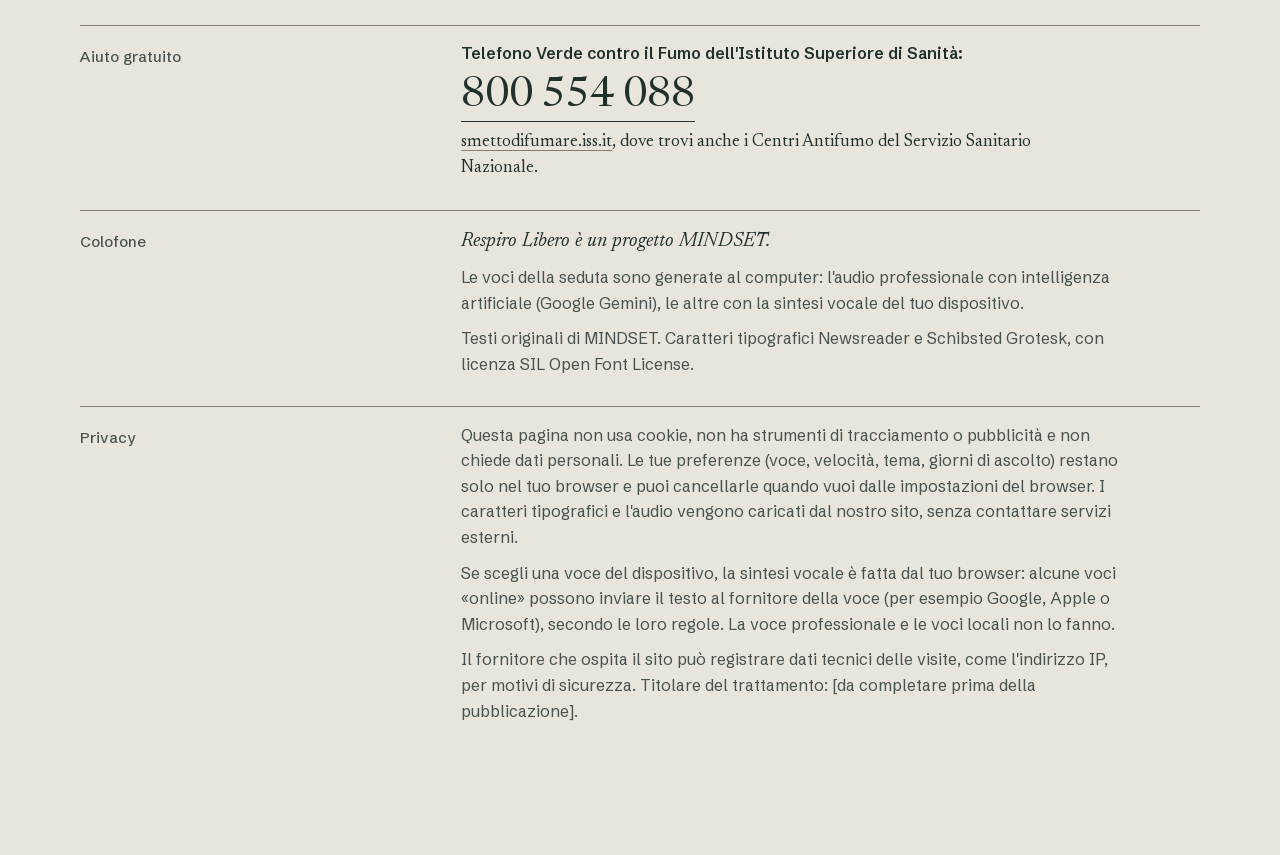
==== commit 51a1d94e: "Testi più naturali dopo la rilettura di Gemini e due revisori Gemini 4 ha segnalato 30 frasi che suo" ====
--- a/seduta-smettere-di-fumare.html
+++ b/seduta-smettere-di-fumare.html
@@ -654,10 +654,10 @@
         <p class="occhiello">Rilassamento guidato per chi vuole smettere di fumare · <span data-durata="testo">20–25 minuti</span> · in italiano</p>
         <h1 id="h-titolo"><span class="h1-a">Immagina la tua vita</span> <span class="h1-b">senza fumo.</span></h1>
         <div class="apertura-testo">
-          <p class="lede">Probabilmente hai già provato a smettere. Questa volta non devi combattere: ascolti, e&nbsp;lasci andare.</p>
+          <p class="lede">Probabilmente hai già provato a smettere. Questa volta non devi lottare: ti basta ascoltare e lasciar&nbsp;andare.</p>
           <p class="lede-2">
-            Una seduta di rilassamento guidato di <span data-durata="testo">20–25 minuti</span>, con un'idea
-            centrale semplice: non stai rinunciando a niente. Stai uscendo da una trappola.
+            Una seduta di rilassamento guidato di <span data-durata="testo">20–25 minuti</span> che parte
+            da un'idea semplice: non stai rinunciando a niente. Stai uscendo da una trappola.
           </p>
           <div class="cta-blocco">
             <a class="cta" id="ctaInizia" href="#seduta">Inizia la seduta <svg viewBox="0 0 20 20" aria-hidden="true"><path d="M2 10h15M11.5 4.5 17 10l-5.5 5.5" fill="none" stroke="currentColor" stroke-width="2"/></svg></a>
@@ -699,7 +699,7 @@
           </div>
           <div class="cosa">
             <p class="margine" aria-hidden="true">Dopo</p>
-            <div class="prosa"><h3>Ripetila per 7 giorni.</h3> <p>Ascoltala una volta al giorno per la prima settimana, idealmente la sera. Poi ogni volta che ne senti il bisogno.</p></div>
+            <div class="prosa"><h3>Ripetila per 7 giorni.</h3> <p>Ascoltala una volta al giorno per la prima settimana, meglio se la sera. Poi ogni volta che ne senti il bisogno.</p></div>
           </div>
         </div>
       </div>
@@ -789,7 +789,7 @@
         </div>
 
         <aside class="primo-minuto" aria-labelledby="h-primo-minuto">
-          <h3 id="h-primo-minuto">Il primo minuto.</h3> <p>Una voce ti dà il benvenuto e ti dice che non devi sforzarti, né credere a niente, né decidere adesso di smettere. Gli occhi restano aperti: li chiuderai più avanti, solo quando sono pronti.</p>
+          <h3 id="h-primo-minuto">Il primo minuto.</h3> <p>Una voce ti dà il benvenuto e ti dice che non devi sforzarti, né credere a niente, né decidere adesso di smettere. Gli occhi restano aperti: più avanti potranno chiudersi da soli, quando sarà il momento.</p>
         </aside>
 
         <div class="cnt indice">
@@ -818,14 +818,14 @@
         </div>
         <div class="cnt">
           <h2 id="h-dopo">Le prossime tre settimane</h2>
-          <p class="intro">Conta il modo in cui guardi la sigaretta, non lo stringere i denti. Queste sono le regole da tenere a mente.</p>
+          <p class="intro">Quello che conta è come guardi la sigaretta, non quanto stringi i denti. Queste sono le regole da tenere a mente.</p>
           <ol class="regole" role="list">
             <li><span class="r-num" aria-hidden="true">1</span><h3>Butta via tutto, subito</h3><p>Pacchetto, accendino, posacenere. Niente «scorta di emergenza»: tenerla significa che una parte di te crede ancora di rinunciare a qualcosa.</p></li>
             <li><span class="r-num" aria-hidden="true">2</span><h3>Quando arriva il pensiero</h3><p>Non combatterlo e non pensare «non posso». Pensa: <strong>«Che bello: non ne ho più bisogno».</strong> Unisci pollice e indice e fai un respiro profondo.</p></li>
             <li><span class="r-num" aria-hidden="true">3</span><h3>Il piccolo vuoto passa</h3><p>Per molte persone il disagio fisico è lieve e cala in pochi giorni, e nel giro di qualche settimana anche l'abitudine perde forza. È il segnale che ti stai liberando, non un pericolo. Se il disagio è forte o ti preoccupa, parlane con il medico.</p></li>
             <li><span class="r-num" aria-hidden="true">4</span><h3>Non evitare la vita</h3><p>Caffè, cene, amici, giornate difficili: vivili da subito. Ogni situazione affrontata senza fumo ti dimostra che non ti serviva.</p></li>
-            <li><span class="r-num" aria-hidden="true">5</span><h3>Non esiste «solo una»</h3><p>Una sigaretta è tutto ciò che serve per richiudere la trappola. Non c'è niente da provare: la risposta è sempre «No, grazie. Non fumo».</p></li>
-            <li><span class="r-num" aria-hidden="true">6</span><h3>Nessun vuoto da riempire</h3><p>Non stai perdendo niente, quindi non servono dolci o snack al suo posto. Se segui una terapia su consiglio medico, continua a seguire le indicazioni del medico.</p></li>
+            <li><span class="r-num" aria-hidden="true">5</span><h3>Non esiste «solo una»</h3><p>Basta una sigaretta per richiudere la trappola. Non serve provarne una per vedere: la risposta è sempre «No, grazie. Non fumo».</p></li>
+            <li><span class="r-num" aria-hidden="true">6</span><h3>Nessun vuoto da riempire</h3><p>Non stai perdendo niente, quindi non servono dolci o spuntini al posto del fumo. Se il medico ti ha consigliato un trattamento, continua a seguire le sue indicazioni.</p></li>
           </ol>
         </div>
       </div>
@@ -870,7 +870,7 @@
       <div class="blocco">
         <h2 class="etichetta lab" id="privacy">Privacy</h2>
         <div class="cnt col-testo">
-          <p>Questa pagina non usa cookie, non ha strumenti di tracciamento o pubblicità e non chiede dati personali. Le tue preferenze (voce, velocità, tema, giorni di ascolto) restano solo nel tuo browser e puoi cancellarle quando vuoi dalle impostazioni del browser. I caratteri tipografici e l'audio sono serviti dal nostro sito, senza contattare servizi esterni.</p>
+          <p>Questa pagina non usa cookie, non ha strumenti di tracciamento o pubblicità e non chiede dati personali. Le tue preferenze (voce, velocità, tema, giorni di ascolto) restano solo nel tuo browser e puoi cancellarle quando vuoi dalle impostazioni del browser. I caratteri tipografici e l'audio vengono caricati dal nostro sito, senza contattare servizi esterni.</p>
           <p>Se scegli una voce del dispositivo, la sintesi vocale è fatta dal tuo browser: alcune voci «online» possono inviare il testo al fornitore della voce (per esempio Google, Apple o Microsoft), secondo le loro regole. La voce professionale e le voci locali non lo fanno.</p>
           <p>Il fornitore che ospita il sito può registrare dati tecnici delle visite, come l'indirizzo IP, per motivi di sicurezza. Titolare del trattamento: <!-- DA COMPLETARE prima della pubblicazione: nome e contatto del titolare -->[da completare prima della pubblicazione].</p>
         </div>
@@ -910,8 +910,8 @@
 Un'ultima volta. Riempi i polmoni di aria pulita… {4}
 e mentre l'aria esce, lascia uscire con lei anche un po' di tensione. {5}
 Ora lascia che il respiro trovi da solo il suo ritmo. Non devi controllarlo: il tuo corpo sa respirare da sé. {4}
-Porta l'attenzione alla fronte, e lascia che si distenda, come se una mano gentile la lisciasse. {4}
-Gli occhi e le palpebre diventano morbidi, pesanti, in pace. {4}
+Porta l'attenzione alla fronte, e lascia che si distenda, come se una mano leggera l'accarezzasse. {4}
+Gli occhi si rilassano. Le palpebre si fanno morbide e pesanti. {4}
 La mascella si scioglie. I denti si separano appena. La lingua riposa. {4}
 La calma scende nel collo… nelle spalle… e le spalle si abbassano, libere da un peso che non serve più portare. {5}
 Scende lungo le braccia, fino alle mani, fino alla punta delle dita. Forse le senti calde, o leggere, o pesanti. Qualunque sensazione va bene. {5}
@@ -950,11 +950,11 @@
 Ma questa idea nasce da un errore. {3}
 Non si può rinunciare a qualcosa che non ti ha mai dato niente. {5}
 Pensaci. Prima della tua primissima sigaretta stavi benissimo senza. Non ti mancava. Non ti serviva per rilassarti, né per concentrarti, né per goderti un caffè. {5}
-E ricordi il sapore di quella prima sigaretta? Il fumo che graffiava la gola. Forse la tosse, forse un po' di nausea. Il tuo corpo, saggio, ti stava dicendo la verità. {6}
+E ricordi il sapore di quella prima sigaretta? Il fumo che graffiava la gola. Forse la tosse, forse un po' di nausea. Il tuo corpo lo sapeva già. Ti stava dicendo la verità. {6}
 ` },
     { titolo: 'Come funziona la trappola', testo: `
 Ecco come funziona davvero la trappola. {3}
-La nicotina lascia il corpo in fretta. E quando se ne va, lascia dietro di sé una sensazione leggera: un piccolo vuoto, un'inquietudine, come un prurito che chiede di essere grattato. {5}
+La nicotina lascia il corpo in fretta. E quando se ne va, lascia dietro di sé una sensazione leggera: un piccolo vuoto, un'inquietudine, come un prurito che vorresti grattare. {5}
 È quello che possiamo chiamare il piccolo mostro. {3}
 Accendi una sigaretta, e quel vuoto si chiude. E per un attimo ti sembra di provare piacere. {4}
 Ma quel piacere è soltanto la fine di un fastidio. Un fastidio che era stata la sigaretta precedente a creare. {5}
@@ -1005,13 +1005,13 @@
 È mattina. Ti svegli e respiri più a fondo. Bevi il caffè, e il suo aroma è più ricco che mai. Lo gusti, così com'è. {6}
 Ora è la fine di un buon pasto. Ti appoggi allo schienale con soddisfazione. Il pasto è completo così. Non manca niente. {6}
 Ora arriva un momento di stress: una scadenza, una discussione, un imprevisto. Fai un respiro profondo, la mente è lucida, e lo affronti meglio di come avresti fatto fumando. Perché adesso hai un problema in meno, non uno in più. {7}
-Ora sei in compagnia: amici, un bicchiere, risate. Qualcuno accende una sigaretta. Lo guardi senza invidia, anzi, con un po' di tenerezza. E ti godi la serata, completamente presente. {7}
+Ora sei in compagnia: amici, un bicchiere, risate. Qualcuno accende una sigaretta. Lo guardi senza invidia, anzi, con un po' di tenerezza. E ti godi davvero la serata. {7}
 Ora è un momento di attesa, di noia. E ti accorgi che le mani sono tranquille, il respiro è calmo, e va bene così. {5}
 E intanto, giorno dopo giorno, il tuo corpo si ripulisce. Il sangue porta più ossigeno. Il respiro si allunga. Il gusto e l'olfatto si risvegliano. L'energia ritorna. {6}
-Ogni cellula del tuo corpo ti ringrazia. {5}
+E lo senti, dalla testa ai piedi. {5}
 ` },
     { titolo: 'La tua scelta', testo: `
-E adesso, nel tuo luogo sicuro, è il momento di una scelta semplice. Non un sacrificio: una liberazione. {4}
+E adesso, nel tuo luogo sicuro, è il momento di una scelta semplice. Non è un sacrificio. È una liberazione. {4}
 Se senti che è giusto per te, ripeti dentro di te, con calma e con gioia: «Da adesso, non fumo più». {6}
 «Non rinuncio a niente. Mi riprendo tutto». {6}
 Senti la gioia che arriva? Non devi aspettare settimane per sentirti una persona libera. Lo sei già, da questo momento. {6}
@@ -1035,7 +1035,7 @@
 Tre… muovi un po' le dita delle mani e dei piedi. Il respiro si fa più vivace. {3}
 Quattro… l'energia sale, come in una mattina di sole. {3}
 Cinque. Apri gli occhi. Fai un bel respiro… ed eccoti qui. {3}
-Se hai vicino il pacchetto, prendilo e buttalo via, insieme all'accendino. Non con tristezza: con il sollievo di chi si toglie finalmente un sassolino dalla scarpa. {4}
+Se hai vicino il pacchetto, prendilo e buttalo via, insieme all'accendino. Non con tristezza, ma con il sollievo di chi si toglie finalmente un sassolino dalla scarpa. {4}
 Questa è la tua nuova vita. Goditela. {2}
 ` }
   ];
@@ -1275,7 +1275,7 @@
     const key = d.getFullYear() + '-' + (d.getMonth() + 1) + '-' + d.getDate();
     if (!prefs.days.includes(key)) { prefs.days.push(key); savePrefs(); }
     renderStreak();
-    show('Seduta completata. Butta via pacchetto e accendino: da adesso sei fuori dalla trappola.');
+    show('Seduta completata. Butta via il pacchetto e l'accendino: non ti servono più.');
     ui();
     phaseLabel.textContent = 'Seduta completata';
   }
@@ -1395,7 +1395,7 @@
     renderVoiceNote();
   }
   function renderVoiceNote() {
-    const pre = audioFailed ? 'Audio professionale non raggiungibile, uso un\'alternativa. ' : '';
+    const pre = audioFailed ? 'Audio principale non disponibile, uso un\'alternativa. ' : '';
     voiceNote.textContent = pre + voiceNoteText();
   }
   function voiceNoteText() {
@@ -1404,9 +1404,9 @@
     } else if (!synth) {
       return 'Questo browser non supporta la sintesi vocale: la seduta scorre come testo, con il ritmo e le pause giuste, così puoi leggerla ad alta voce o farla leggere a qualcuno.';
     } else if (!voices.length) {
-      return 'Nessuna voce italiana trovata su questo dispositivo: la seduta scorre come testo, con il ritmo e le pause giuste.';
+      return 'Su questo dispositivo non ci sono voci italiane: puoi seguire la seduta sullo schermo, con il ritmo e le pause giuste.';
     } else if (!voice) {
-      return 'Modalità solo testo: le frasi scorrono con il ritmo e le pause giuste, così puoi leggerle ad alta voce a te o a un\'altra persona.';
+      return 'Modalità solo testo: le frasi scorrono con il ritmo e le pause giuste, così puoi leggerle ad alta voce, per te o per un\'altra persona.';
     } else {
       return 'Voce del dispositivo: tieni lo schermo acceso e la pagina aperta fino alla fine.';
     }
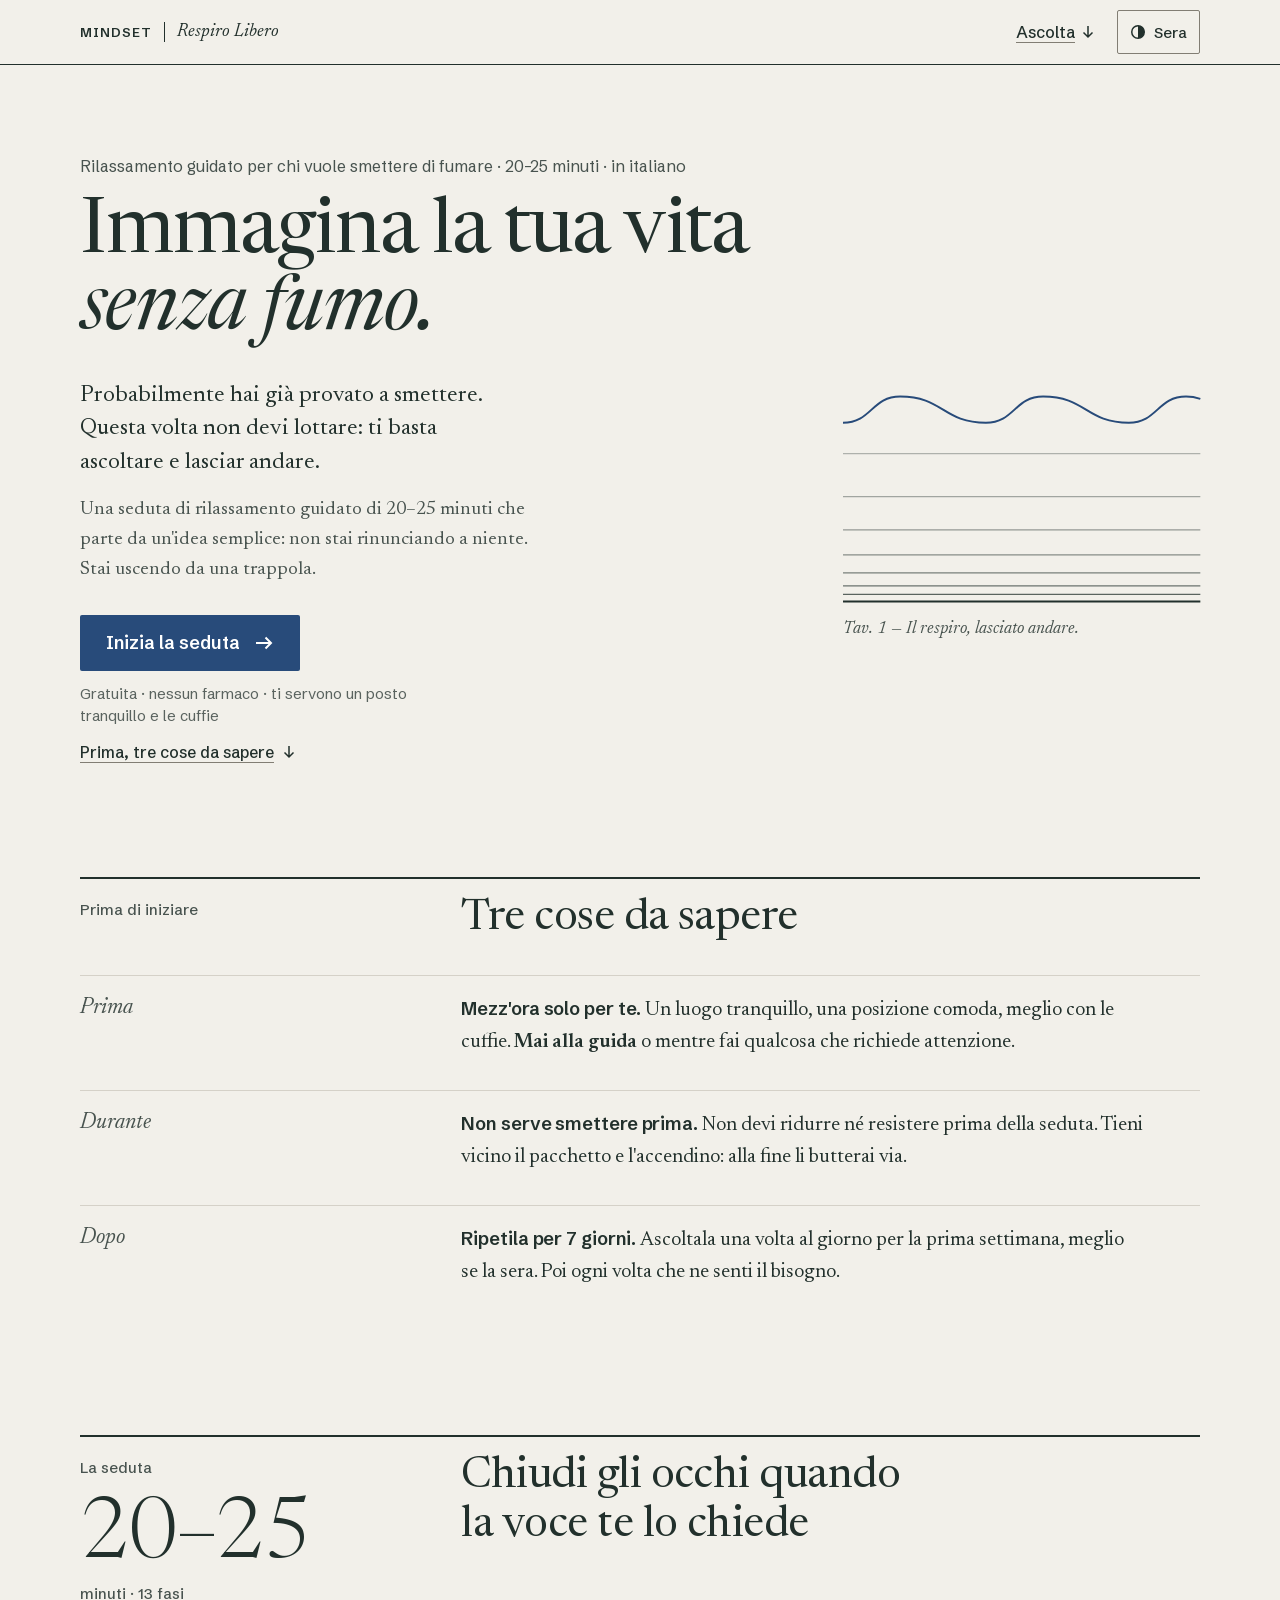
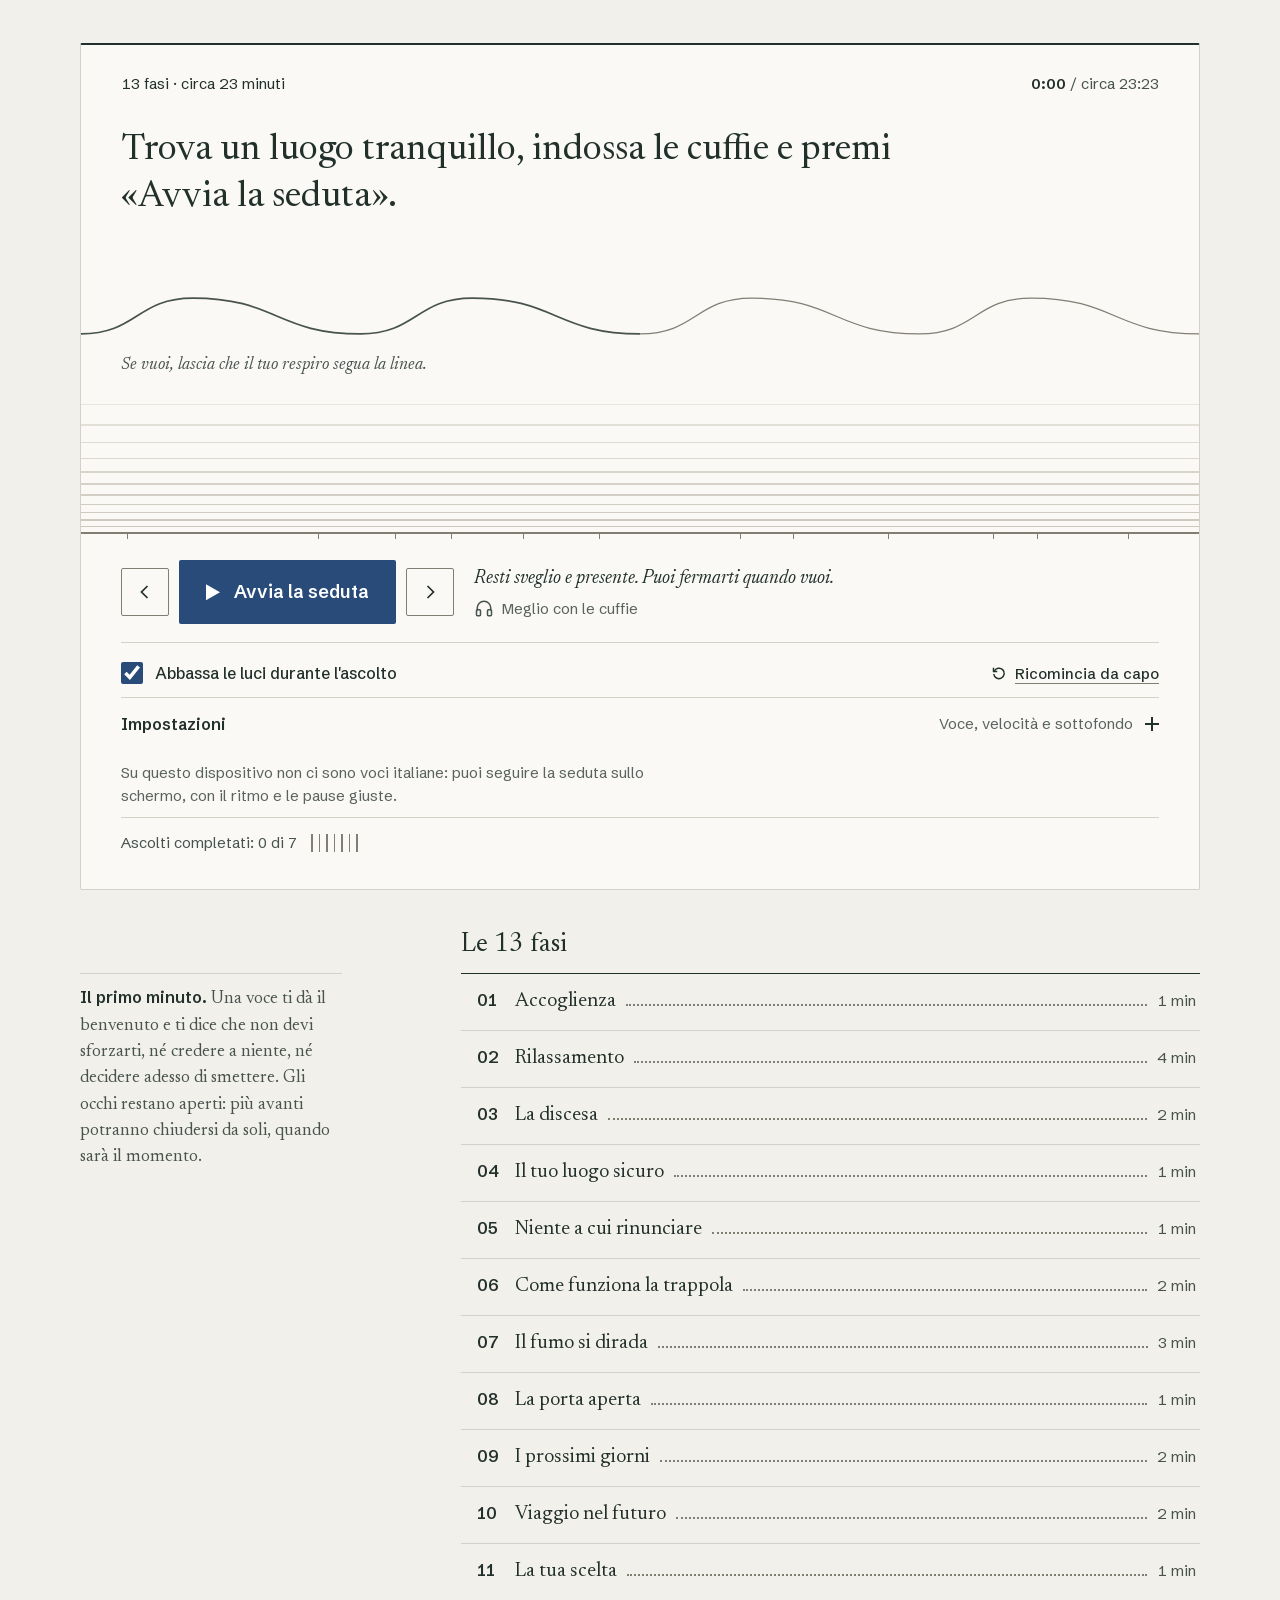
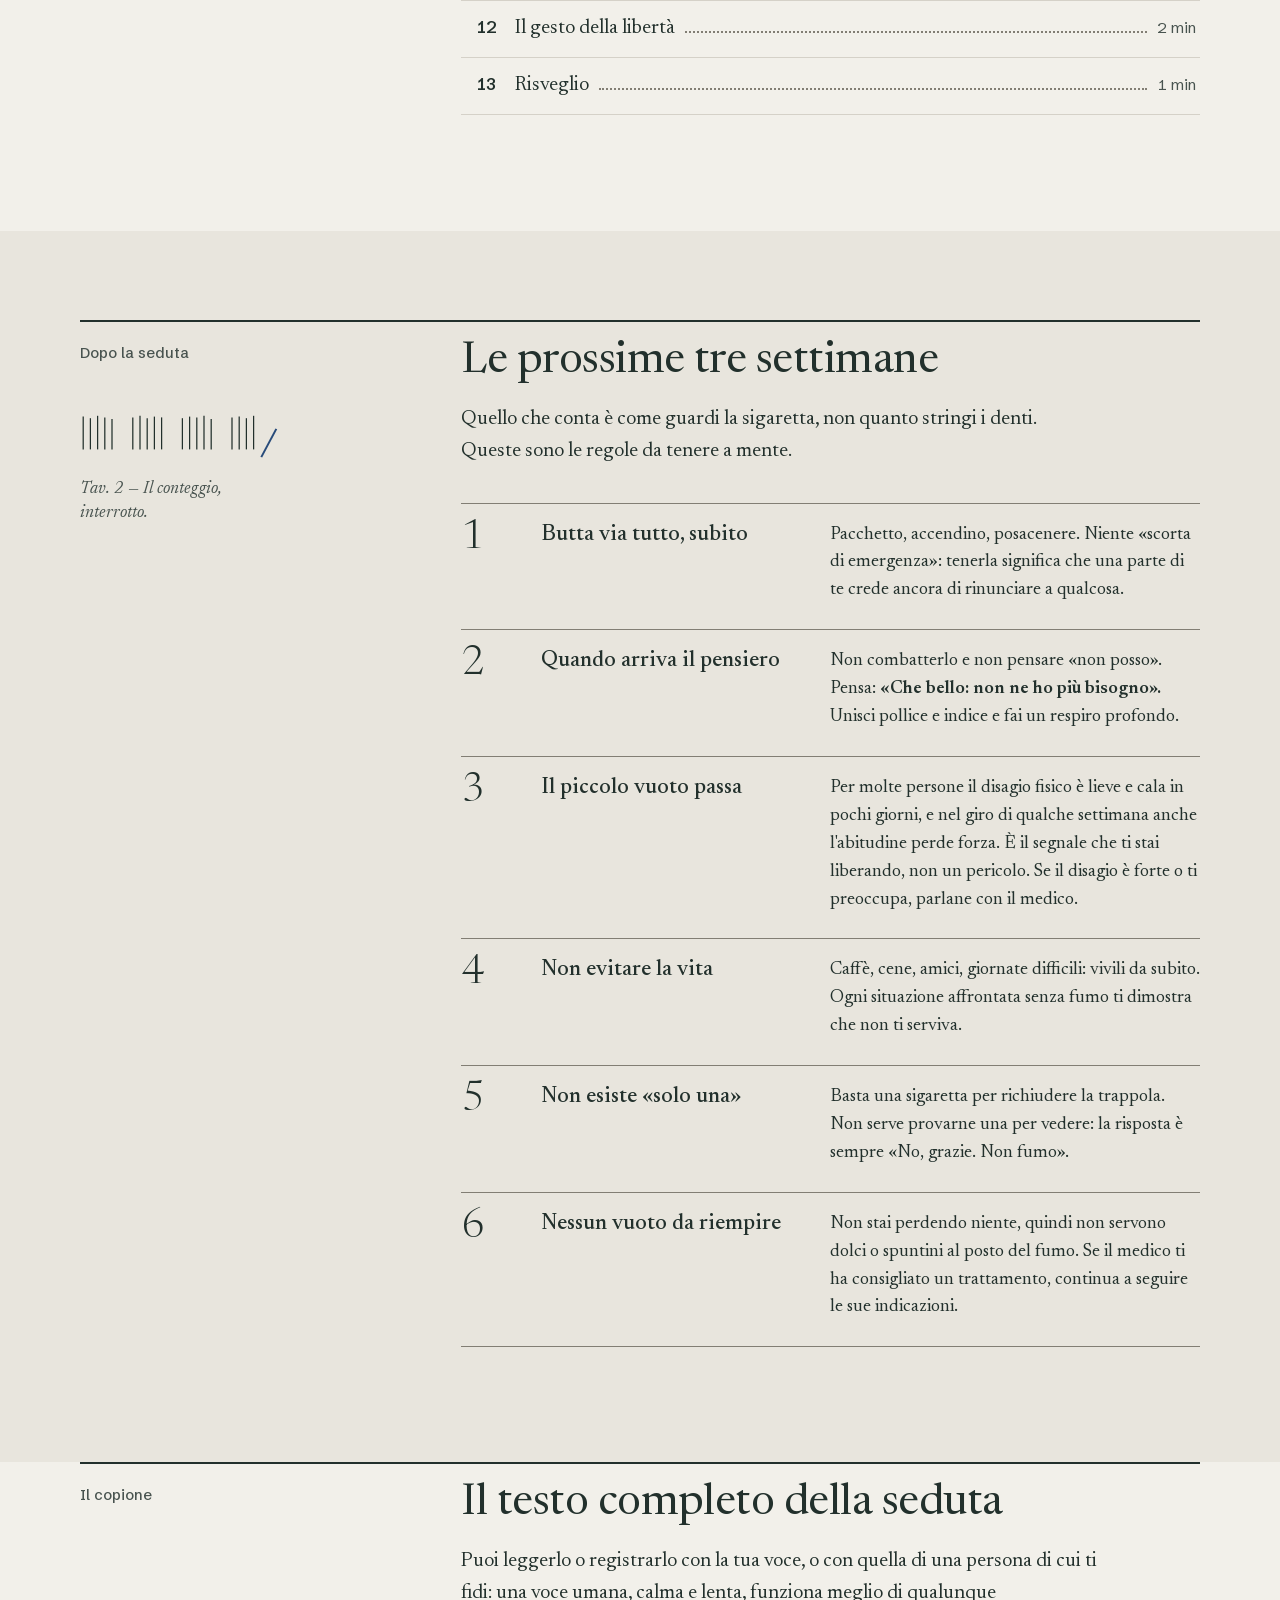
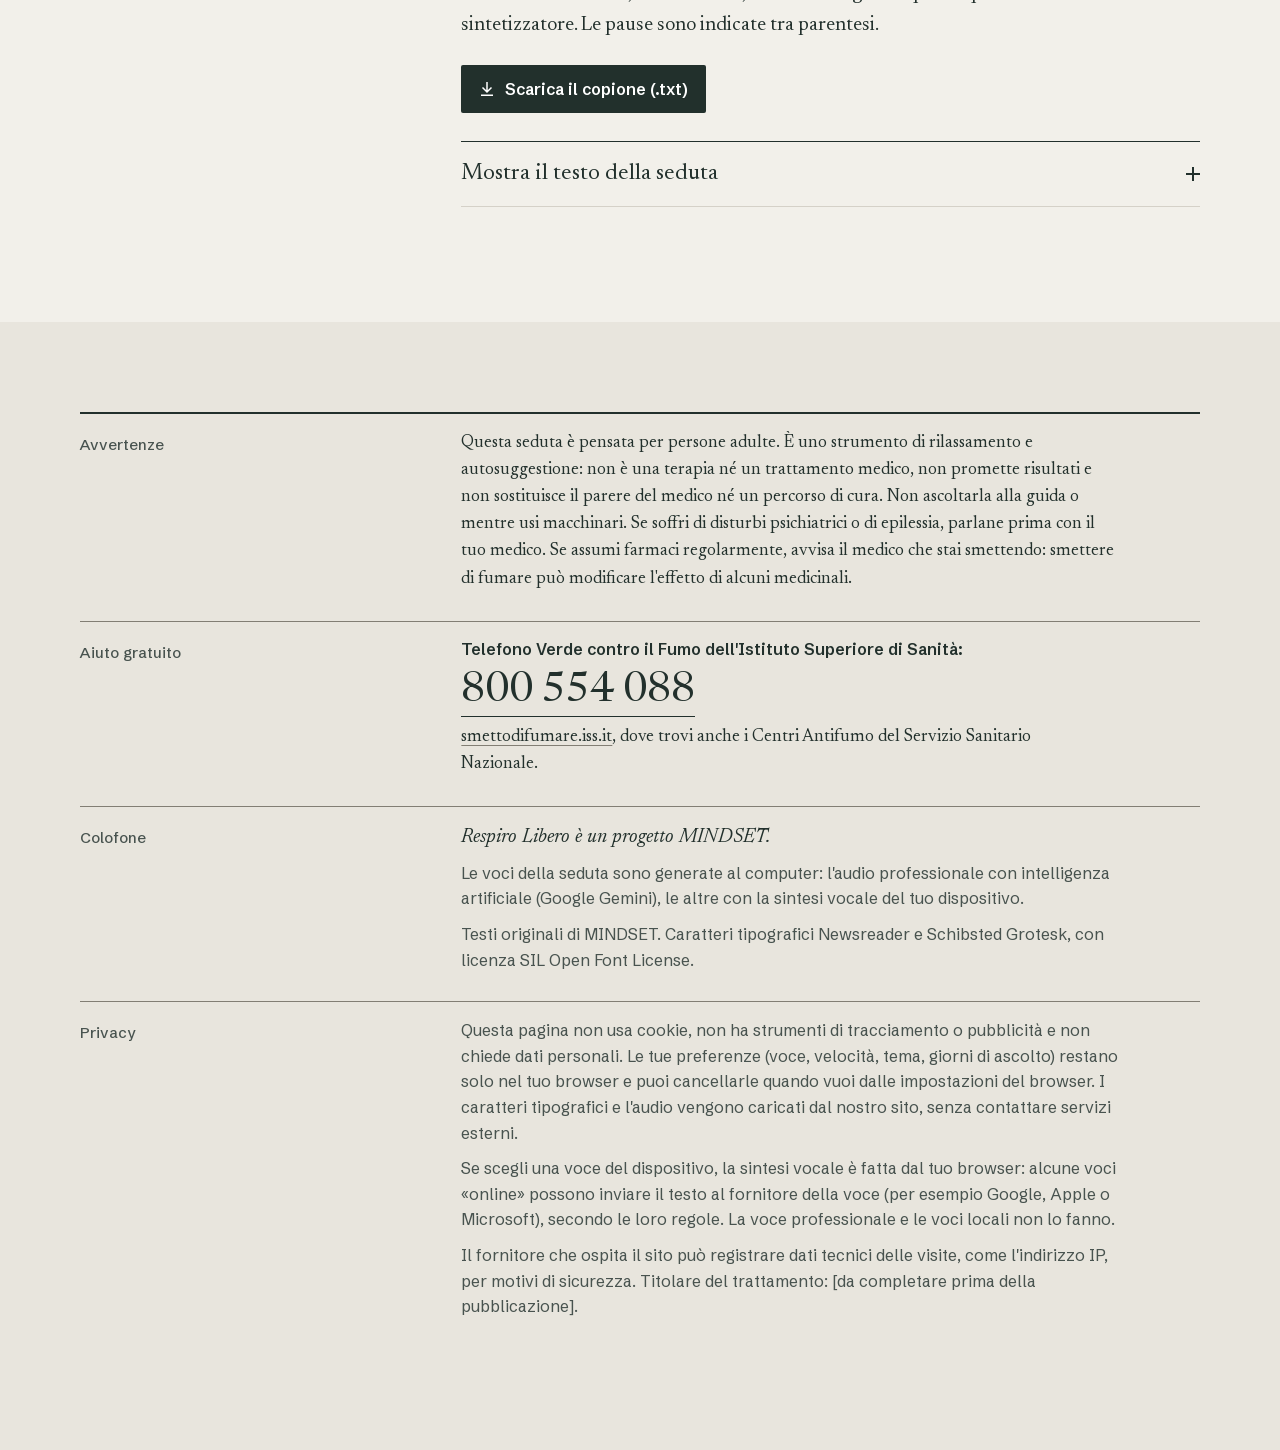
==== commit a9ddbc4f: "Pagina: apostrofo protetto nel messaggio di fine seduta La nuova frase «l'accendino» stava in una st" ====
--- a/seduta-smettere-di-fumare.html
+++ b/seduta-smettere-di-fumare.html
@@ -1275,7 +1275,7 @@
     const key = d.getFullYear() + '-' + (d.getMonth() + 1) + '-' + d.getDate();
     if (!prefs.days.includes(key)) { prefs.days.push(key); savePrefs(); }
     renderStreak();
-    show('Seduta completata. Butta via il pacchetto e l'accendino: non ti servono più.');
+    show('Seduta completata. Butta via il pacchetto e l\'accendino: non ti servono più.');
     ui();
     phaseLabel.textContent = 'Seduta completata';
   }
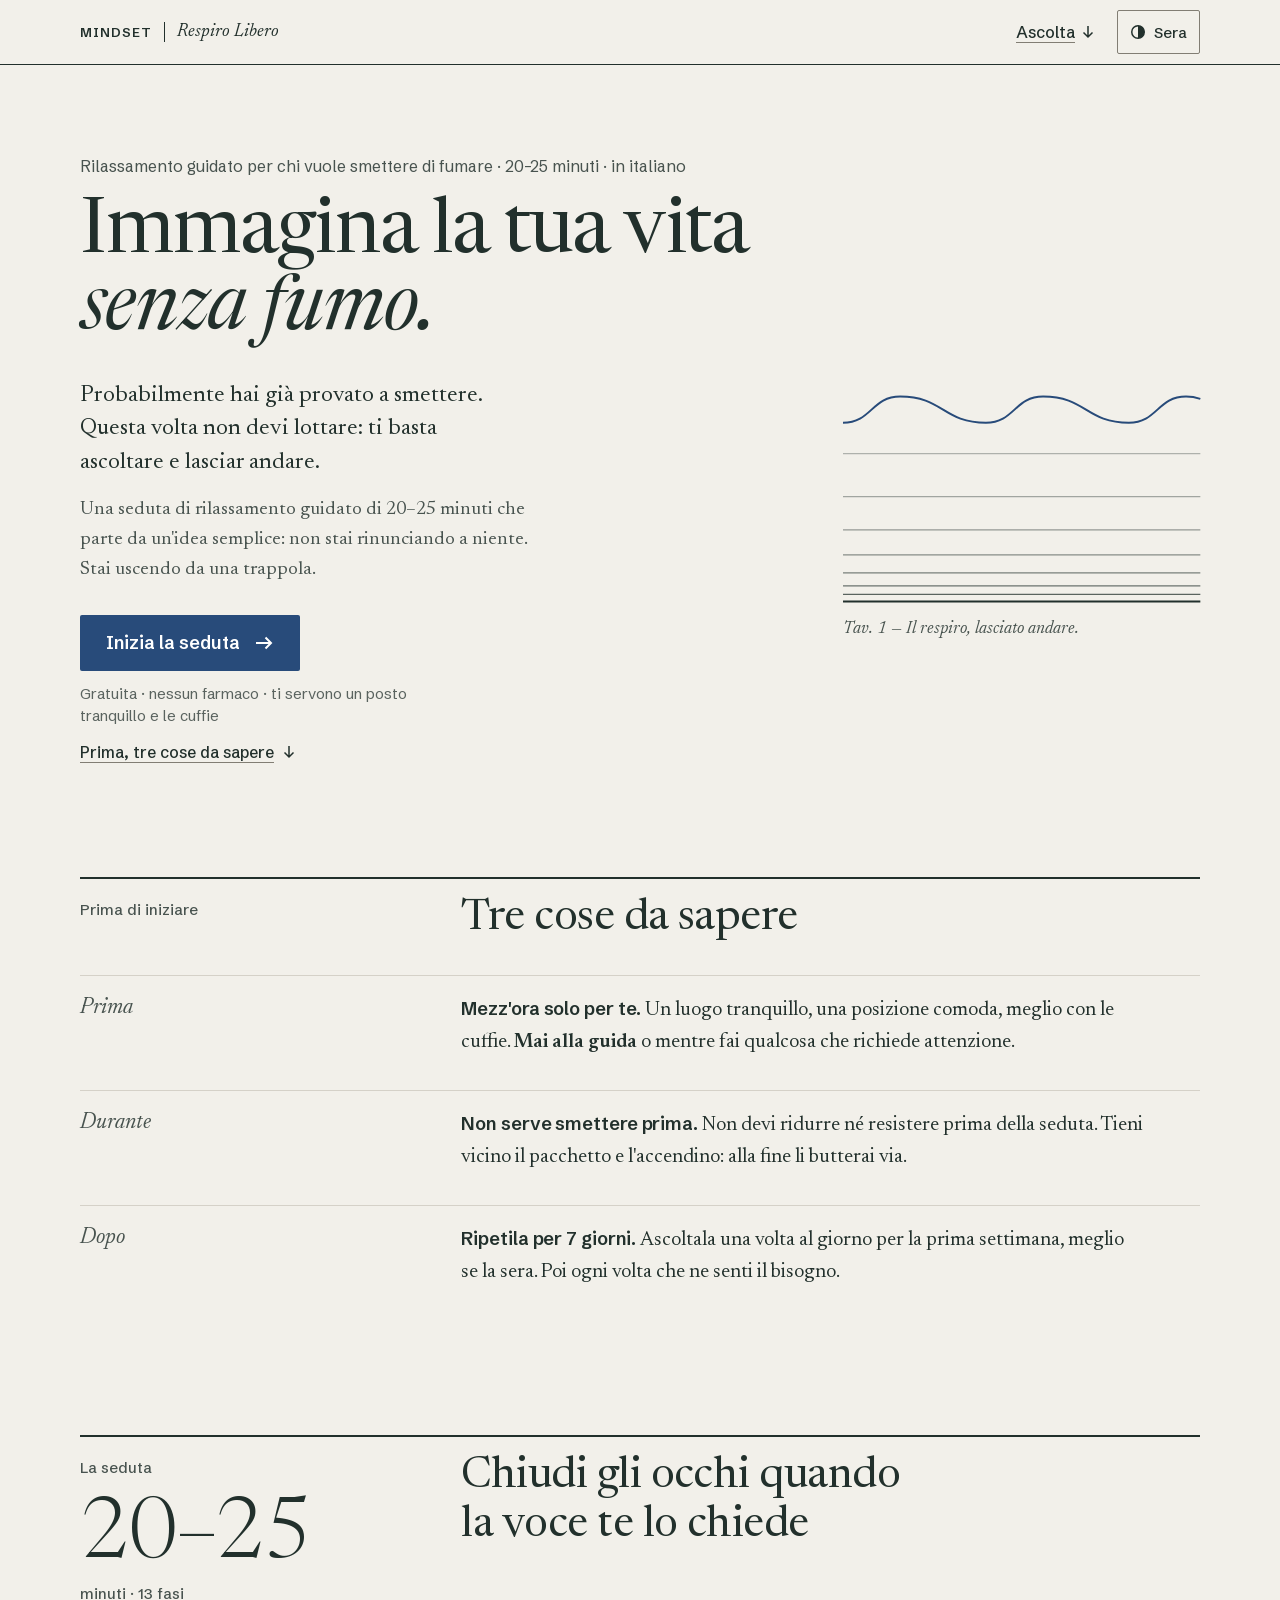
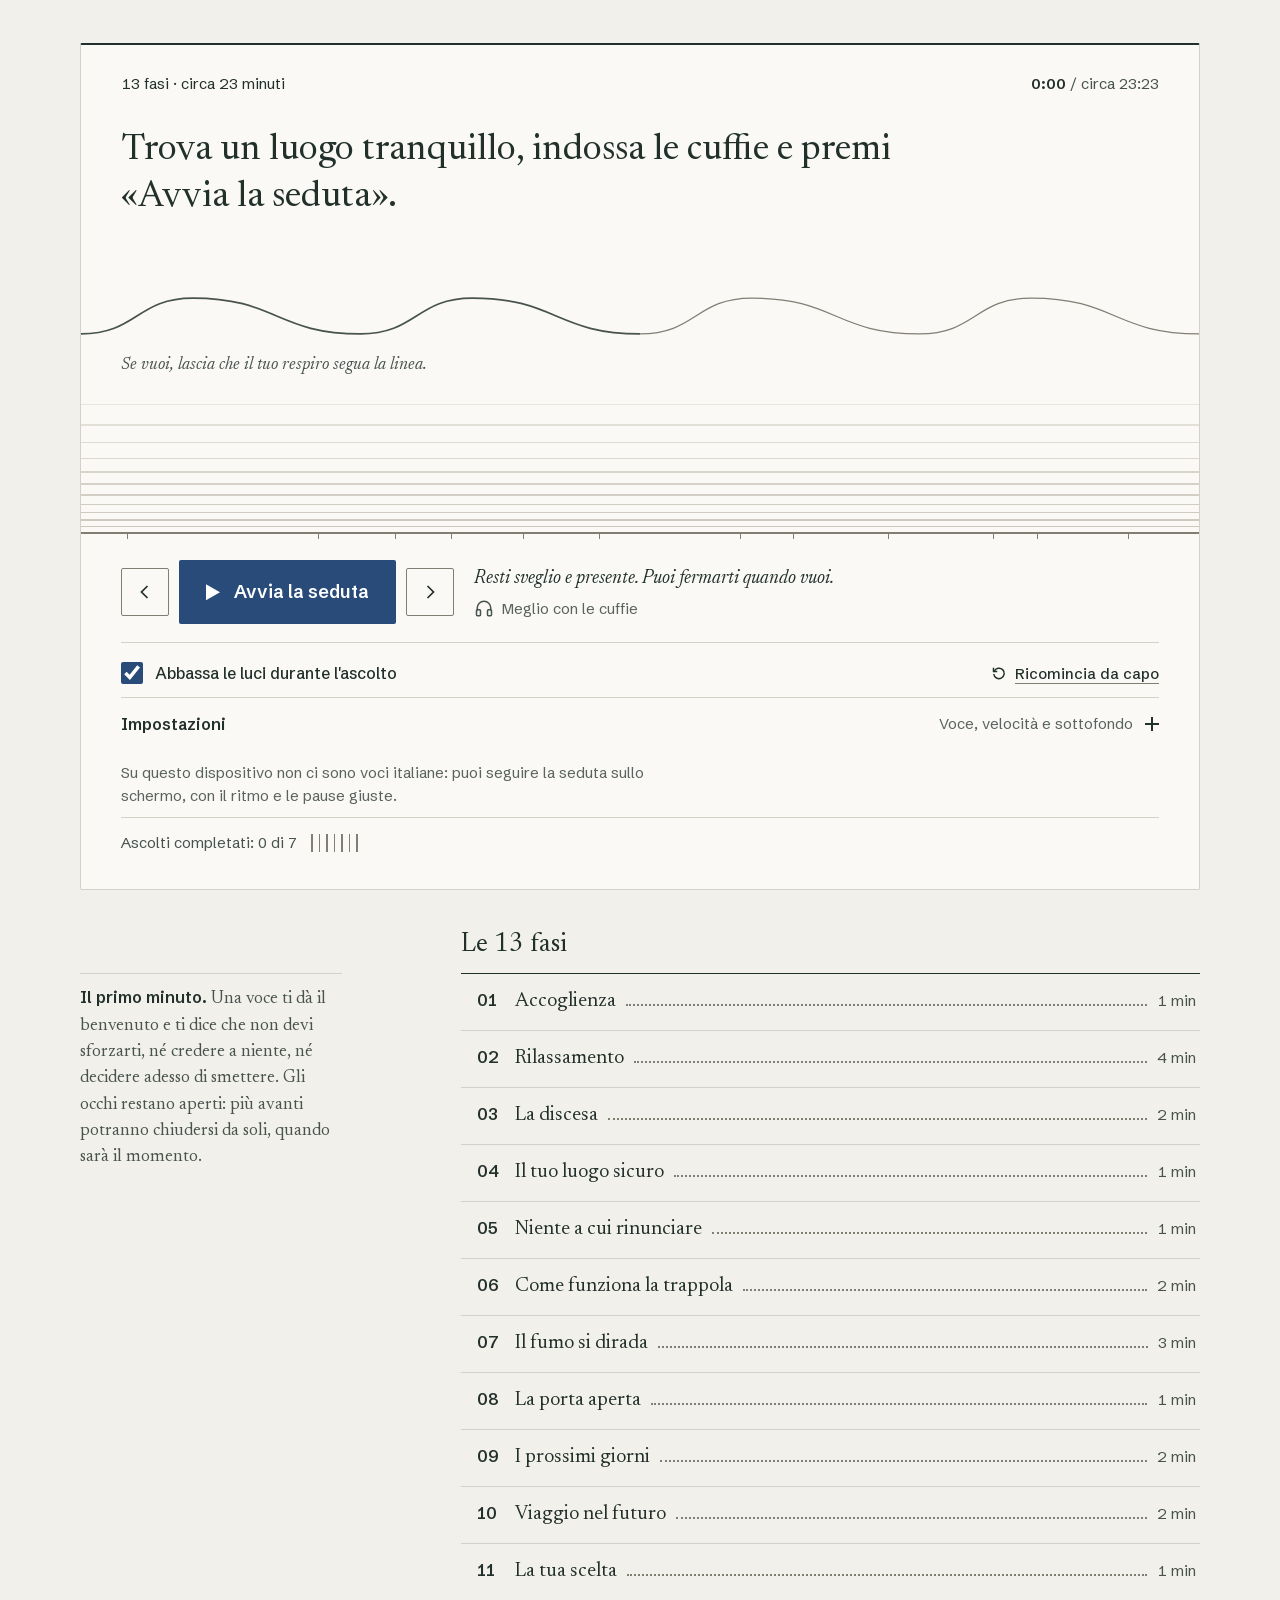
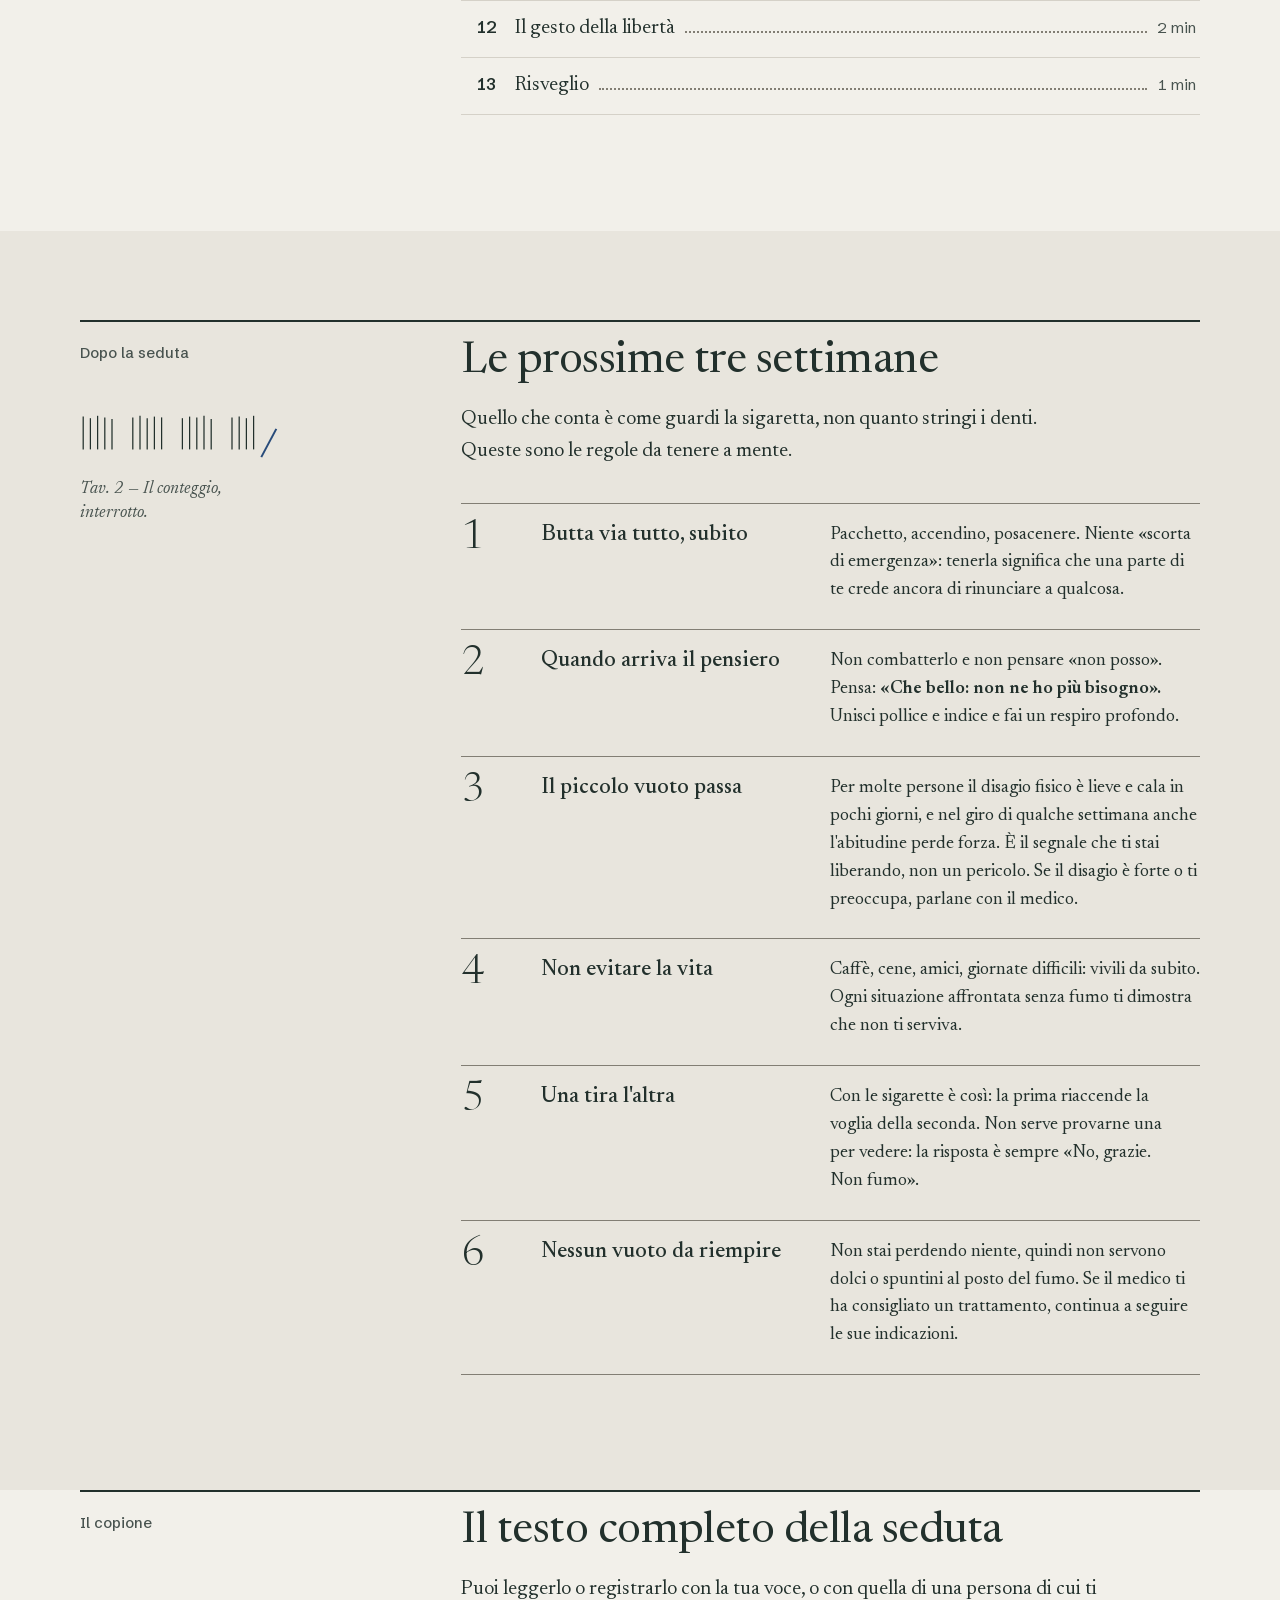
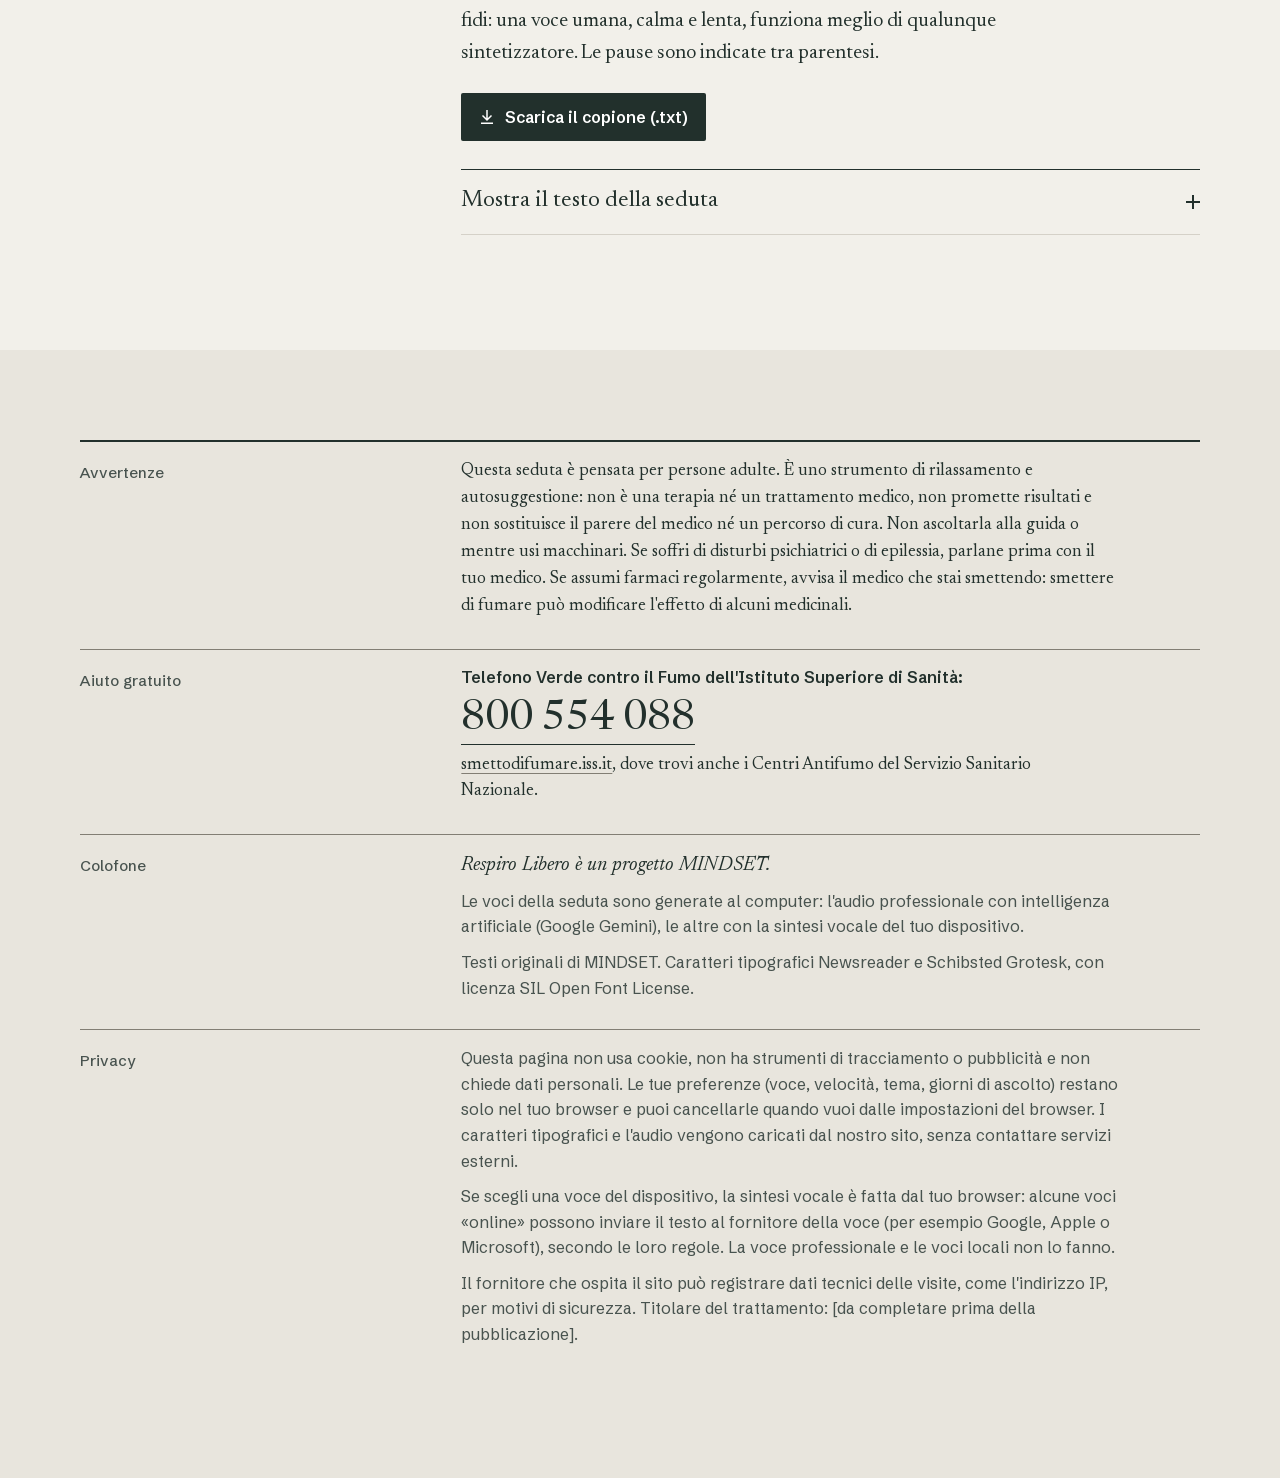
==== commit 53ddc670: "Pagina: la regola «Una tira l'altra» con parole nostre Sostituisce «Non esiste solo una» e «Basta un" ====
--- a/seduta-smettere-di-fumare.html
+++ b/seduta-smettere-di-fumare.html
@@ -824,7 +824,7 @@
             <li><span class="r-num" aria-hidden="true">2</span><h3>Quando arriva il pensiero</h3><p>Non combatterlo e non pensare «non posso». Pensa: <strong>«Che bello: non ne ho più bisogno».</strong> Unisci pollice e indice e fai un respiro profondo.</p></li>
             <li><span class="r-num" aria-hidden="true">3</span><h3>Il piccolo vuoto passa</h3><p>Per molte persone il disagio fisico è lieve e cala in pochi giorni, e nel giro di qualche settimana anche l'abitudine perde forza. È il segnale che ti stai liberando, non un pericolo. Se il disagio è forte o ti preoccupa, parlane con il medico.</p></li>
             <li><span class="r-num" aria-hidden="true">4</span><h3>Non evitare la vita</h3><p>Caffè, cene, amici, giornate difficili: vivili da subito. Ogni situazione affrontata senza fumo ti dimostra che non ti serviva.</p></li>
-            <li><span class="r-num" aria-hidden="true">5</span><h3>Non esiste «solo una»</h3><p>Basta una sigaretta per richiudere la trappola. Non serve provarne una per vedere: la risposta è sempre «No, grazie. Non fumo».</p></li>
+            <li><span class="r-num" aria-hidden="true">5</span><h3>Una tira l'altra</h3><p>Con le sigarette è così: la prima riaccende la voglia della seconda. Non serve provarne una per vedere: la risposta è sempre «No, grazie. Non fumo».</p></li>
             <li><span class="r-num" aria-hidden="true">6</span><h3>Nessun vuoto da riempire</h3><p>Non stai perdendo niente, quindi non servono dolci o spuntini al posto del fumo. Se il medico ti ha consigliato un trattamento, continua a seguire le sue indicazioni.</p></li>
           </ol>
         </div>
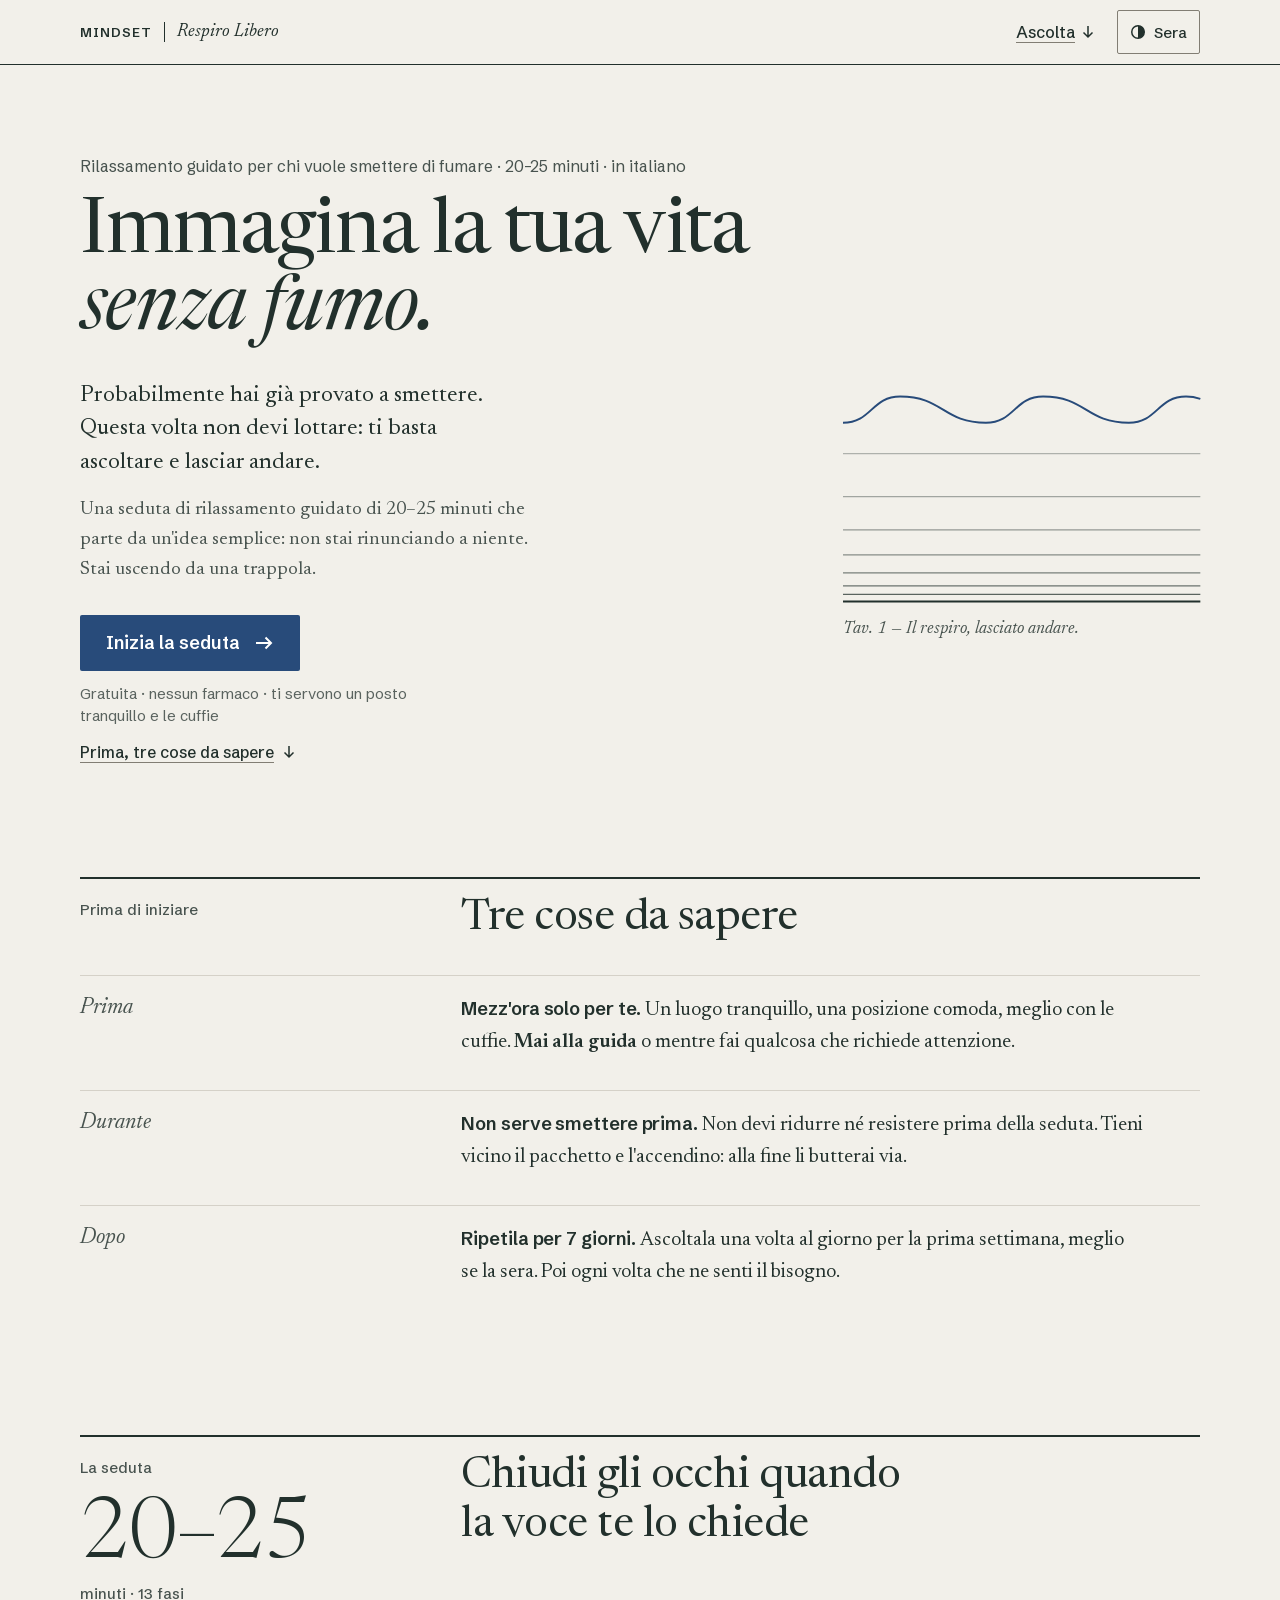
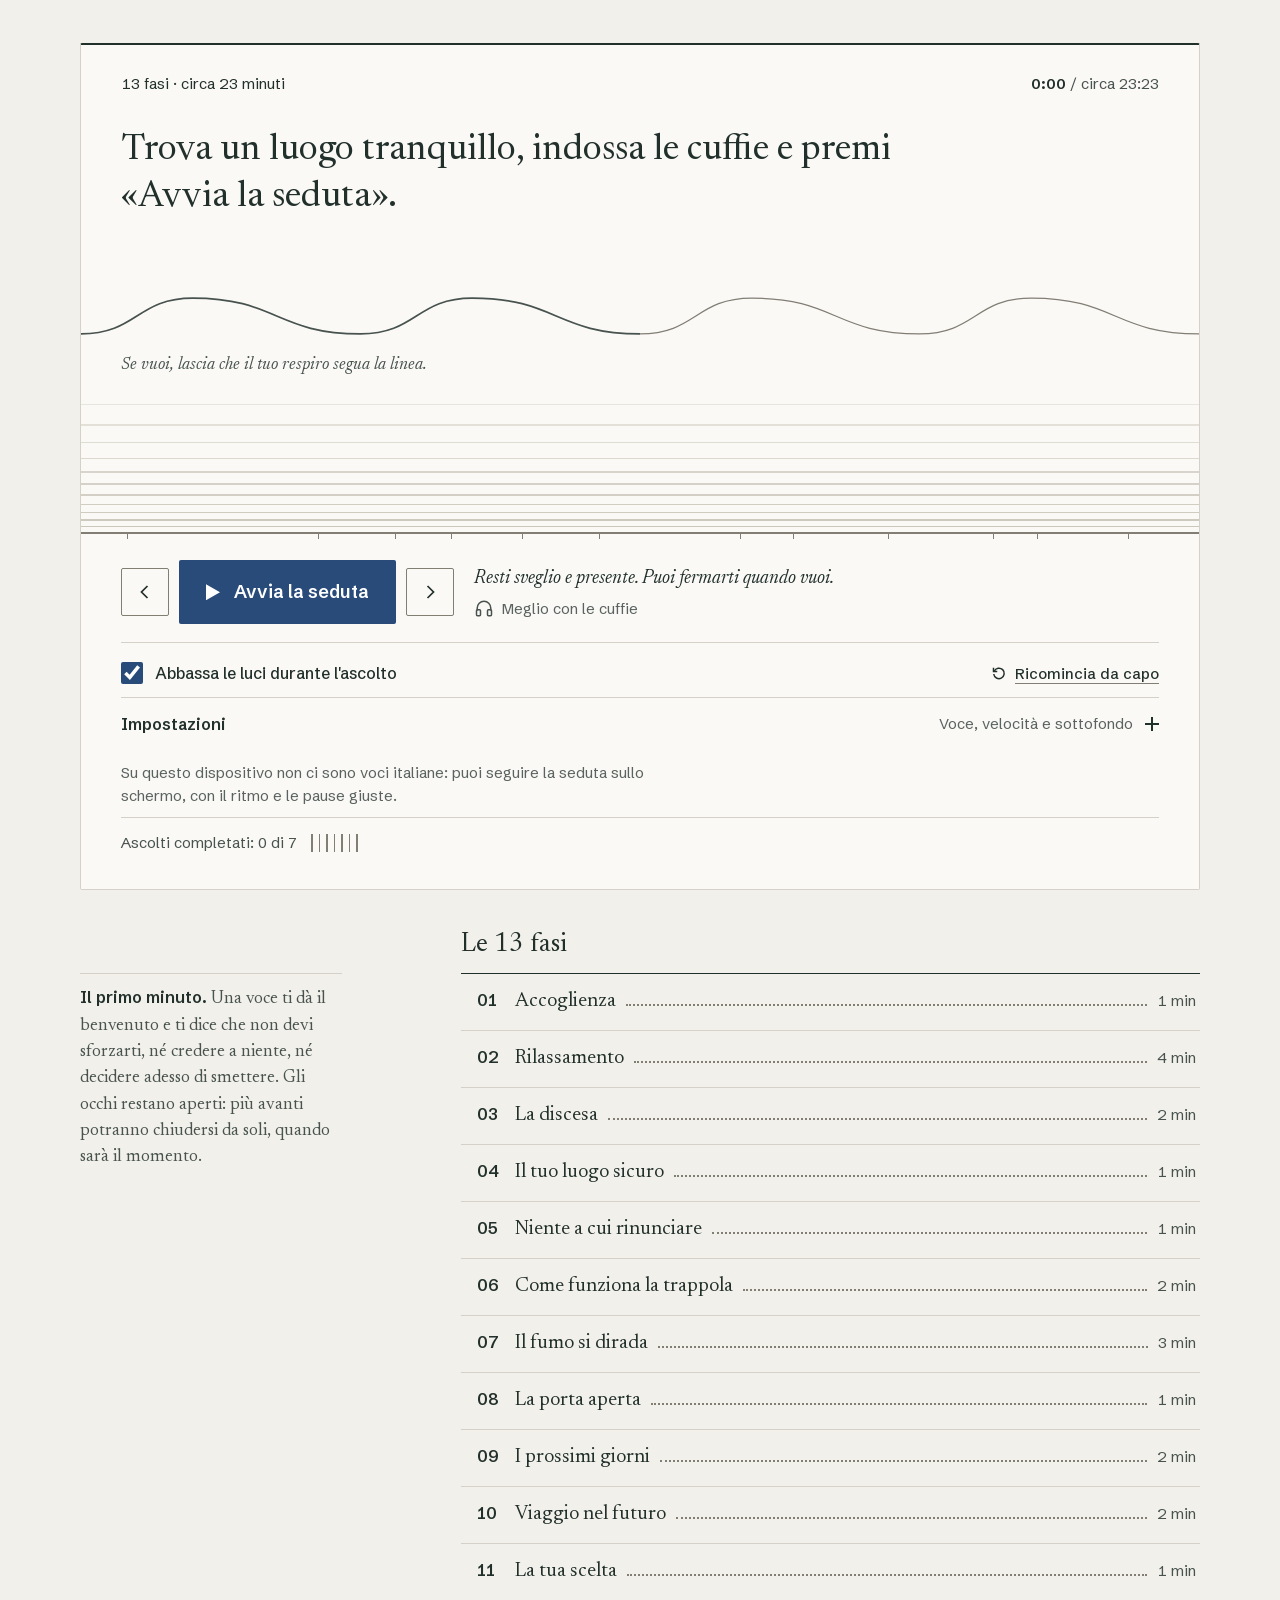
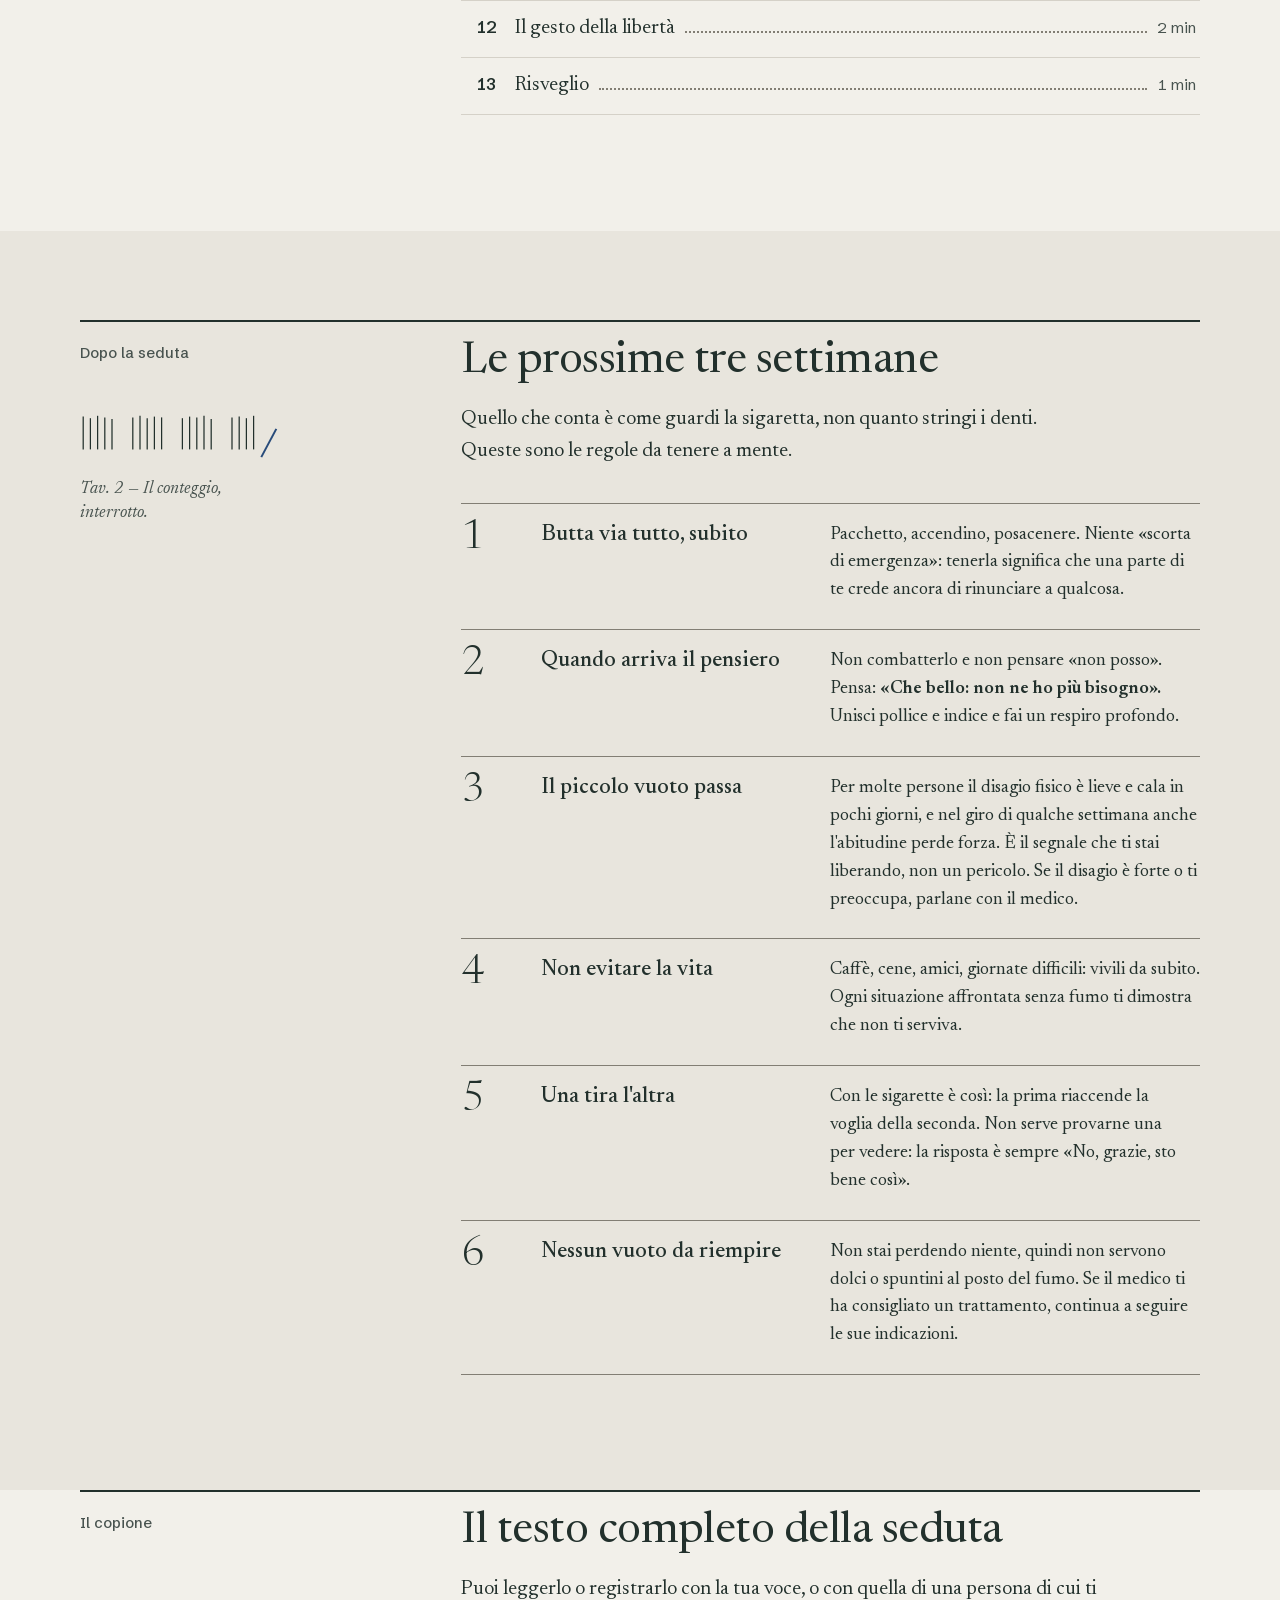
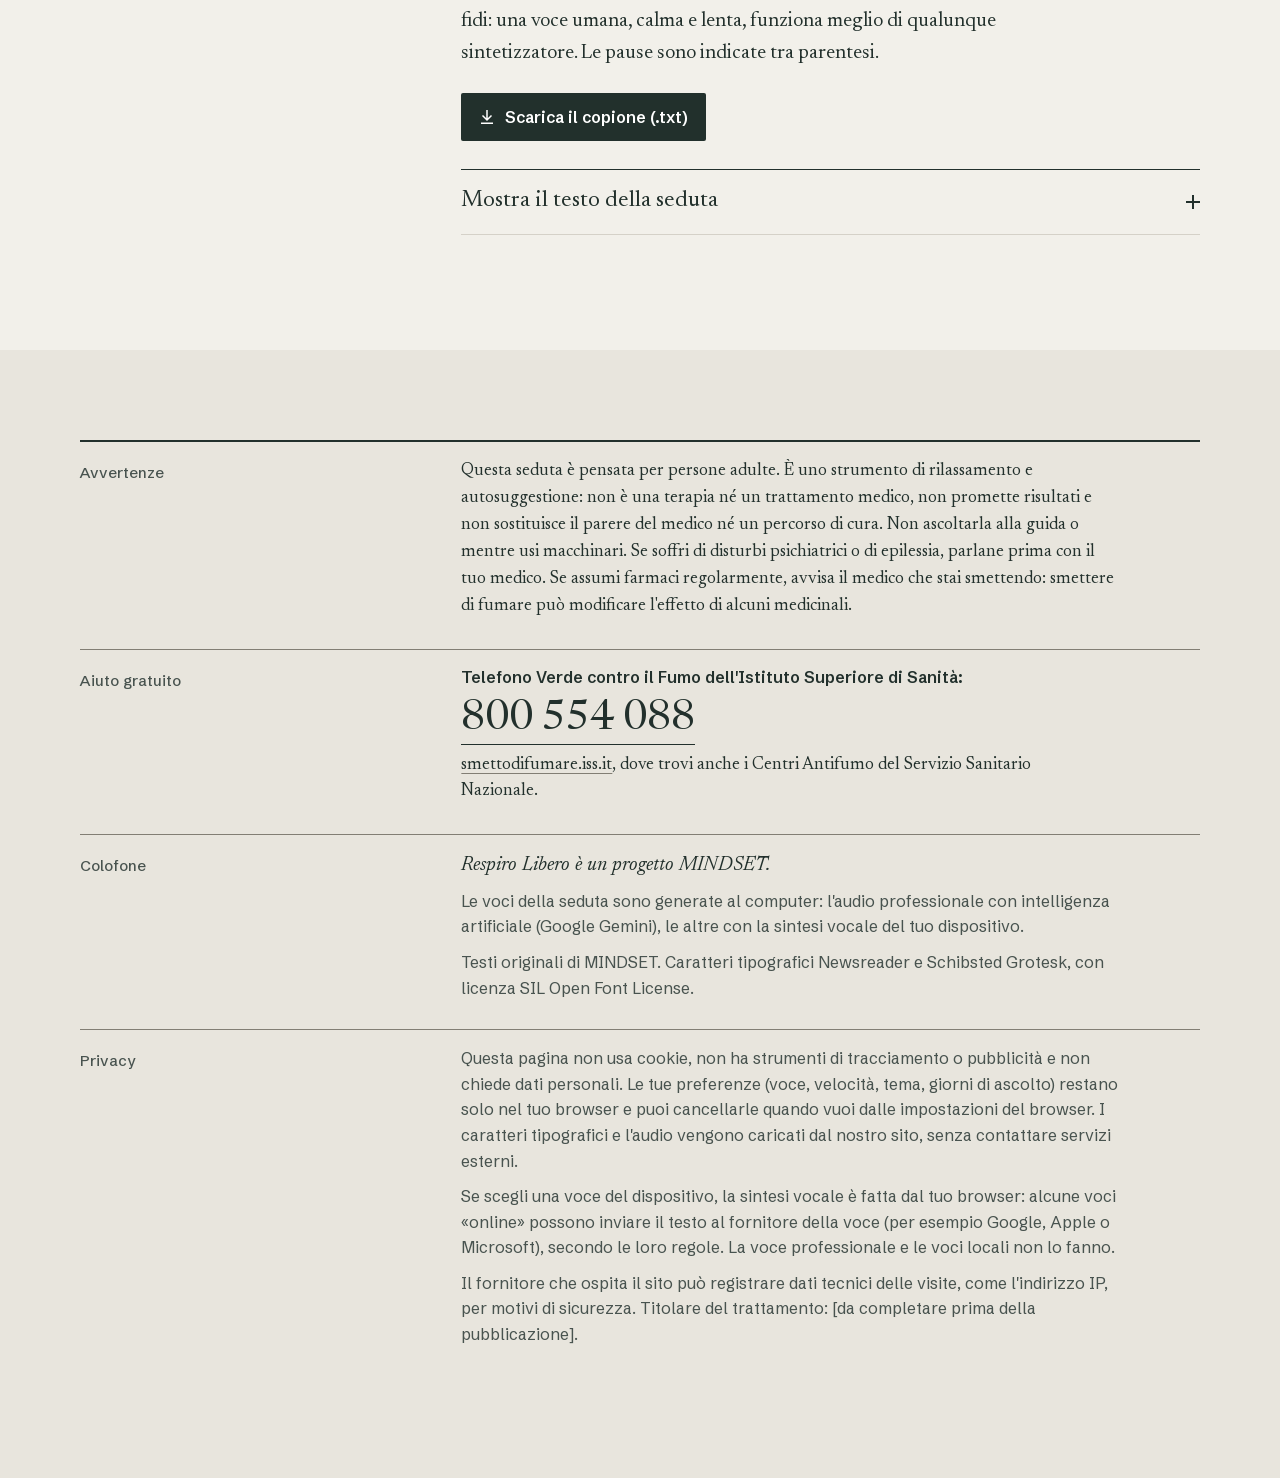
==== commit ff49bed1: "Testi: la risposta da dare diventa «No, grazie, sto bene così» «Non fumo» invitava repliche come «be" ====
--- a/seduta-smettere-di-fumare.html
+++ b/seduta-smettere-di-fumare.html
@@ -824,7 +824,7 @@
             <li><span class="r-num" aria-hidden="true">2</span><h3>Quando arriva il pensiero</h3><p>Non combatterlo e non pensare «non posso». Pensa: <strong>«Che bello: non ne ho più bisogno».</strong> Unisci pollice e indice e fai un respiro profondo.</p></li>
             <li><span class="r-num" aria-hidden="true">3</span><h3>Il piccolo vuoto passa</h3><p>Per molte persone il disagio fisico è lieve e cala in pochi giorni, e nel giro di qualche settimana anche l'abitudine perde forza. È il segnale che ti stai liberando, non un pericolo. Se il disagio è forte o ti preoccupa, parlane con il medico.</p></li>
             <li><span class="r-num" aria-hidden="true">4</span><h3>Non evitare la vita</h3><p>Caffè, cene, amici, giornate difficili: vivili da subito. Ogni situazione affrontata senza fumo ti dimostra che non ti serviva.</p></li>
-            <li><span class="r-num" aria-hidden="true">5</span><h3>Una tira l'altra</h3><p>Con le sigarette è così: la prima riaccende la voglia della seconda. Non serve provarne una per vedere: la risposta è sempre «No, grazie. Non fumo».</p></li>
+            <li><span class="r-num" aria-hidden="true">5</span><h3>Una tira l'altra</h3><p>Con le sigarette è così: la prima riaccende la voglia della seconda. Non serve provarne una per vedere: la risposta è sempre «No, grazie, sto bene così».</p></li>
             <li><span class="r-num" aria-hidden="true">6</span><h3>Nessun vuoto da riempire</h3><p>Non stai perdendo niente, quindi non servono dolci o spuntini al posto del fumo. Se il medico ti ha consigliato un trattamento, continua a seguire le sue indicazioni.</p></li>
           </ol>
         </div>
@@ -998,7 +998,7 @@
 In pochi giorni quella vocina diventa più debole. Poi un sussurro. Poi silenzio. {5}
 E sai anche un'altra cosa, con assoluta chiarezza: non esiste «una sigaretta sola». {4}
 Una sola sigaretta è proprio il modo in cui la trappola si richiude. È così che ti ha trattenuto per tutto questo tempo. {4}
-Così, se un giorno qualcuno ti offrirà una sigaretta, o un pensiero ti suggerirà «solo questa», sorriderai, perché conosci la verità. E dirai, con leggerezza: «No, grazie. Non fumo». {6}
+Così, se un giorno qualcuno ti offrirà una sigaretta, o un pensiero ti suggerirà «solo questa», sorriderai, perché conosci la verità. E dirai, con leggerezza: «No, grazie, sto bene così». {6}
 ` },
     { titolo: 'Viaggio nel futuro', testo: `
 Ora lascia che la mente faccia un piccolo viaggio nel futuro. {3}
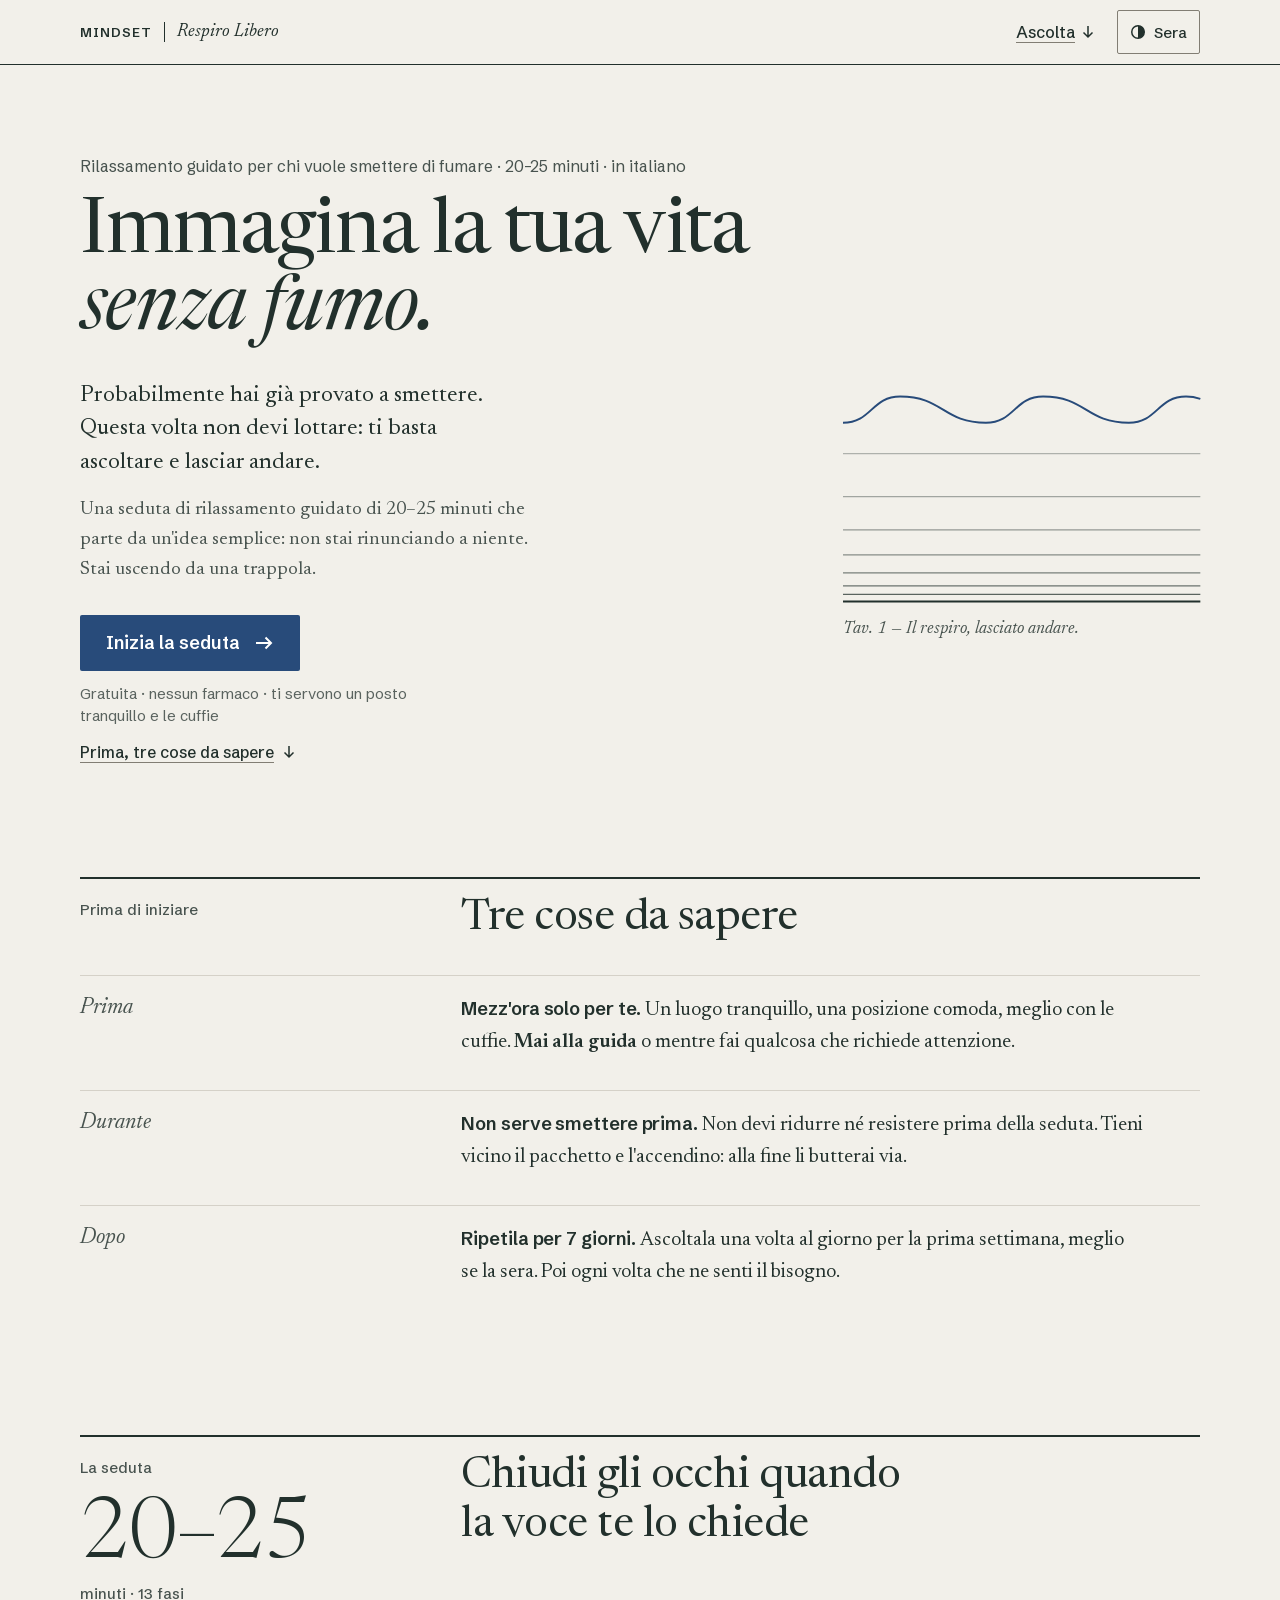
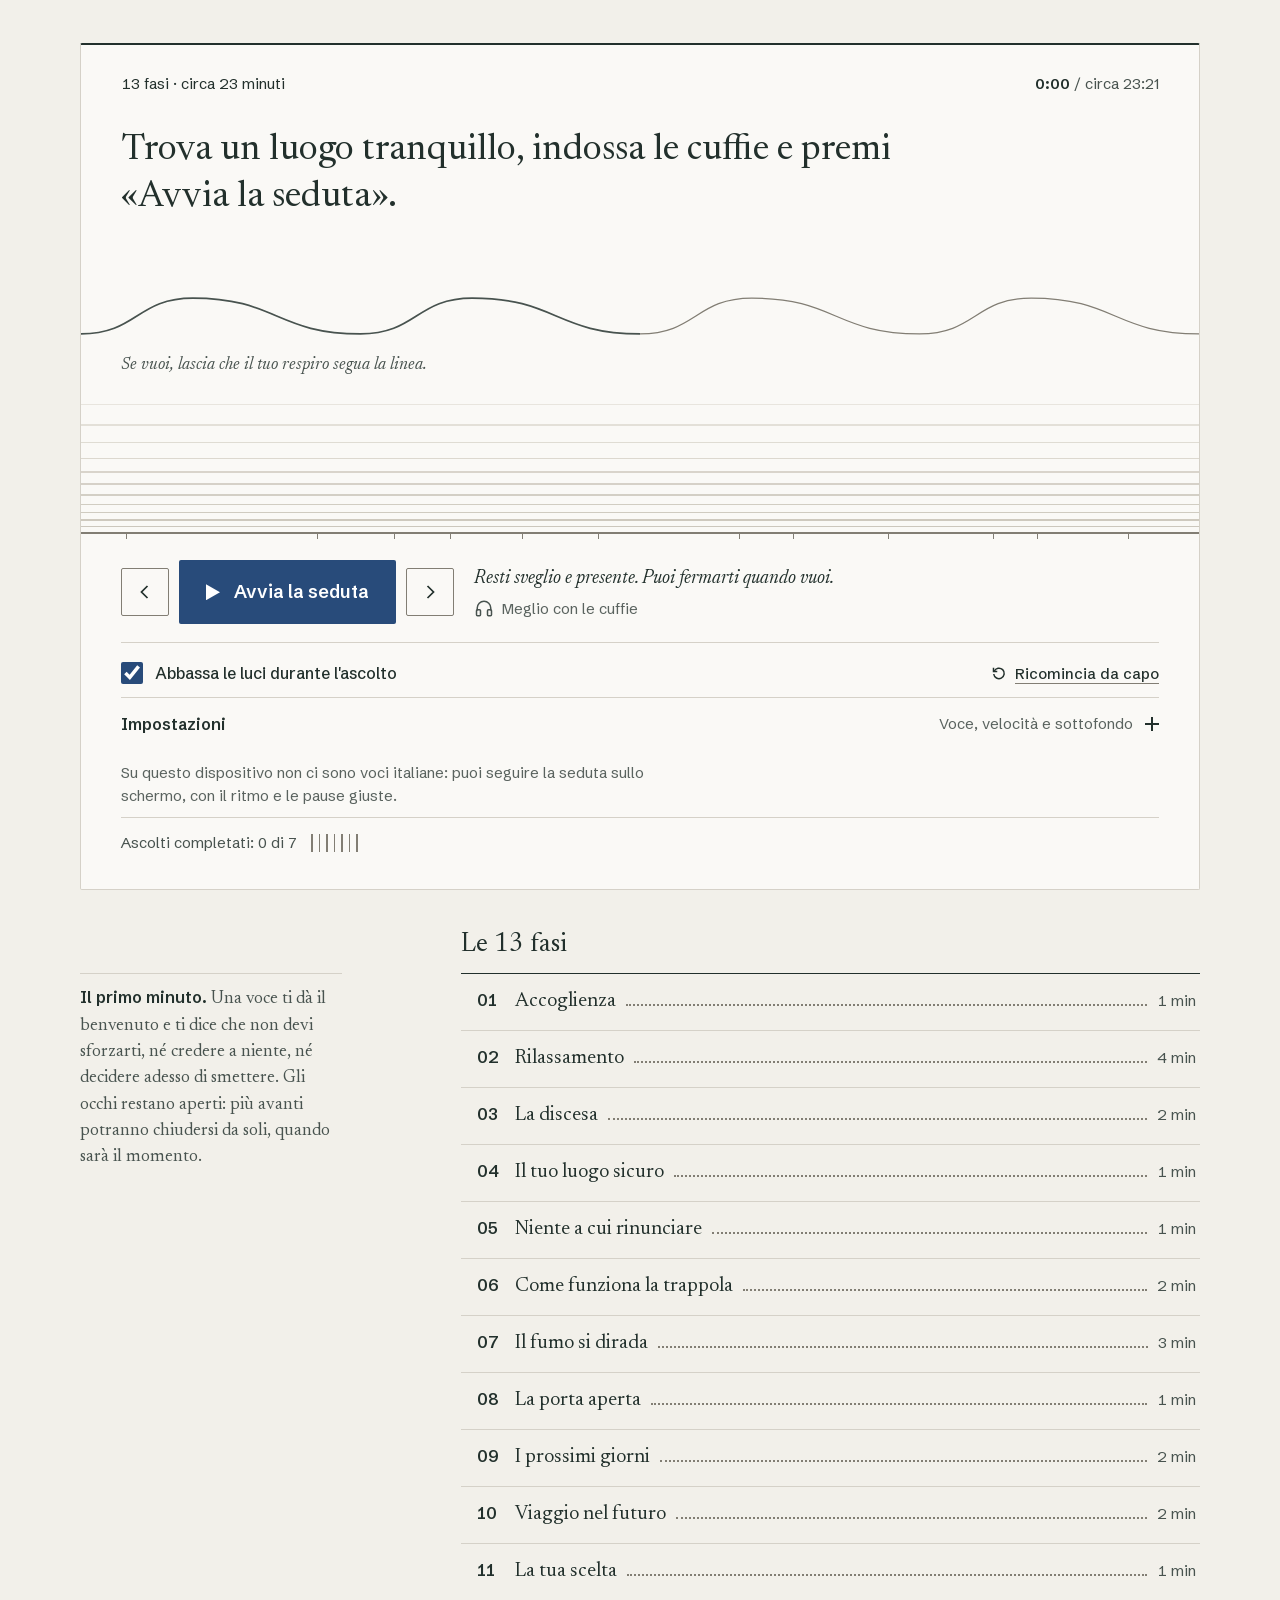
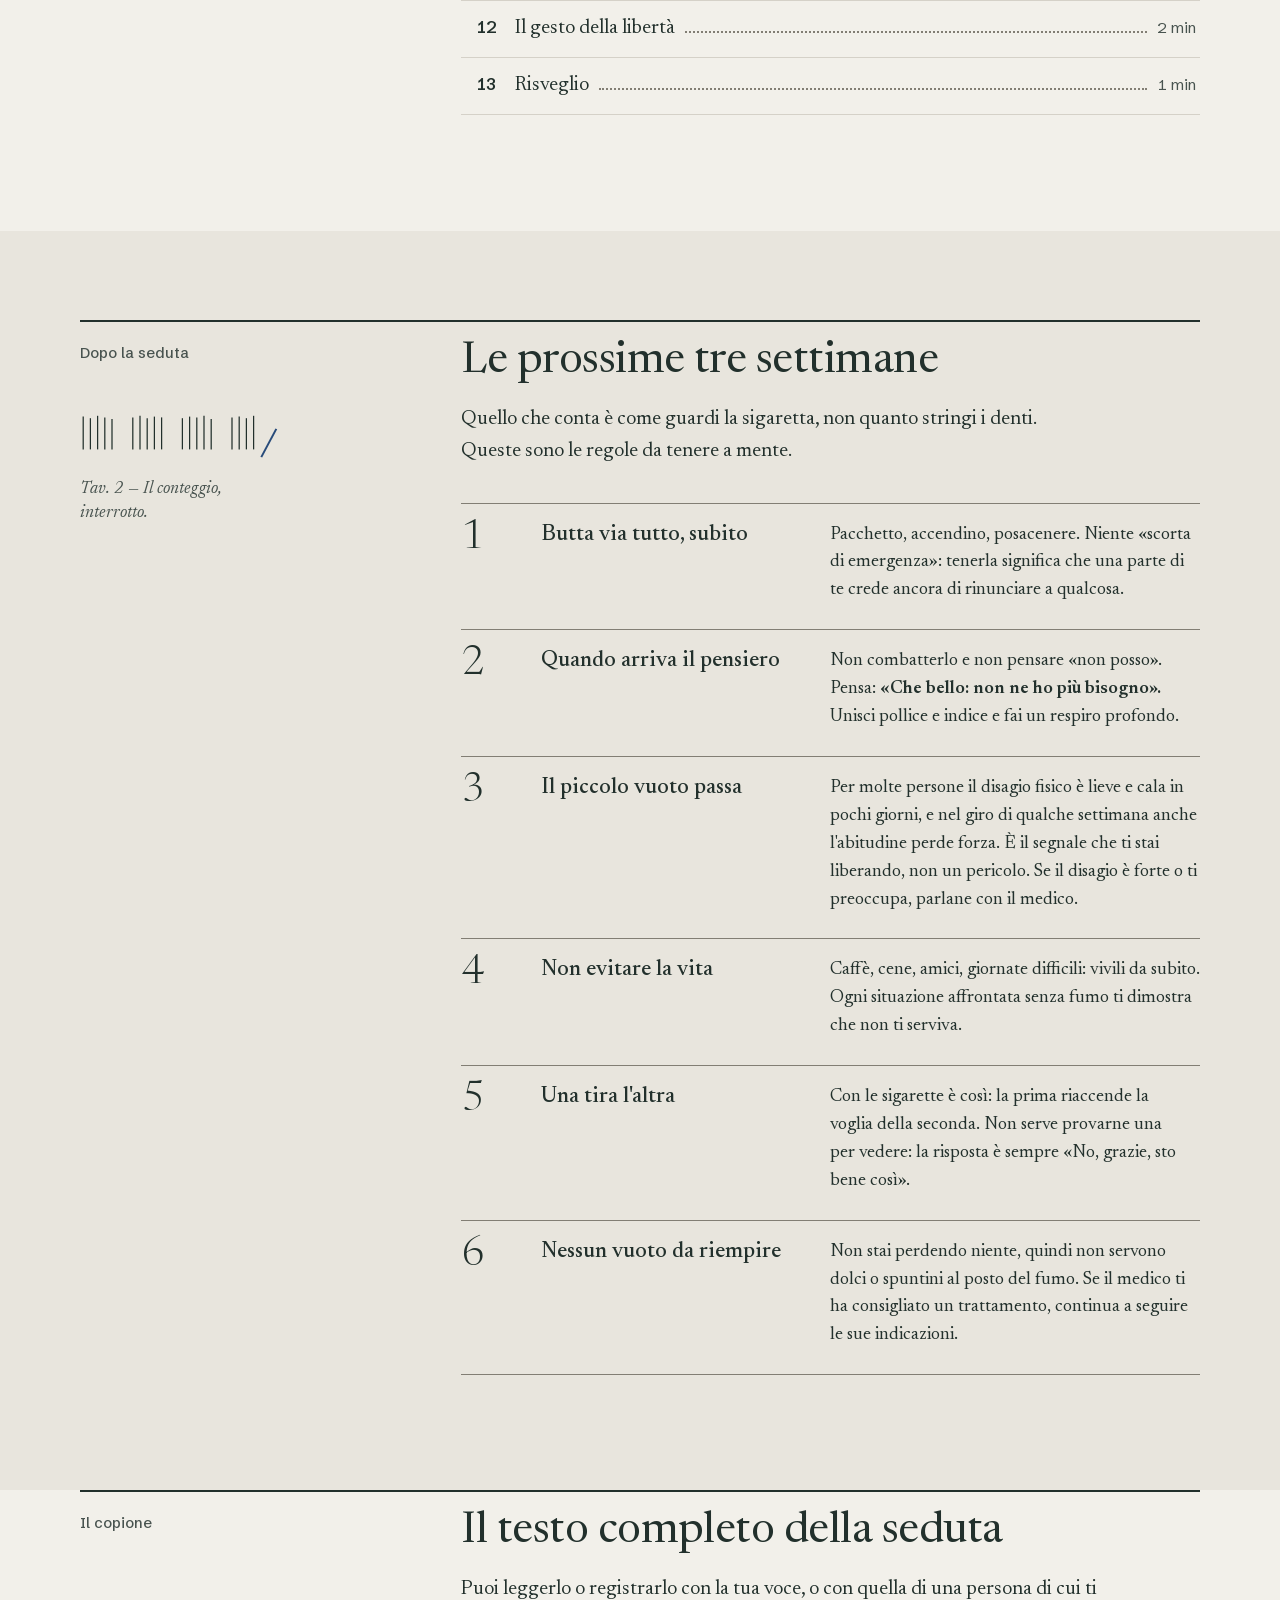
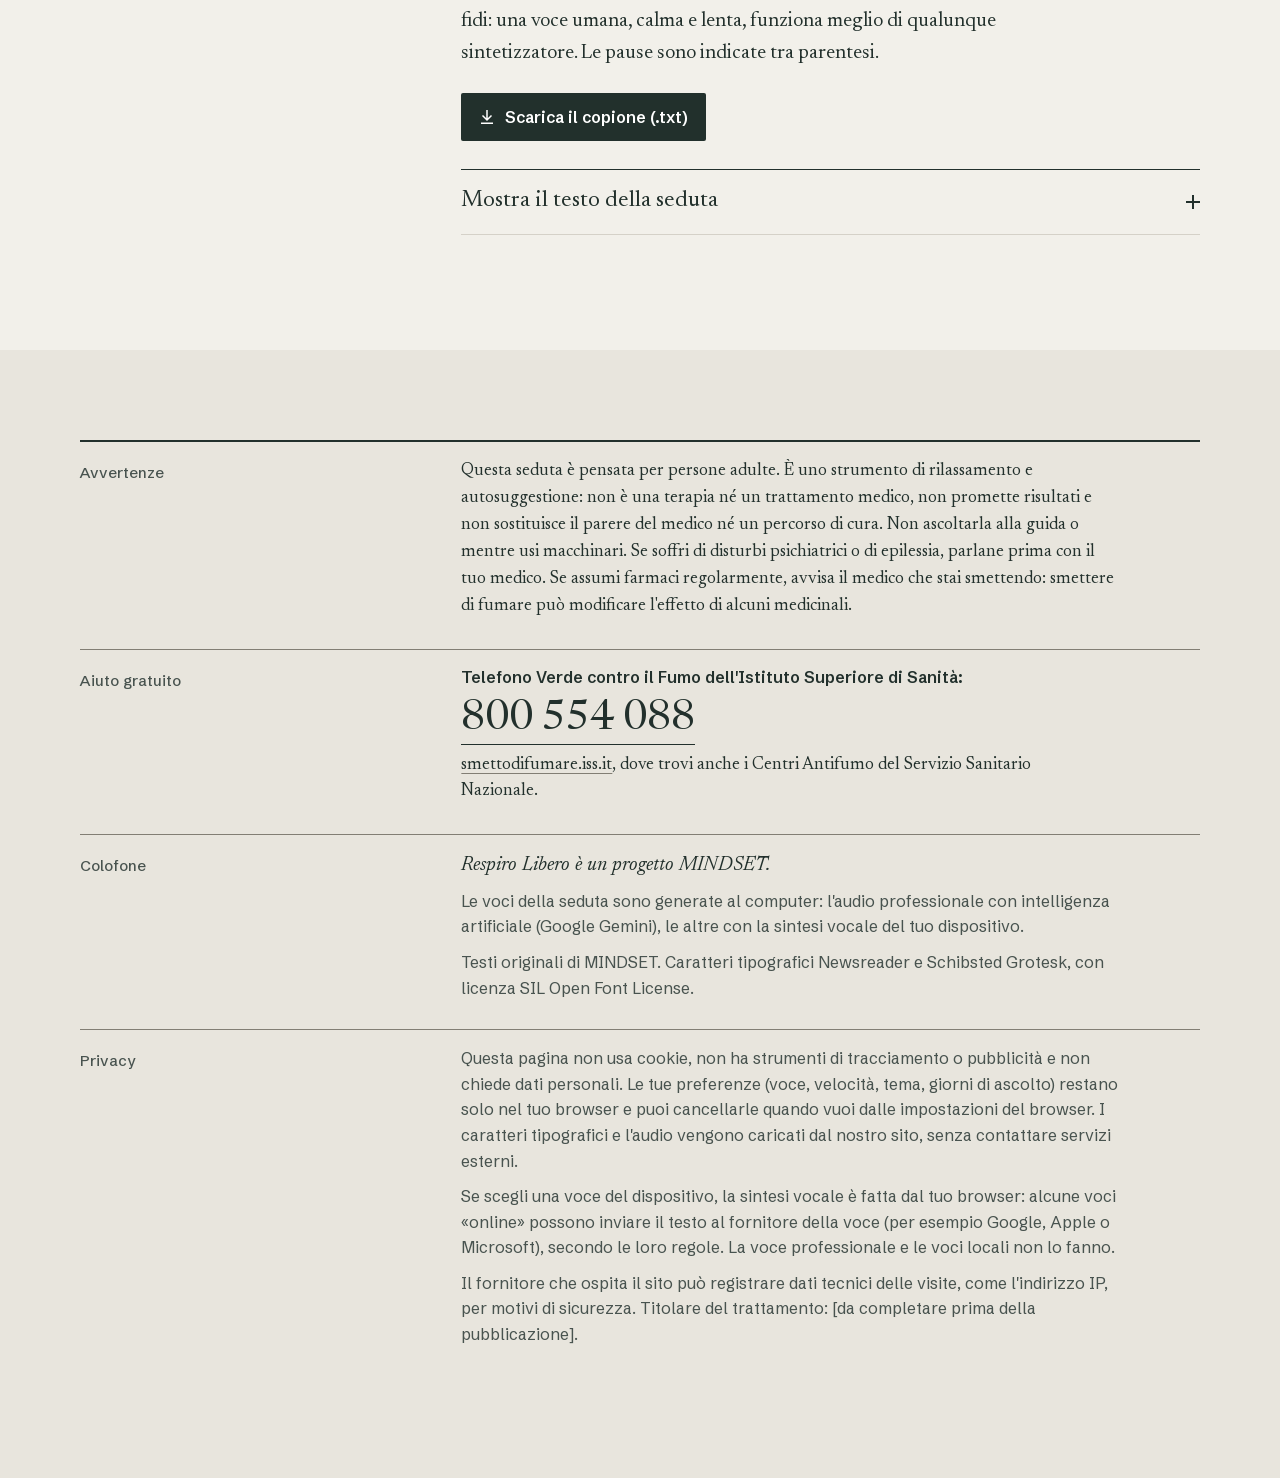
==== commit 0eecc93f: "Copione: apertura «Ciao. Questi minuti sono tutti per te.» La seconda frase diventa «Ti basta stare " ====
--- a/seduta-smettere-di-fumare.html
+++ b/seduta-smettere-di-fumare.html
@@ -888,8 +888,8 @@
   ------------------------------------------------------------------ */
   const FASI = [
     { titolo: 'Accoglienza', testo: `
-Ciao. Ti do il benvenuto in questa seduta. {2}
-Per i prossimi minuti non devi fare niente di speciale. {1.5}
+Ciao. Questi minuti sono tutti per te. {2}
+Ti basta stare qui, così come sei. {1.5}
 Non devi sforzarti. Non devi credere a niente. Non devi nemmeno decidere adesso di smettere. {2.5}
 Ti chiedo soltanto di ascoltare, con la stessa curiosità con cui si ascolta una bella storia. {2.5}
 Se arriva un pensiero, va bene così. Lascialo passare, come una nuvola, e torna alla mia voce. {2.5}
